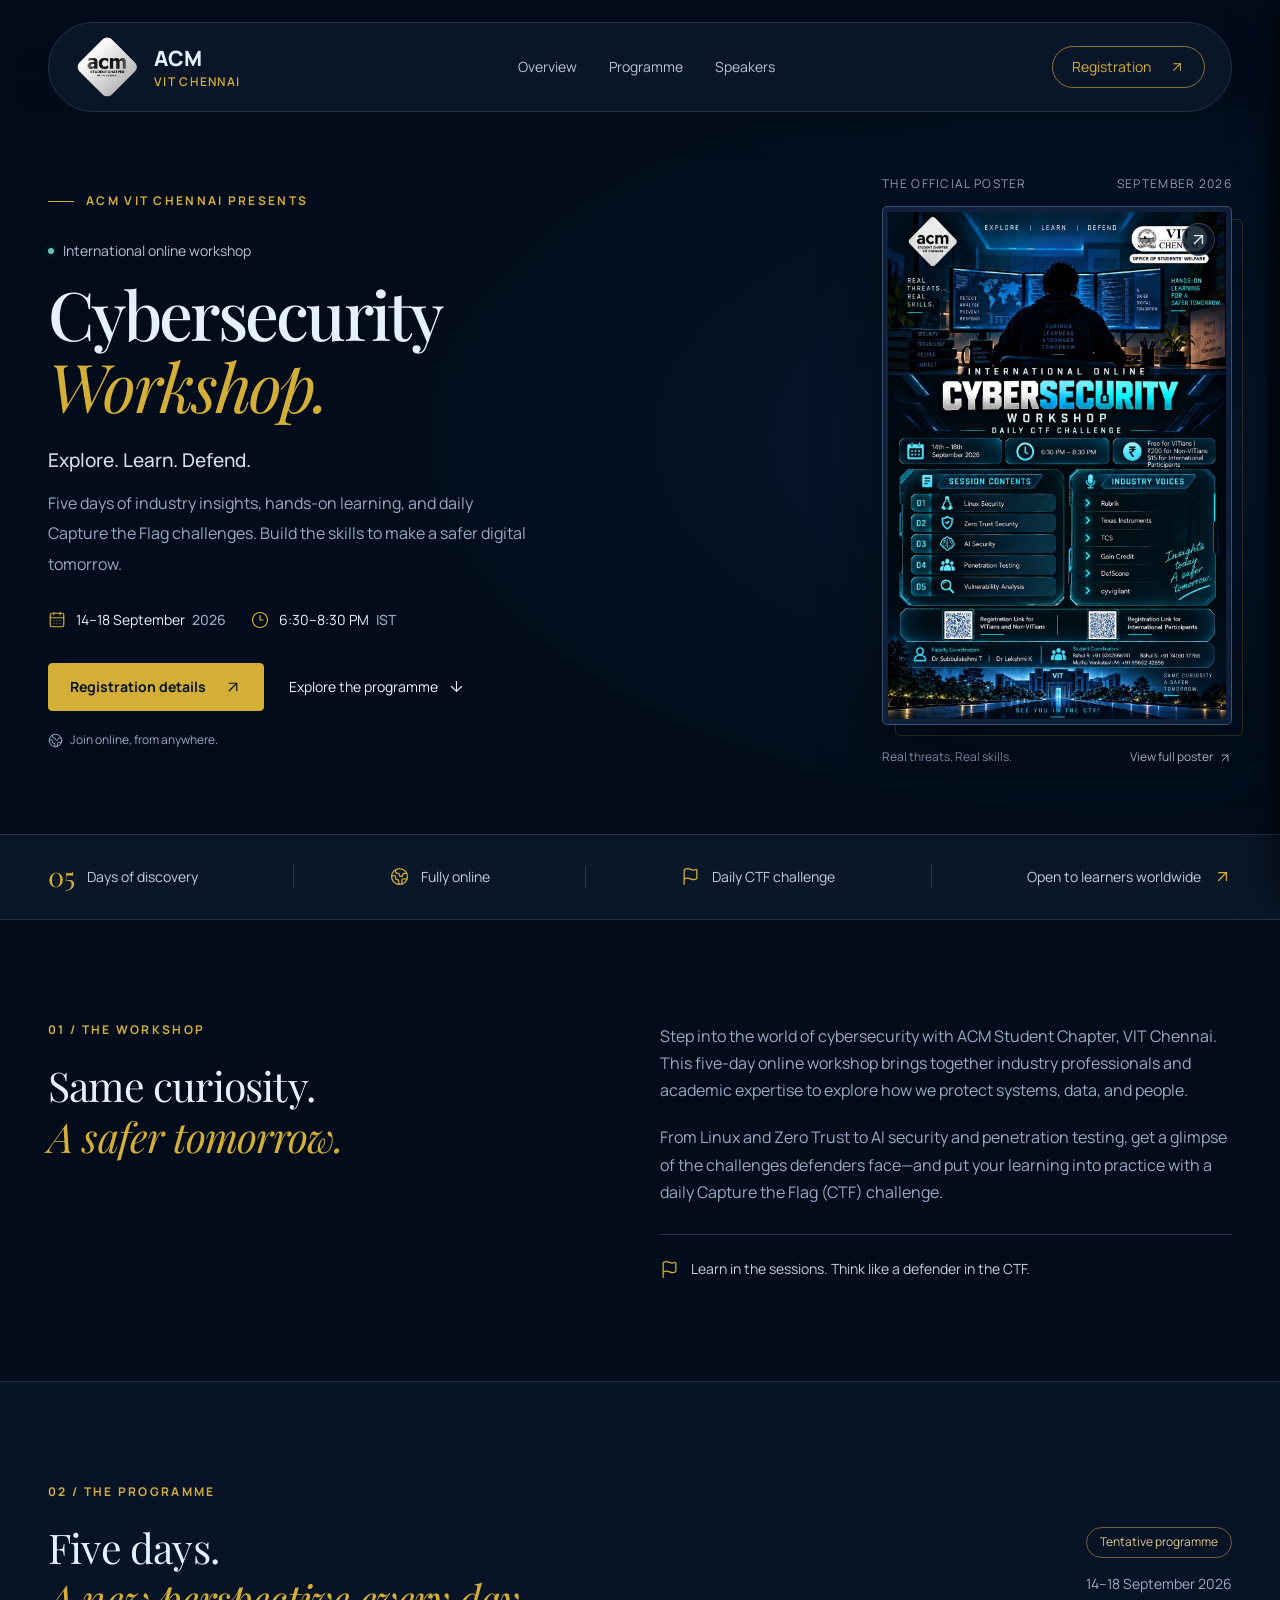
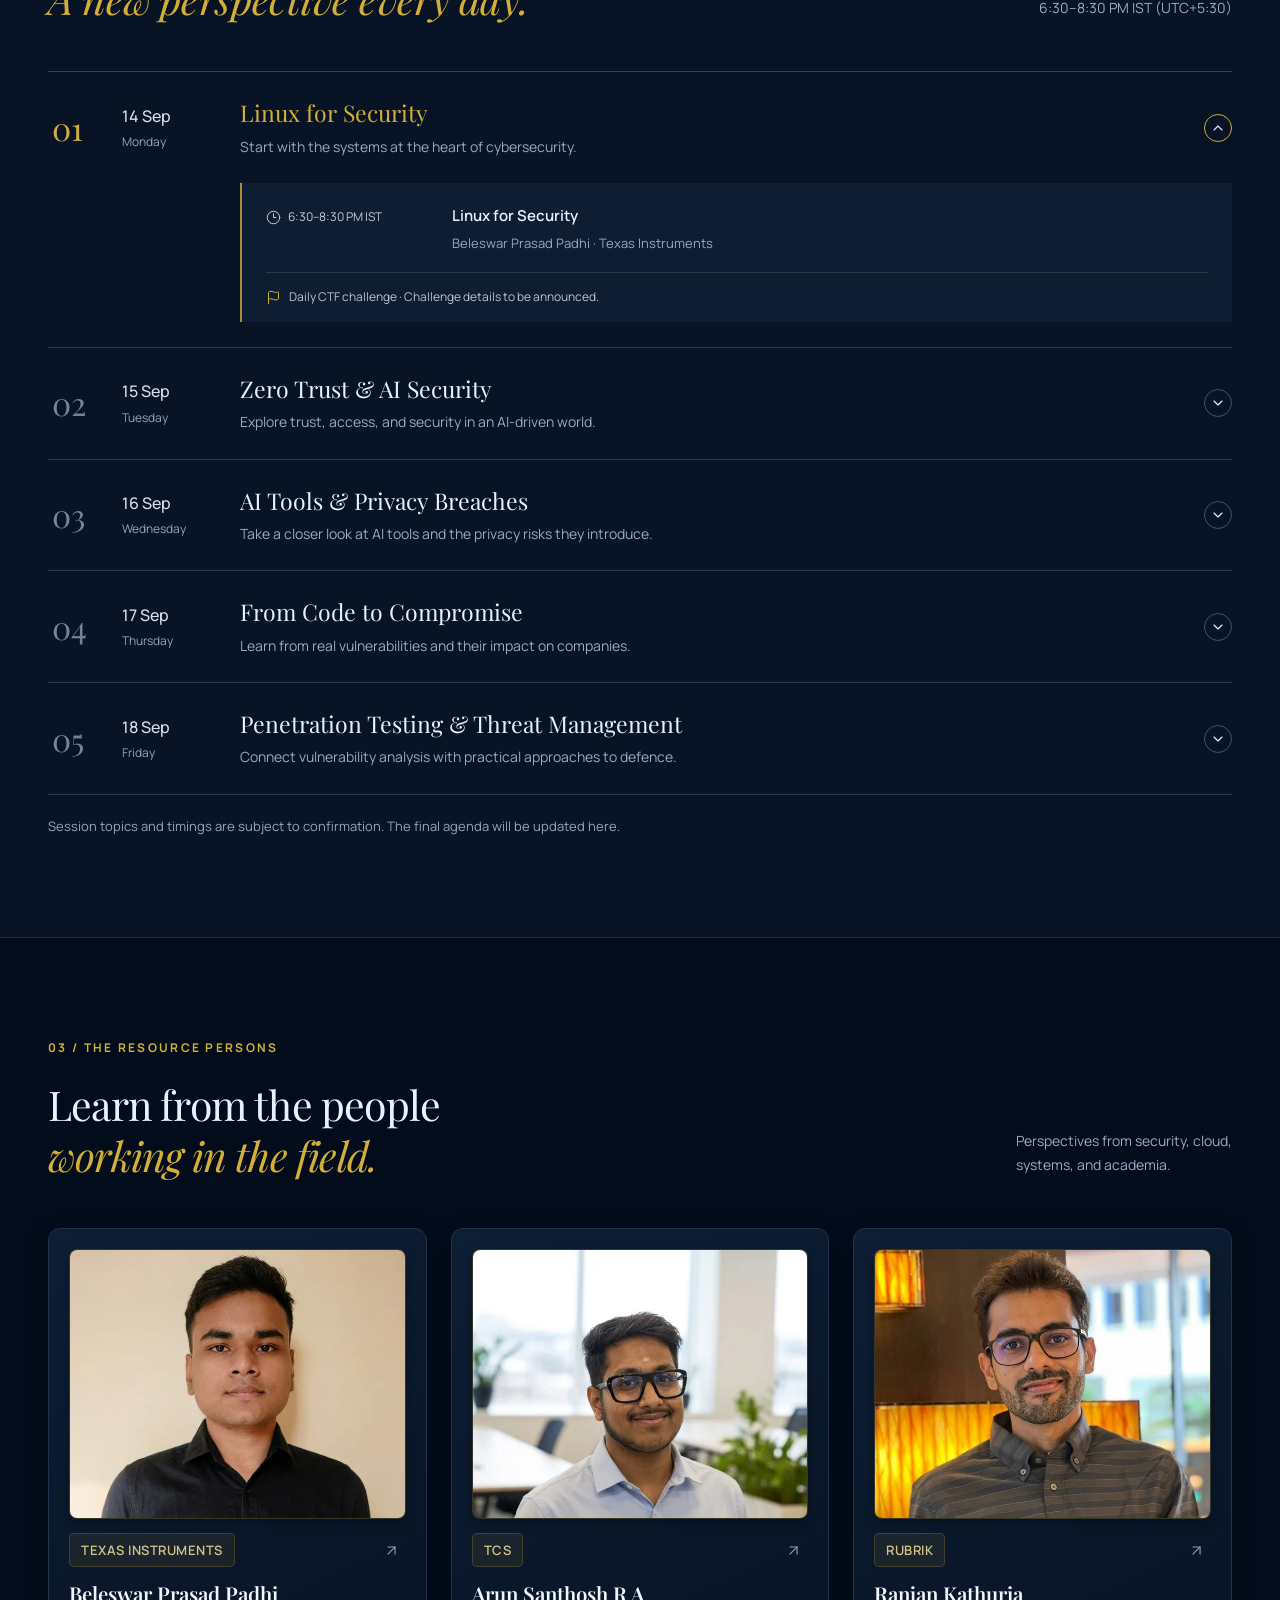
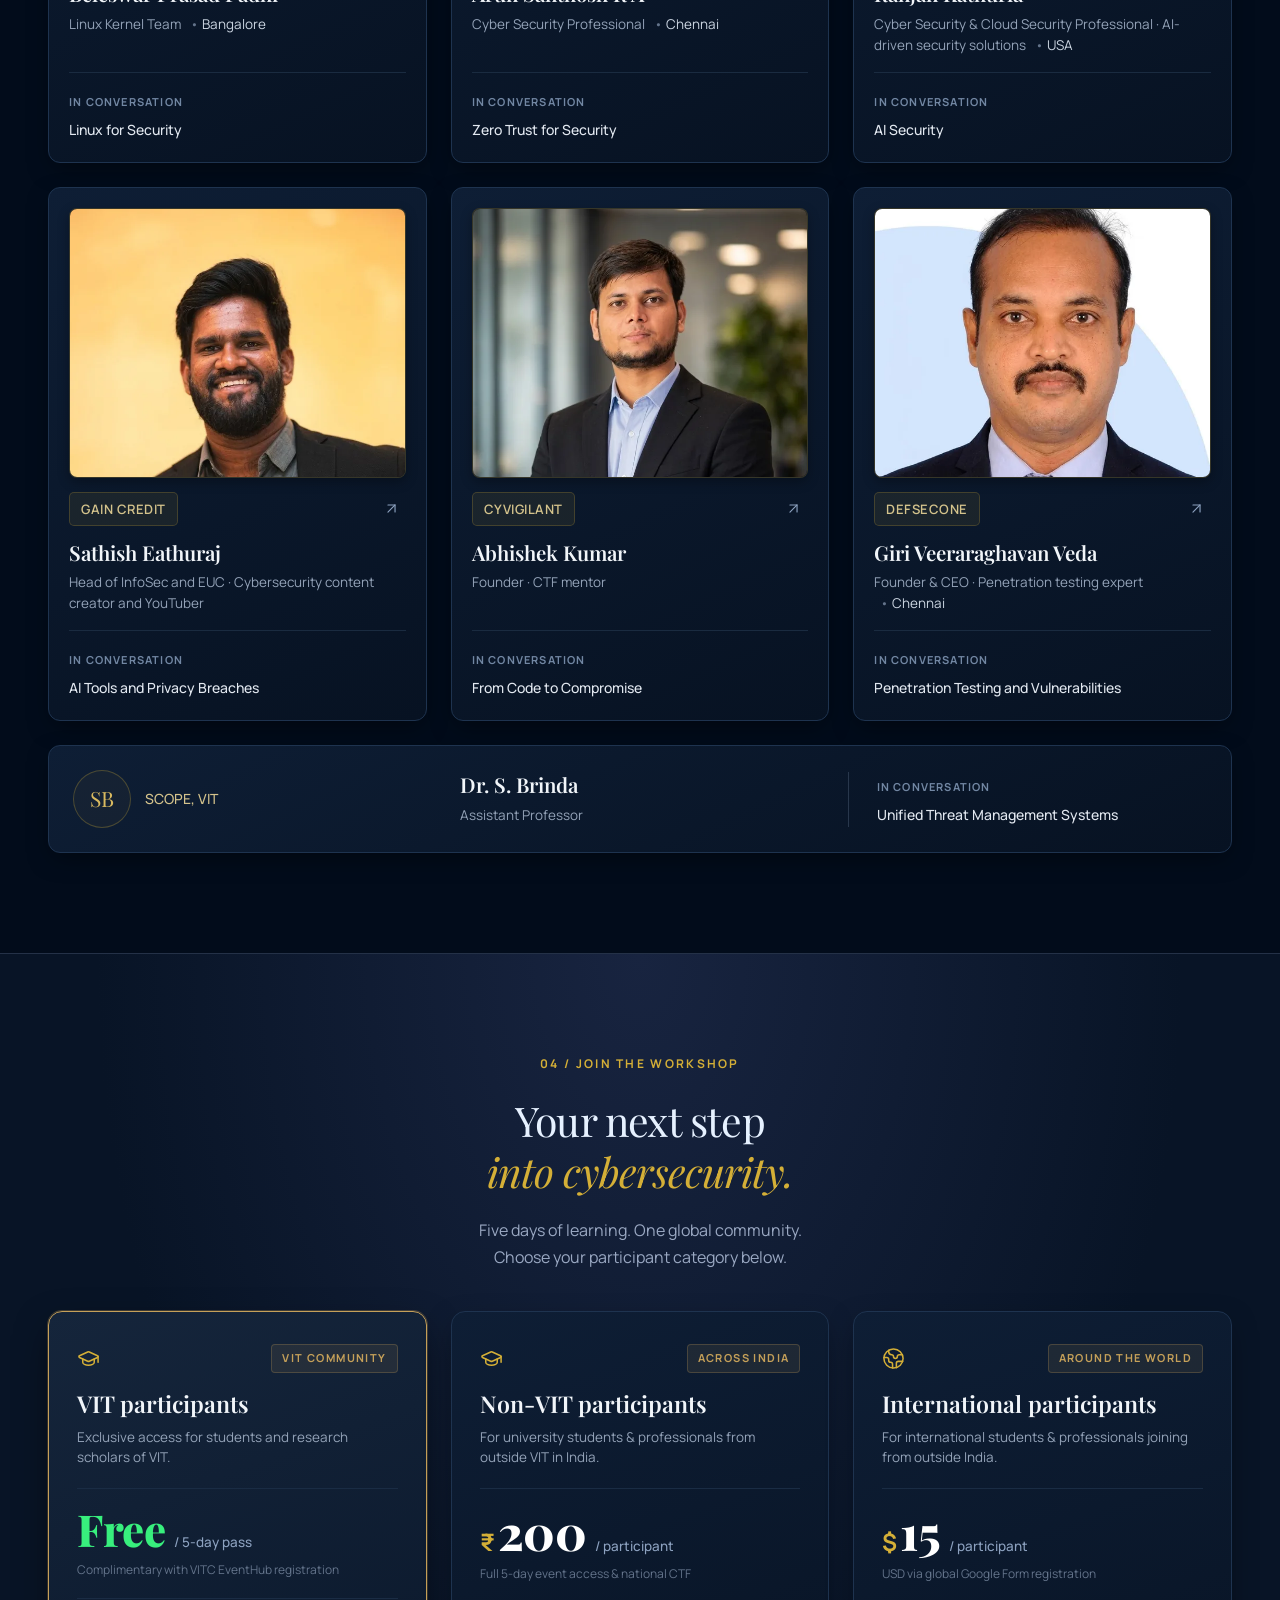
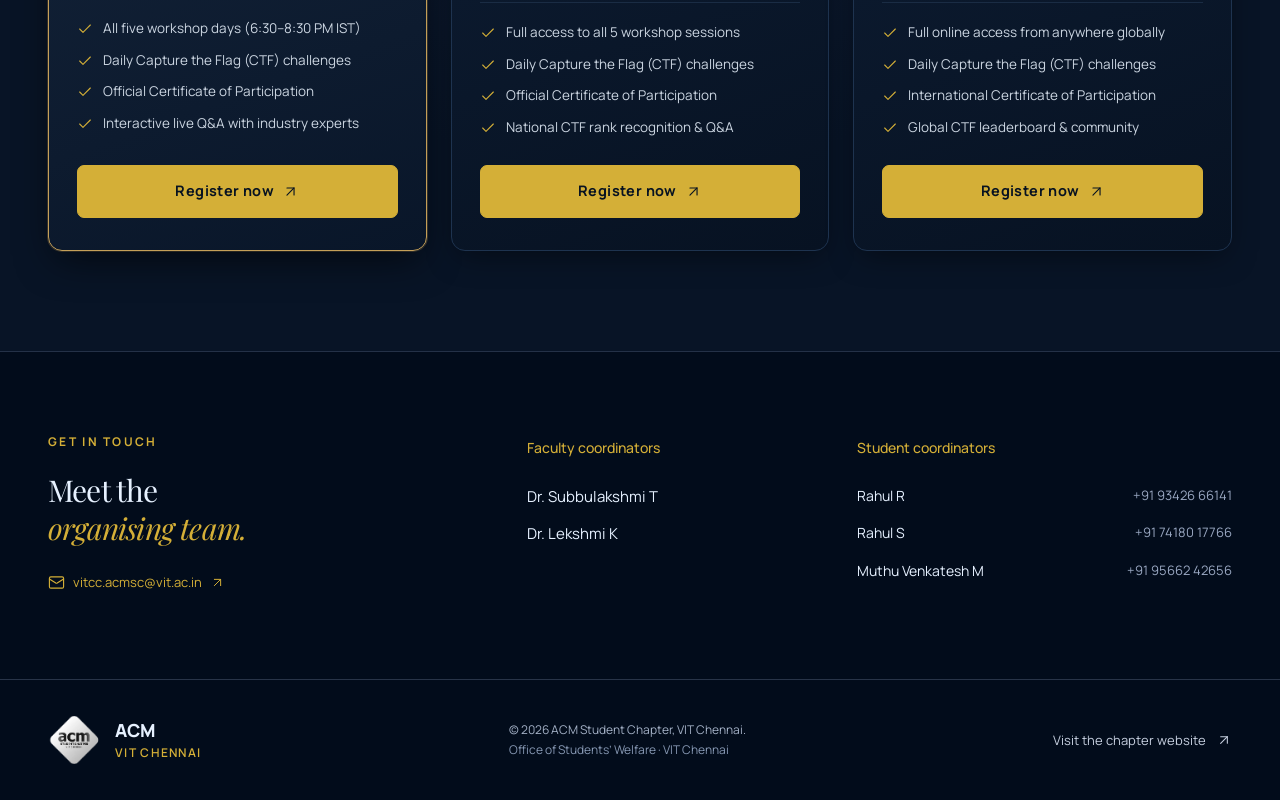
==== cybersecurity-workshop/index.html @ 3cfac3df "Merge pull request #59 from Hareekshith/old Reverted the events/ back to home directory" ====
<!doctype html>
<html lang="en" class="dark">

<head>
  <meta charset="UTF-8" />
  <meta name="viewport" content="width=device-width, initial-scale=1.0" />
  <title>Cybersecurity Workshop 2026 | ACM VIT Chennai</title>
  <meta name="description"
    content="A five-day international online cybersecurity workshop by ACM VIT Chennai. 14–18 September 2026, 6:30–8:30 PM IST. Industry speakers and daily CTF challenges." />
  <link rel="icon" href="images/acm-logo.webp" />
  <link rel="stylesheet" href="./assets/index-CUAu9GTP.css" />

  <style>
    /* =========================================================
         ACCORDION & BUTTON RESETS
         ========================================================= */
    .day-trigger {
      width: 100%;
      background: transparent;
      border: none;
      text-align: left;
      font: inherit;
      color: inherit;
    }

    .day-trigger>svg {
      transition: transform 0.25s ease, border-color 0.2s ease;
    }

    .day-trigger[aria-expanded="true"]>svg {
      transform: rotate(180deg);
      border-color: var(--gold);
    }

    /* =========================================================
         MOBILE DRAWER / SHEET
         ========================================================= */
    .mobile-sheet-overlay {
      position: fixed;
      inset: 0;
      z-index: 998;
      background: rgba(0, 0, 0, 0.72);
      backdrop-filter: blur(4px);
      opacity: 0;
      visibility: hidden;
      pointer-events: none;
      transition: opacity 0.25s ease, visibility 0.25s ease;
    }

    .mobile-sheet-overlay.is-open {
      opacity: 1;
      visibility: visible;
      pointer-events: auto;
    }

    .mobile-sheet {
      position: fixed;
      top: 0;
      right: 0;
      bottom: 0;
      z-index: 999;
      background: #081324;
      border-left: 1px solid #1f2f45;
      box-shadow: -8px 0 32px rgba(0, 0, 0, 0.6);
      padding: 65px 28px 30px;
      width: min(88vw, 370px) !important;
      transform: translateX(100%);
      transition: transform 0.28s cubic-bezier(0.16, 1, 0.3, 1);
      display: flex;
      flex-direction: column;
    }

    .mobile-sheet.is-open {
      transform: translateX(0);
    }

    .mobile-sheet-close {
      position: absolute;
      top: 20px;
      right: 20px;
      background: transparent;
      border: 1px solid #33435c;
      color: #cbd5e1;
      border-radius: 50%;
      width: 36px;
      height: 36px;
      display: grid;
      place-items: center;
      cursor: pointer;
      transition: color 0.18s, border-color 0.18s;
    }

    .mobile-sheet-close:hover {
      color: #fff;
      border-color: var(--gold);
    }

    /* =========================================================
         ENHANCED SPEAKER CARDS (SCALED 270px PORTRAITS)
         ========================================================= */
    .speaker-grid {
      grid-template-columns: repeat(3, minmax(0, 1fr)) !important;
      gap: 24px !important;
    }

    .speaker-card {
      position: relative !important;
      background: linear-gradient(155deg, #0e1e35 0%, #071222 100%) !important;
      border: 1px solid #1e334f !important;
      border-radius: 12px !important;
      padding: 20px !important;
      display: flex !important;
      flex-direction: column !important;
      transition: transform 0.22s ease, border-color 0.22s ease, box-shadow 0.22s ease !important;
      box-shadow: 0 8px 24px -6px rgba(0, 0, 0, 0.5) !important;
    }

    .speaker-card:hover {
      transform: translateY(-4px) !important;
      border-color: #c5a059 !important;
      box-shadow: 0 16px 36px -8px rgba(0, 0, 0, 0.7), 0 0 0 1px rgba(197, 160, 89, 0.3) !important;
    }

    /* Resource persons with photos */
    .speaker-card:not(.faculty-card) .speaker-top {
      display: grid !important;
      grid-template-columns: 1fr auto !important;
      grid-template-areas:
        "photo photo"
        "org link" !important;
      gap: 14px 10px !important;
      align-items: center !important;
      width: 100% !important;
    }

    .speaker-card:not(.faculty-card) .speaker-portrait {
      grid-area: photo !important;
      width: 100% !important;
      height: 270px !important;
      aspect-ratio: 1 / 1 !important;
      object-fit: cover !important;
      object-position: 50% 18% !important;
      border-radius: 8px !important;
      border: 1px solid rgba(212, 175, 55, 0.22) !important;
      background: #091424 !important;
      box-shadow: inset 0 0 20px rgba(0, 0, 0, 0.5), 0 4px 12px rgba(0, 0, 0, 0.3) !important;
      transition: transform 0.3s ease, border-color 0.3s ease !important;
    }

    .speaker-card:not(.faculty-card):hover .speaker-portrait {
      border-color: rgba(212, 175, 55, 0.55) !important;
    }

    .speaker-card:not(.faculty-card) .speaker-organisation {
      grid-area: org !important;
      color: #d4c38c !important;
      font-size: 13px !important;
      font-weight: 600 !important;
      letter-spacing: 0.5px !important;
      text-transform: uppercase !important;
      background: rgba(212, 175, 55, 0.08) !important;
      border: 1px solid rgba(212, 175, 55, 0.22) !important;
      padding: 5px 11px !important;
      border-radius: 5px !important;
      width: fit-content !important;
    }

    .speaker-card:not(.faculty-card) .speaker-link {
      grid-area: link !important;
      color: #8da2c0 !important;
      display: inline-flex !important;
      align-items: center !important;
      justify-content: center !important;
      padding: 6px !important;
      border-radius: 6px !important;
      transition: color 0.18s, background 0.18s, transform 0.18s !important;
    }

    .speaker-card:not(.faculty-card) .speaker-link:hover {
      color: #f5d77f !important;
      background: rgba(212, 175, 55, 0.14) !important;
      transform: scale(1.1) !important;
    }

    .speaker-bio {
      flex: 1 !important;
      margin-top: 14px !important;
    }

    .speaker-bio h3 {
      font-family: var(--serif) !important;
      font-size: 1.28rem !important;
      font-weight: 600 !important;
      color: #f1f5f9 !important;
      line-height: 1.3 !important;
    }

    .speaker-bio>p {
      color: #94a3b8 !important;
      margin-top: 6px !important;
      font-size: 13.5px !important;
      line-height: 1.55 !important;
    }

    .speaker-location {
      display: inline-block !important;
      margin-left: 6px !important;
      color: #cbd5e1 !important;
    }

    .speaker-location::before {
      content: "• " !important;
      color: #64748b !important;
    }

    .speaker-topic {
      border-top: 1px solid #1a2b40 !important;
      margin-top: 16px !important;
      padding-top: 14px !important;
    }

    .speaker-topic>span {
      display: inline-block !important;
      letter-spacing: 1.2px !important;
      color: #7287a3 !important;
      font-size: 11px !important;
      font-weight: 700 !important;
    }

    .speaker-topic p {
      color: #e2e8f0 !important;
      margin-top: 4px !important;
      font-size: 14px !important;
      font-weight: 500 !important;
    }

    /* Faculty Card (Dr. S. Brinda) */
    .faculty-card {
      grid-column: 1 / -1 !important;
      grid-template-columns: 1fr 1fr 1fr !important;
      align-items: center !important;
      gap: 28px !important;
      display: grid !important;
      padding: 24px !important;
    }

    .faculty-card .speaker-top {
      display: flex !important;
      align-items: center !important;
      gap: 14px !important;
      width: auto !important;
    }

    .faculty-card .speaker-monogram {
      color: #d9ba60 !important;
      width: 58px !important;
      height: 58px !important;
      font-family: var(--serif) !important;
      background: #d4af370a !important;
      border: 1px solid #d4af3747 !important;
      border-radius: 50% !important;
      flex-shrink: 0 !important;
      display: grid !important;
      place-items: center !important;
      font-size: 21px !important;
      letter-spacing: normal !important;
      box-shadow: none !important;
      aspect-ratio: auto !important;
    }

    .faculty-card .speaker-organisation {
      color: #d4c38c !important;
      font-size: 14px !important;
      font-weight: 500 !important;
      letter-spacing: normal !important;
      text-transform: none !important;
      background: transparent !important;
      border: none !important;
      padding: 0 !important;
      width: auto !important;
    }

    .faculty-card .speaker-bio {
      margin: 0 !important;
    }

    .faculty-card .speaker-topic {
      border-top: 0 !important;
      border-left: 1px solid #28374c !important;
      margin: 0 !important;
      padding: 0 0 0 28px !important;
    }

    @media (max-width: 960px) {
      .speaker-grid {
        grid-template-columns: repeat(2, minmax(0, 1fr)) !important;
      }

      .faculty-card {
        grid-column: span 2 !important;
        grid-template-columns: 1fr !important;
        gap: 16px !important;
      }

      .faculty-card .speaker-topic {
        border-left: 0 !important;
        border-top: 1px solid #1a2b40 !important;
        padding: 14px 0 0 0 !important;
      }
    }

    @media (max-width: 620px) {
      .speaker-grid {
        grid-template-columns: 1fr !important;
      }

      .faculty-card {
        grid-column: span 1 !important;
      }

      .speaker-card:not(.faculty-card) .speaker-portrait {
        height: 300px !important;
      }
    }

    /* =========================================================
       MODERN PRICING & REGISTRATION CARDS
       ========================================================= */
    .registration-grid {
      grid-template-columns: repeat(3, minmax(0, 1fr)) !important;
      gap: 24px !important;
      margin-top: 40px !important;
      align-items: stretch !important;
    }

    .registration-card {
      position: relative !important;
      overflow: hidden !important;
      background: linear-gradient(160deg, #0e1e35 0%, #071222 100%) !important;
      border: 1px solid #1e334f !important;
      border-radius: 14px !important;
      padding: 32px 28px !important;
      display: flex !important;
      flex-direction: column !important;
      transition: transform 0.25s ease, border-color 0.25s ease, box-shadow 0.25s ease !important;
      box-shadow: 0 10px 30px -8px rgba(0, 0, 0, 0.5) !important;
    }

    .registration-card:hover {
      transform: translateY(-6px) !important;
      border-color: #c5a059 !important;
      box-shadow: 0 20px 40px -10px rgba(0, 0, 0, 0.75), 0 0 0 1px rgba(197, 160, 89, 0.4) !important;
    }

    .registration-card.featured {
      background: linear-gradient(160deg, #15253b 0%, #091629 100%) !important;
      border-color: #c5a059 !important;
      box-shadow: 0 14px 38px -8px rgba(0, 0, 0, 0.65), 0 0 0 1px rgba(197, 160, 89, 0.3) !important;
    }

    /* Popular / Featured Ribbon in top-right corner */
    .pricing-ribbon {
      position: absolute;
      top: 20px;
      right: -34px;
      width: 130px;
      transform: rotate(45deg);
      background: linear-gradient(135deg, #d4af37, #a88a33);
      color: #050d18;
      font-size: 10.5px;
      font-weight: 800;
      letter-spacing: 1.2px;
      text-transform: uppercase;
      text-align: center;
      padding: 5px 0;
      box-shadow: 0 4px 10px rgba(0, 0, 0, 0.45);
      z-index: 5;
      pointer-events: none;
    }

    .registration-card-top {
      display: flex !important;
      align-items: center !important;
      justify-content: space-between !important;
      margin-bottom: 16px !important;
    }

    .registration-card-top svg {
      color: var(--gold, #c5a059) !important;
    }

    .registration-card-top span {
      font-size: 11px !important;
      font-weight: 700 !important;
      letter-spacing: 1.4px !important;
      text-transform: uppercase !important;
      color: #c5a059 !important;
      background: rgba(197, 160, 89, 0.1) !important;
      border: 1px solid rgba(197, 160, 89, 0.25) !important;
      padding: 4px 10px !important;
      border-radius: 4px !important;
    }

    .registration-card h3 {
      font-family: var(--serif, 'Playfair Display', serif) !important;
      font-size: 1.45rem !important;
      font-weight: 600 !important;
      color: #f1f5f9 !important;
      line-height: 1.3 !important;
      margin: 0 !important;
    }

    .registration-card-desc {
      color: #94a3b8 !important;
      font-size: 13.5px !important;
      line-height: 1.5 !important;
      margin-top: 8px !important;
      min-height: 40px !important;
    }

    /* Price Box */
    .pricing-price-box {
      margin: 20px 0 !important;
      padding: 18px 0 !important;
      border-top: 1px solid #1a2c44 !important;
      border-bottom: 1px solid #1a2c44 !important;
      display: flex !important;
      flex-direction: column !important;
    }

    .pricing-price-row {
      display: flex !important;
      align-items: baseline !important;
      gap: 3px !important;
    }

    .pricing-currency {
      font-size: 24px !important;
      font-weight: 700 !important;
      color: var(--gold, #c5a059) !important;
      line-height: 1 !important;
    }

    .pricing-value {
      font-size: 48px !important;
      font-weight: 800 !important;
      color: #ffffff !important;
      line-height: 1 !important;
      font-family: var(--serif, 'Playfair Display', serif) !important;
      letter-spacing: -0.5px !important;
    }

    .pricing-value.free {
      color: #38ef7d !important;
      font-size: 44px !important;
    }

    .pricing-frequency {
      font-size: 13.5px !important;
      font-weight: 500 !important;
      color: #8da2c0 !important;
      margin-left: 6px !important;
    }

    .pricing-note {
      font-size: 12px !important;
      color: #64748b !important;
      margin-top: 6px !important;
      display: block !important;
    }

    /* Feature List */
    .pricing-features {
      list-style: none !important;
      padding: 0 !important;
      margin: 0 0 28px 0 !important;
      display: flex !important;
      flex-direction: column !important;
      gap: 12px !important;
      flex: 1 !important;
    }

    .pricing-feature-item {
      display: flex !important;
      align-items: flex-start !important;
      gap: 10px !important;
      font-size: 13.5px !important;
      color: #cbd5e1 !important;
      line-height: 1.45 !important;
    }

    .pricing-feature-icon {
      color: var(--gold, #c5a059) !important;
      flex-shrink: 0 !important;
      margin-top: 2px !important;
    }

    .registration-card .registration-button {
      width: 100% !important;
      justify-content: center !important;
      padding: 13px 20px !important;
      font-size: 14.5px !important;
      font-weight: 700 !important;
      letter-spacing: 0.4px !important;
      border-radius: 7px !important;
      margin-top: auto !important;
      display: inline-flex !important;
      align-items: center !important;
      gap: 8px !important;
      transition: all 0.22s ease !important;
    }

    @media (max-width: 960px) {
      .registration-grid {
        grid-template-columns: repeat(2, minmax(0, 1fr)) !important;
      }
    }

    @media (max-width: 680px) {
      .registration-grid {
        grid-template-columns: 1fr !important;
      }

      .registration-card-desc {
        min-height: auto !important;
      }
    }
  </style>
</head>

<body>
  <a href="#main" class="skip-link">Skip to content</a>

  <!-- =========================================================
         HEADER & NAVBAR
         ========================================================= -->
  <header class="nav-wrap">
    <nav class="navbar container" aria-label="Main navigation">
      <a class="brand" href="https://vitchennai.acm.org/" aria-label="ACM VIT Chennai home">
        <span class="brand-mark" aria-hidden="true">
          <img src="images/acm-logo.webp" alt="ACM Logo" width="640" height="360" />
        </span>
        <span class="brand-name">ACM <small>VIT CHENNAI</small></span>
      </a>

      <div class="nav-links">
        <a href="#about">Overview</a>
        <a href="#schedule">Programme</a>
        <a href="#speakers">Speakers</a>
      </div>

      <a class="nav-cta" href="#register">
        Registration
        <svg xmlns="http://www.w3.org/2000/svg" width="16" height="16" viewBox="0 0 24 24" fill="none"
          stroke="currentColor" stroke-width="2" stroke-linecap="round" stroke-linejoin="round"
          class="lucide lucide-arrow-up-right">
          <path d="M7 7h10v10" />
          <path d="M7 17 17 7" />
        </svg>
      </a>

      <button class="mobile-menu" aria-label="Open navigation" id="mobile-menu-btn" aria-expanded="false"
        aria-controls="mobile-sheet">
        <svg xmlns="http://www.w3.org/2000/svg" width="24" height="24" viewBox="0 0 24 24" fill="none"
          stroke="currentColor" stroke-width="2" stroke-linecap="round" stroke-linejoin="round"
          class="lucide lucide-menu">
          <path d="M4 5h16" />
          <path d="M4 12h16" />
          <path d="M4 19h16" />
        </svg>
      </button>
    </nav>
  </header>

  <!-- Mobile Drawer Overlay & Sheet -->
  <div class="mobile-sheet-overlay" id="mobile-sheet-overlay"></div>
  <aside class="mobile-sheet" id="mobile-sheet" aria-label="Mobile navigation">
    <button class="mobile-sheet-close" id="mobile-sheet-close" aria-label="Close navigation">
      <svg xmlns="http://www.w3.org/2000/svg" width="18" height="18" viewBox="0 0 24 24" fill="none"
        stroke="currentColor" stroke-width="2" stroke-linecap="round" stroke-linejoin="round" class="lucide lucide-x">
        <path d="M18 6 6 18" />
        <path d="m6 6 12 12" />
      </svg>
    </button>
    <div style="font-family: var(--serif); font-size: 20px; font-weight: 600; color: #f1f5f9;">ACM VIT Chennai</div>
    <div style="color: var(--muted-foreground); font-size: 13px; margin-top: 4px;">Cybersecurity Workshop · 14–18
      September 2026</div>
    <nav aria-label="Mobile navigation">
      <a href="#about">
        <span>Overview</span>
        <svg xmlns="http://www.w3.org/2000/svg" width="18" height="18" viewBox="0 0 24 24" fill="none"
          stroke="currentColor" stroke-width="2" stroke-linecap="round" stroke-linejoin="round"
          class="lucide lucide-arrow-up-right">
          <path d="M7 7h10v10" />
          <path d="M7 17 17 7" />
        </svg>
      </a>
      <a href="#schedule">
        <span>Programme</span>
        <svg xmlns="http://www.w3.org/2000/svg" width="18" height="18" viewBox="0 0 24 24" fill="none"
          stroke="currentColor" stroke-width="2" stroke-linecap="round" stroke-linejoin="round"
          class="lucide lucide-arrow-up-right">
          <path d="M7 7h10v10" />
          <path d="M7 17 17 7" />
        </svg>
      </a>
      <a href="#speakers">
        <span>Speakers</span>
        <svg xmlns="http://www.w3.org/2000/svg" width="18" height="18" viewBox="0 0 24 24" fill="none"
          stroke="currentColor" stroke-width="2" stroke-linecap="round" stroke-linejoin="round"
          class="lucide lucide-arrow-up-right">
          <path d="M7 7h10v10" />
          <path d="M7 17 17 7" />
        </svg>
      </a>
      <a href="#register">
        <span>Registration</span>
        <svg xmlns="http://www.w3.org/2000/svg" width="18" height="18" viewBox="0 0 24 24" fill="none"
          stroke="currentColor" stroke-width="2" stroke-linecap="round" stroke-linejoin="round"
          class="lucide lucide-arrow-up-right">
          <path d="M7 7h10v10" />
          <path d="M7 17 17 7" />
        </svg>
      </a>
    </nav>
  </aside>

  <!-- =========================================================
         MAIN CONTENT
         ========================================================= -->
  <main id="main">
    <!-- HERO SECTION -->
    <section class="hero container" aria-labelledby="event-title">
      <div class="hero-copy">
        <div class="eyebrow">
          <span class="gold-line"></span> ACM VIT CHENNAI PRESENTS
        </div>
        <div class="event-label">
          <span class="status-dot"></span> International online workshop
        </div>
        <h1 id="event-title">
          Cybersecurity<br />
          <em>Workshop.</em>
        </h1>
        <p class="hero-tagline">Explore. Learn. Defend.</p>
        <p class="hero-description">
          Five days of industry insights, hands-on learning, and daily Capture the Flag challenges. Build the skills to
          make a safer digital tomorrow.
        </p>
        <div class="hero-facts">
          <div>
            <svg xmlns="http://www.w3.org/2000/svg" width="16" height="16" viewBox="0 0 24 24" fill="none"
              stroke="currentColor" stroke-width="2" stroke-linecap="round" stroke-linejoin="round"
              class="lucide lucide-calendar-days">
              <path d="M8 2v3" />
              <path d="M16 2v3" />
              <rect x="3" y="3" width="18" height="18" rx="2" />
              <path d="M3 9h18" />
              <path d="M8 13h.01" />
              <path d="M12 13h.01" />
              <path d="M16 13h.01" />
              <path d="M8 17h.01" />
              <path d="M12 17h.01" />
              <path d="M16 17h.01" />
            </svg>
            <span>14–18 September <strong>2026</strong></span>
          </div>
          <div>
            <svg xmlns="http://www.w3.org/2000/svg" width="15" height="15" viewBox="0 0 24 24" fill="none"
              stroke="currentColor" stroke-width="2" stroke-linecap="round" stroke-linejoin="round"
              class="lucide lucide-clock">
              <circle cx="12" cy="12" r="10" />
              <path d="M12 6v6h4" />
            </svg>
            <span>6:30–8:30 PM <strong>IST</strong></span>
          </div>
        </div>
        <div class="hero-actions">
          <a href="#register" class="button button-gold">
            Registration details
            <svg xmlns="http://www.w3.org/2000/svg" width="18" height="18" viewBox="0 0 24 24" fill="none"
              stroke="currentColor" stroke-width="2" stroke-linecap="round" stroke-linejoin="round"
              class="lucide lucide-arrow-up-right">
              <path d="M7 7h10v10" />
              <path d="M7 17 17 7" />
            </svg>
          </a>
          <a href="#schedule" class="text-link">
            Explore the programme
            <svg xmlns="http://www.w3.org/2000/svg" width="17" height="17" viewBox="0 0 24 24" fill="none"
              stroke="currentColor" stroke-width="2" stroke-linecap="round" stroke-linejoin="round"
              class="lucide lucide-arrow-down">
              <path d="M12 5v14" />
              <path d="m19 12-7 7-7-7" />
            </svg>
          </a>
        </div>
        <div class="hero-footnote">
          <svg xmlns="http://www.w3.org/2000/svg" width="15" height="15" viewBox="0 0 24 24" fill="none"
            stroke="currentColor" stroke-width="2" stroke-linecap="round" stroke-linejoin="round"
            class="lucide lucide-earth">
            <path d="M21.54 15H17a2 2 0 0 0-2 2v4.54" />
            <path d="M7 3.34V5a3 3 0 0 0 3 3a2 2 0 0 1 2 2c0 1.1.9 2 2 2a2 2 0 0 0 2-2c0-1.1.9-2 2-2h3.17" />
            <path d="M11 21.95V18a2 2 0 0 0-2-2a2 2 0 0 1-2-2v-1a2 2 0 0 0-2-2H2.05" />
            <circle cx="12" cy="12" r="10" />
          </svg>
          Join online, from anywhere.
        </div>
      </div>

      <figure class="poster-figure">
        <div class="poster-overline">
          <span>THE OFFICIAL POSTER</span>
          <span>SEPTEMBER 2026</span>
        </div>
        <a href="images/workshop-poster.jpg" target="_blank" rel="noreferrer" class="poster-link"
          aria-label="View the full event poster in a new tab">
          <img class="poster" src="images/workshop-poster.jpg"
            alt="International Online Cybersecurity Workshop poster, ACM VIT Chennai, 14–18 September 2026. Topics include Linux, Zero Trust, AI security, penetration testing, and vulnerability analysis."
            width="1024" height="1536" />
          <span class="poster-expand">
            <svg xmlns="http://www.w3.org/2000/svg" width="19" height="19" viewBox="0 0 24 24" fill="none"
              stroke="currentColor" stroke-width="2" stroke-linecap="round" stroke-linejoin="round"
              class="lucide lucide-arrow-up-right">
              <path d="M7 7h10v10" />
              <path d="M7 17 17 7" />
            </svg>
          </span>
        </a>
        <figcaption>
          Real threats. Real skills.
          <a href="images/workshop-poster.jpg" target="_blank" rel="noreferrer">
            View full poster
            <svg xmlns="http://www.w3.org/2000/svg" width="14" height="14" viewBox="0 0 24 24" fill="none"
              stroke="currentColor" stroke-width="2" stroke-linecap="round" stroke-linejoin="round"
              class="lucide lucide-arrow-up-right">
              <path d="M7 7h10v10" />
              <path d="M7 17 17 7" />
            </svg>
          </a>
        </figcaption>
      </figure>
    </section>

    <!-- EVENT STRIP -->
    <div class="event-strip">
      <div class="container">
        <span><span class="strip-number">05</span> Days of discovery</span>
        <i></i>
        <span>
          <svg xmlns="http://www.w3.org/2000/svg" width="16" height="16" viewBox="0 0 24 24" fill="none"
            stroke="currentColor" stroke-width="2" stroke-linecap="round" stroke-linejoin="round"
            class="lucide lucide-earth">
            <path d="M21.54 15H17a2 2 0 0 0-2 2v4.54" />
            <path d="M7 3.34V5a3 3 0 0 0 3 3a2 2 0 0 1 2 2c0 1.1.9 2 2 2a2 2 0 0 0 2-2c0-1.1.9-2 2-2h3.17" />
            <path d="M11 21.95V18a2 2 0 0 0-2-2a2 2 0 0 1-2-2v-1a2 2 0 0 0-2-2H2.05" />
            <circle cx="12" cy="12" r="10" />
          </svg>
          Fully online
        </span>
        <i></i>
        <span>
          <svg xmlns="http://www.w3.org/2000/svg" width="19" height="19" viewBox="0 0 24 24" fill="none"
            stroke="currentColor" stroke-width="2" stroke-linecap="round" stroke-linejoin="round"
            class="lucide lucide-flag">
            <path
              d="M4 22V4a1 1 0 0 1 .4-.8A6 6 0 0 1 8 2c3 0 5 2 7.333 2q2 0 3.067-.8A1 1 0 0 1 20 4v10a1 1 0 0 1-.4.8A6 6 0 0 1 16 16c-3 0-5-2-8-2a6 6 0 0 0-4 1.528" />
          </svg>
          Daily CTF challenge
        </span>
        <i></i>
        <span>
          Open to learners worldwide
          <svg xmlns="http://www.w3.org/2000/svg" width="17" height="17" viewBox="0 0 24 24" fill="none"
            stroke="currentColor" stroke-width="2" stroke-linecap="round" stroke-linejoin="round"
            class="lucide lucide-arrow-up-right">
            <path d="M7 7h10v10" />
            <path d="M7 17 17 7" />
          </svg>
        </span>
      </div>
    </div>

    <!-- ABOUT SECTION -->
    <section id="about" class="section container about-section" aria-labelledby="about-title">
      <div>
        <div class="eyebrow">01 / THE WORKSHOP</div>
        <h2 id="about-title">
          Same curiosity.<br />
          <em>A safer tomorrow.</em>
        </h2>
      </div>
      <div class="about-copy">
        <p>
          Step into the world of cybersecurity with ACM Student Chapter, VIT Chennai. This five-day online workshop
          brings together industry professionals and academic expertise to explore how we protect systems, data, and
          people.
        </p>
        <p>
          From Linux and Zero Trust to AI security and penetration testing, get a glimpse of the challenges defenders
          face—and put your learning into practice with a daily Capture the Flag (CTF) challenge.
        </p>
        <div class="about-note">
          <svg xmlns="http://www.w3.org/2000/svg" width="19" height="19" viewBox="0 0 24 24" fill="none"
            stroke="currentColor" stroke-width="2" stroke-linecap="round" stroke-linejoin="round"
            class="lucide lucide-flag">
            <path
              d="M4 22V4a1 1 0 0 1 .4-.8A6 6 0 0 1 8 2c3 0 5 2 7.333 2q2 0 3.067-.8A1 1 0 0 1 20 4v10a1 1 0 0 1-.4.8A6 6 0 0 1 16 16c-3 0-5-2-8-2a6 6 0 0 0-4 1.528" />
          </svg>
          <span>Learn in the sessions. Think like a defender in the CTF.</span>
        </div>
      </div>
    </section>

    <!-- PROGRAMME / SCHEDULE SECTION -->
    <section id="schedule" class="programme-section section" aria-labelledby="programme-title">
      <div class="container">
        <div class="section-heading">
          <div>
            <div class="eyebrow">02 / THE PROGRAMME</div>
            <h2 id="programme-title">
              Five days.<br />
              <em>A new perspective every day.</em>
            </h2>
          </div>
          <div class="schedule-meta">
            <span class="subtle-badge">Tentative programme</span>
            <p>
              14–18 September 2026<br />
              6:30–8:30 PM IST (UTC+5:30)
            </p>
          </div>
        </div>

        <!-- Interactive 5-Day Schedule Accordion -->
        <div class="programme-list">
          <!-- Day 01 -->
          <div class="day-item is-open" data-day="01">
            <button class="day-trigger" type="button" aria-expanded="true" aria-controls="day-01-content">
              <span class="day-number">01</span>
              <span class="day-date">14 Sep <small>Monday</small></span>
              <span class="day-heading">
                <span>Linux for Security</span>
                <small>Start with the systems at the heart of cybersecurity.</small>
              </span>
              <svg xmlns="http://www.w3.org/2000/svg" width="16" height="16" viewBox="0 0 24 24" fill="none"
                stroke="currentColor" stroke-width="2" stroke-linecap="round" stroke-linejoin="round"
                class="lucide lucide-chevron-down">
                <path d="m6 9 6 6 6-6" />
              </svg>
            </button>
            <div class="day-content" id="day-01-content" style="display: block;">
              <div class="session-list">
                <div class="session">
                  <span class="session-time">
                    <svg xmlns="http://www.w3.org/2000/svg" width="15" height="15" viewBox="0 0 24 24" fill="none"
                      stroke="currentColor" stroke-width="2" stroke-linecap="round" stroke-linejoin="round"
                      class="lucide lucide-clock">
                      <circle cx="12" cy="12" r="10" />
                      <path d="M12 6v6h4" />
                    </svg>
                    6:30–8:30 PM IST
                  </span>
                  <div>
                    <h3>Linux for Security</h3>
                    <p>Beleswar Prasad Padhi · Texas Instruments</p>
                  </div>
                </div>
                <p class="ctf-note">
                  <svg xmlns="http://www.w3.org/2000/svg" width="15" height="15" viewBox="0 0 24 24" fill="none"
                    stroke="currentColor" stroke-width="2" stroke-linecap="round" stroke-linejoin="round"
                    class="lucide lucide-flag">
                    <path
                      d="M4 22V4a1 1 0 0 1 .4-.8A6 6 0 0 1 8 2c3 0 5 2 7.333 2q2 0 3.067-.8A1 1 0 0 1 20 4v10a1 1 0 0 1-.4.8A6 6 0 0 1 16 16c-3 0-5-2-8-2a6 6 0 0 0-4 1.528" />
                  </svg>
                  Daily CTF challenge · Challenge details to be announced.
                </p>
              </div>
            </div>
          </div>

          <!-- Day 02 -->
          <div class="day-item" data-day="02">
            <button class="day-trigger" type="button" aria-expanded="false" aria-controls="day-02-content">
              <span class="day-number">02</span>
              <span class="day-date">15 Sep <small>Tuesday</small></span>
              <span class="day-heading">
                <span>Zero Trust &amp; AI Security</span>
                <small>Explore trust, access, and security in an AI-driven world.</small>
              </span>
              <svg xmlns="http://www.w3.org/2000/svg" width="16" height="16" viewBox="0 0 24 24" fill="none"
                stroke="currentColor" stroke-width="2" stroke-linecap="round" stroke-linejoin="round"
                class="lucide lucide-chevron-down">
                <path d="m6 9 6 6 6-6" />
              </svg>
            </button>
            <div class="day-content" id="day-02-content" style="display: none;">
              <div class="session-list">
                <div class="session">
                  <span class="session-time">
                    <svg xmlns="http://www.w3.org/2000/svg" width="15" height="15" viewBox="0 0 24 24" fill="none"
                      stroke="currentColor" stroke-width="2" stroke-linecap="round" stroke-linejoin="round"
                      class="lucide lucide-clock">
                      <circle cx="12" cy="12" r="10" />
                      <path d="M12 6v6h4" />
                    </svg>
                    6:30–7:25 PM IST
                  </span>
                  <div>
                    <h3>Zero Trust for Security</h3>
                    <p>Arun Santhosh R A · TCS</p>
                  </div>
                </div>
                <div class="session">
                  <span class="session-time">
                    <svg xmlns="http://www.w3.org/2000/svg" width="15" height="15" viewBox="0 0 24 24" fill="none"
                      stroke="currentColor" stroke-width="2" stroke-linecap="round" stroke-linejoin="round"
                      class="lucide lucide-clock">
                      <circle cx="12" cy="12" r="10" />
                      <path d="M12 6v6h4" />
                    </svg>
                    7:35–8:30 PM IST
                  </span>
                  <div>
                    <h3>AI Security</h3>
                    <p>Ranjan Kathuria · Rubrik</p>
                  </div>
                </div>
                <p class="ctf-note">
                  <svg xmlns="http://www.w3.org/2000/svg" width="15" height="15" viewBox="0 0 24 24" fill="none"
                    stroke="currentColor" stroke-width="2" stroke-linecap="round" stroke-linejoin="round"
                    class="lucide lucide-flag">
                    <path
                      d="M4 22V4a1 1 0 0 1 .4-.8A6 6 0 0 1 8 2c3 0 5 2 7.333 2q2 0 3.067-.8A1 1 0 0 1 20 4v10a1 1 0 0 1-.4.8A6 6 0 0 1 16 16c-3 0-5-2-8-2a6 6 0 0 0-4 1.528" />
                  </svg>
                  Daily CTF challenge · Challenge details to be announced.
                </p>
              </div>
            </div>
          </div>

          <!-- Day 03 -->
          <div class="day-item" data-day="03">
            <button class="day-trigger" type="button" aria-expanded="false" aria-controls="day-03-content">
              <span class="day-number">03</span>
              <span class="day-date">16 Sep <small>Wednesday</small></span>
              <span class="day-heading">
                <span>AI Tools &amp; Privacy Breaches</span>
                <small>Take a closer look at AI tools and the privacy risks they introduce.</small>
              </span>
              <svg xmlns="http://www.w3.org/2000/svg" width="16" height="16" viewBox="0 0 24 24" fill="none"
                stroke="currentColor" stroke-width="2" stroke-linecap="round" stroke-linejoin="round"
                class="lucide lucide-chevron-down">
                <path d="m6 9 6 6 6-6" />
              </svg>
            </button>
            <div class="day-content" id="day-03-content" style="display: none;">
              <div class="session-list">
                <div class="session">
                  <span class="session-time">
                    <svg xmlns="http://www.w3.org/2000/svg" width="15" height="15" viewBox="0 0 24 24" fill="none"
                      stroke="currentColor" stroke-width="2" stroke-linecap="round" stroke-linejoin="round"
                      class="lucide lucide-clock">
                      <circle cx="12" cy="12" r="10" />
                      <path d="M12 6v6h4" />
                    </svg>
                    6:30–8:30 PM IST
                  </span>
                  <div>
                    <h3>AI Tools and Privacy Breaches</h3>
                    <p>Sathish Eathuraj · Gain Credit</p>
                  </div>
                </div>
                <p class="ctf-note">
                  <svg xmlns="http://www.w3.org/2000/svg" width="15" height="15" viewBox="0 0 24 24" fill="none"
                    stroke="currentColor" stroke-width="2" stroke-linecap="round" stroke-linejoin="round"
                    class="lucide lucide-flag">
                    <path
                      d="M4 22V4a1 1 0 0 1 .4-.8A6 6 0 0 1 8 2c3 0 5 2 7.333 2q2 0 3.067-.8A1 1 0 0 1 20 4v10a1 1 0 0 1-.4.8A6 6 0 0 1 16 16c-3 0-5-2-8-2a6 6 0 0 0-4 1.528" />
                  </svg>
                  Daily CTF challenge · Challenge details to be announced.
                </p>
              </div>
            </div>
          </div>

          <!-- Day 04 -->
          <div class="day-item" data-day="04">
            <button class="day-trigger" type="button" aria-expanded="false" aria-controls="day-04-content">
              <span class="day-number">04</span>
              <span class="day-date">17 Sep <small>Thursday</small></span>
              <span class="day-heading">
                <span>From Code to Compromise</span>
                <small>Learn from real vulnerabilities and their impact on companies.</small>
              </span>
              <svg xmlns="http://www.w3.org/2000/svg" width="16" height="16" viewBox="0 0 24 24" fill="none"
                stroke="currentColor" stroke-width="2" stroke-linecap="round" stroke-linejoin="round"
                class="lucide lucide-chevron-down">
                <path d="m6 9 6 6 6-6" />
              </svg>
            </button>
            <div class="day-content" id="day-04-content" style="display: none;">
              <div class="session-list">
                <div class="session">
                  <span class="session-time">
                    <svg xmlns="http://www.w3.org/2000/svg" width="15" height="15" viewBox="0 0 24 24" fill="none"
                      stroke="currentColor" stroke-width="2" stroke-linecap="round" stroke-linejoin="round"
                      class="lucide lucide-clock">
                      <circle cx="12" cy="12" r="10" />
                      <path d="M12 6v6h4" />
                    </svg>
                    6:30–7:25 PM IST
                  </span>
                  <div>
                    <h3>From Code to Compromise: Real Vulnerabilities That Cost Companies Millions</h3>
                    <p>Abhishek Kumar · cyvigilant</p>
                  </div>
                </div>
                <p class="ctf-note">
                  <svg xmlns="http://www.w3.org/2000/svg" width="15" height="15" viewBox="0 0 24 24" fill="none"
                    stroke="currentColor" stroke-width="2" stroke-linecap="round" stroke-linejoin="round"
                    class="lucide lucide-flag">
                    <path
                      d="M4 22V4a1 1 0 0 1 .4-.8A6 6 0 0 1 8 2c3 0 5 2 7.333 2q2 0 3.067-.8A1 1 0 0 1 20 4v10a1 1 0 0 1-.4.8A6 6 0 0 1 16 16c-3 0-5-2-8-2a6 6 0 0 0-4 1.528" />
                  </svg>
                  Daily CTF challenge · Challenge details to be announced.
                </p>
              </div>
            </div>
          </div>

          <!-- Day 05 -->
          <div class="day-item" data-day="05">
            <button class="day-trigger" type="button" aria-expanded="false" aria-controls="day-05-content">
              <span class="day-number">05</span>
              <span class="day-date">18 Sep <small>Friday</small></span>
              <span class="day-heading">
                <span>Penetration Testing &amp; Threat Management</span>
                <small>Connect vulnerability analysis with practical approaches to defence.</small>
              </span>
              <svg xmlns="http://www.w3.org/2000/svg" width="16" height="16" viewBox="0 0 24 24" fill="none"
                stroke="currentColor" stroke-width="2" stroke-linecap="round" stroke-linejoin="round"
                class="lucide lucide-chevron-down">
                <path d="m6 9 6 6 6-6" />
              </svg>
            </button>
            <div class="day-content" id="day-05-content" style="display: none;">
              <div class="session-list">
                <div class="session">
                  <span class="session-time">
                    <svg xmlns="http://www.w3.org/2000/svg" width="15" height="15" viewBox="0 0 24 24" fill="none"
                      stroke="currentColor" stroke-width="2" stroke-linecap="round" stroke-linejoin="round"
                      class="lucide lucide-clock">
                      <circle cx="12" cy="12" r="10" />
                      <path d="M12 6v6h4" />
                    </svg>
                    6:30–7:25 PM IST
                  </span>
                  <div>
                    <h3>Unified Threat Management Systems</h3>
                    <p>Dr. S. Brinda · SCOPE, VIT</p>
                  </div>
                </div>
                <div class="session">
                  <span class="session-time">
                    <svg xmlns="http://www.w3.org/2000/svg" width="15" height="15" viewBox="0 0 24 24" fill="none"
                      stroke="currentColor" stroke-width="2" stroke-linecap="round" stroke-linejoin="round"
                      class="lucide lucide-clock">
                      <circle cx="12" cy="12" r="10" />
                      <path d="M12 6v6h4" />
                    </svg>
                    7:35–8:30 PM IST
                  </span>
                  <div>
                    <h3>Penetration Testing and Vulnerabilities</h3>
                    <p>Giri Veeraraghavan Veda · DefSecone</p>
                  </div>
                </div>
                <p class="ctf-note">
                  <svg xmlns="http://www.w3.org/2000/svg" width="15" height="15" viewBox="0 0 24 24" fill="none"
                    stroke="currentColor" stroke-width="2" stroke-linecap="round" stroke-linejoin="round"
                    class="lucide lucide-flag">
                    <path
                      d="M4 22V4a1 1 0 0 1 .4-.8A6 6 0 0 1 8 2c3 0 5 2 7.333 2q2 0 3.067-.8A1 1 0 0 1 20 4v10a1 1 0 0 1-.4.8A6 6 0 0 1 16 16c-3 0-5-2-8-2a6 6 0 0 0-4 1.528" />
                  </svg>
                  Daily CTF challenge · Challenge details to be announced.
                </p>
              </div>
            </div>
          </div>
        </div>

        <p class="programme-note">
          Session topics and timings are subject to confirmation. The final agenda will be updated here.
        </p>
      </div>
    </section>

    <!-- RESOURCE PERSONS / SPEAKERS SECTION -->
    <section id="speakers" class="section container" aria-labelledby="speakers-title">
      <div class="section-heading">
        <div>
          <div class="eyebrow">03 / THE RESOURCE PERSONS</div>
          <h2 id="speakers-title">
            Learn from the people<br />
            <em>working in the field.</em>
          </h2>
        </div>
        <p class="section-aside">
          Perspectives from security, cloud,<br />
          systems, and academia.
        </p>
      </div>

      <div class="speaker-grid">
        <!-- 1. Beleswar Prasad Padhi -->
        <article class="speaker-card">
          <div class="speaker-top">
            <img class="speaker-portrait" src="images/speakers/beleswar-prasad-padhi.webp" alt="Beleswar Prasad Padhi"
              width="640" height="640" loading="lazy" />
            <span class="speaker-organisation">Texas Instruments</span>
            <a class="speaker-link" href="https://www.linkedin.com/in/3v3ryone/" target="_blank" rel="noreferrer"
              aria-label="View Beleswar Prasad Padhi on LinkedIn (opens in a new tab)">
              <svg xmlns="http://www.w3.org/2000/svg" width="17" height="17" viewBox="0 0 24 24" fill="none"
                stroke="currentColor" stroke-width="2" stroke-linecap="round" stroke-linejoin="round"
                class="lucide lucide-arrow-up-right">
                <path d="M7 7h10v10" />
                <path d="M7 17 17 7" />
              </svg>
            </a>
          </div>
          <div class="speaker-bio">
            <h3>Beleswar Prasad Padhi</h3>
            <p>Linux Kernel Team <span class="speaker-location">Bangalore</span></p>
          </div>
          <div class="speaker-topic">
            <span>IN CONVERSATION</span>
            <p>Linux for Security</p>
          </div>
        </article>

        <!-- 2. Arun Santhosh R A -->
        <article class="speaker-card">
          <div class="speaker-top">
            <img class="speaker-portrait" src="images/speakers/arun-santhosh.webp" alt="Arun Santhosh R A" width="640"
              height="640" loading="lazy" />
            <span class="speaker-organisation">TCS</span>
            <a class="speaker-link" href="https://www.linkedin.com/in/arun-santhosh-r-a-/" target="_blank"
              rel="noreferrer" aria-label="View Arun Santhosh R A on LinkedIn (opens in a new tab)">
              <svg xmlns="http://www.w3.org/2000/svg" width="17" height="17" viewBox="0 0 24 24" fill="none"
                stroke="currentColor" stroke-width="2" stroke-linecap="round" stroke-linejoin="round"
                class="lucide lucide-arrow-up-right">
                <path d="M7 7h10v10" />
                <path d="M7 17 17 7" />
              </svg>
            </a>
          </div>
          <div class="speaker-bio">
            <h3>Arun Santhosh R A</h3>
            <p>Cyber Security Professional <span class="speaker-location">Chennai</span></p>
          </div>
          <div class="speaker-topic">
            <span>IN CONVERSATION</span>
            <p>Zero Trust for Security</p>
          </div>
        </article>

        <!-- 3. Ranjan Kathuria -->
        <article class="speaker-card">
          <div class="speaker-top">
            <img class="speaker-portrait" src="images/speakers/ranjan-kathuria.webp" alt="Ranjan Kathuria" width="640"
              height="640" loading="lazy" />
            <span class="speaker-organisation">Rubrik</span>
            <a class="speaker-link" href="https://www.linkedin.com/in/kathuriaranjan/" target="_blank" rel="noreferrer"
              aria-label="View Ranjan Kathuria on LinkedIn (opens in a new tab)">
              <svg xmlns="http://www.w3.org/2000/svg" width="17" height="17" viewBox="0 0 24 24" fill="none"
                stroke="currentColor" stroke-width="2" stroke-linecap="round" stroke-linejoin="round"
                class="lucide lucide-arrow-up-right">
                <path d="M7 7h10v10" />
                <path d="M7 17 17 7" />
              </svg>
            </a>
          </div>
          <div class="speaker-bio">
            <h3>Ranjan Kathuria</h3>
            <p>Cyber Security &amp; Cloud Security Professional · AI-driven security solutions <span
                class="speaker-location">USA</span></p>
          </div>
          <div class="speaker-topic">
            <span>IN CONVERSATION</span>
            <p>AI Security</p>
          </div>
        </article>

        <!-- 4. Sathish Eathuraj -->
        <article class="speaker-card">
          <div class="speaker-top">
            <img class="speaker-portrait" src="images/speakers/sathish-eathuraj.webp" alt="Sathish Eathuraj" width="640"
              height="640" loading="lazy" />
            <span class="speaker-organisation">Gain Credit</span>
            <a class="speaker-link" href="https://www.linkedin.com/in/satzzz/" target="_blank" rel="noreferrer"
              aria-label="View Sathish Eathuraj on LinkedIn (opens in a new tab)">
              <svg xmlns="http://www.w3.org/2000/svg" width="17" height="17" viewBox="0 0 24 24" fill="none"
                stroke="currentColor" stroke-width="2" stroke-linecap="round" stroke-linejoin="round"
                class="lucide lucide-arrow-up-right">
                <path d="M7 7h10v10" />
                <path d="M7 17 17 7" />
              </svg>
            </a>
          </div>
          <div class="speaker-bio">
            <h3>Sathish Eathuraj</h3>
            <p>Head of InfoSec and EUC · Cybersecurity content creator and YouTuber</p>
          </div>
          <div class="speaker-topic">
            <span>IN CONVERSATION</span>
            <p>AI Tools and Privacy Breaches</p>
          </div>
        </article>

        <!-- 5. Abhishek Kumar -->
        <article class="speaker-card">
          <div class="speaker-top">
            <img class="speaker-portrait" src="images/speakers/abhishek-kumar.webp" alt="Abhishek Kumar" width="640"
              height="640" loading="lazy" />
            <span class="speaker-organisation">cyvigilant</span>
            <a class="speaker-link" href="https://www.linkedin.com/in/abhishek-kumar-284849215/" target="_blank"
              rel="noreferrer" aria-label="View Abhishek Kumar on LinkedIn (opens in a new tab)">
              <svg xmlns="http://www.w3.org/2000/svg" width="17" height="17" viewBox="0 0 24 24" fill="none"
                stroke="currentColor" stroke-width="2" stroke-linecap="round" stroke-linejoin="round"
                class="lucide lucide-arrow-up-right">
                <path d="M7 7h10v10" />
                <path d="M7 17 17 7" />
              </svg>
            </a>
          </div>
          <div class="speaker-bio">
            <h3>Abhishek Kumar</h3>
            <p>Founder · CTF mentor</p>
          </div>
          <div class="speaker-topic">
            <span>IN CONVERSATION</span>
            <p>From Code to Compromise</p>
          </div>
        </article>

        <!-- 6. Giri Veeraraghavan Veda -->
        <article class="speaker-card">
          <div class="speaker-top">
            <img class="speaker-portrait" src="images/speakers/giri-veeraraghavan.webp" alt="Giri Veeraraghavan Veda"
              width="640" height="640" loading="lazy" />
            <span class="speaker-organisation">DefSecone</span>
            <a class="speaker-link" href="https://www.linkedin.com/in/girivv/" target="_blank" rel="noreferrer"
              aria-label="View Giri Veeraraghavan Veda on LinkedIn (opens in a new tab)">
              <svg xmlns="http://www.w3.org/2000/svg" width="17" height="17" viewBox="0 0 24 24" fill="none"
                stroke="currentColor" stroke-width="2" stroke-linecap="round" stroke-linejoin="round"
                class="lucide lucide-arrow-up-right">
                <path d="M7 7h10v10" />
                <path d="M7 17 17 7" />
              </svg>
            </a>
          </div>
          <div class="speaker-bio">
            <h3>Giri Veeraraghavan Veda</h3>
            <p>Founder &amp; CEO · Penetration testing expert <span class="speaker-location">Chennai</span></p>
          </div>
          <div class="speaker-topic">
            <span>IN CONVERSATION</span>
            <p>Penetration Testing and Vulnerabilities</p>
          </div>
        </article>

        <!-- 7. Dr. S. Brinda (Faculty Coordinator & Speaker) -->
        <article class="speaker-card faculty-card">
          <div class="speaker-top">
            <div class="speaker-monogram" aria-hidden="true">SB</div>
            <span class="speaker-organisation">SCOPE, VIT</span>
          </div>
          <div class="speaker-bio">
            <h3>Dr. S. Brinda</h3>
            <p>Assistant Professor</p>
          </div>
          <div class="speaker-topic">
            <span>IN CONVERSATION</span>
            <p>Unified Threat Management Systems</p>
          </div>
        </article>
      </div>
    </section>

    <!-- REGISTRATION SECTION -->
    <section id="register" class="section registration-section" aria-labelledby="registration-title">
      <div class="container">
        <div class="registration-heading">
          <div class="eyebrow">04 / JOIN THE WORKSHOP</div>
          <h2 id="registration-title">
            Your next step<br />
            <em>into cybersecurity.</em>
          </h2>
          <p>
            Five days of learning. One global community.<br />
            Choose your participant category below.
          </p>
        </div>

        <div class="registration-grid">
          <!-- 1. VIT Community -->
          <article class="registration-card featured">
            <div class="registration-card-top">
              <svg xmlns="http://www.w3.org/2000/svg" width="23" height="23" viewBox="0 0 24 24" fill="none"
                stroke="currentColor" stroke-width="2" stroke-linecap="round" stroke-linejoin="round"
                class="lucide lucide-graduation-cap">
                <path
                  d="M21.42 10.922a1 1 0 0 0-.019-1.838L12.83 5.18a2 2 0 0 0-1.66 0L2.6 9.08a1 1 0 0 0 0 1.832l8.57 3.908a2 2 0 0 0 1.66 0z" />
                <path d="M22 10v6" />
                <path d="M6 12.5V16a6 3 0 0 0 12 0v-3.5" />
              </svg>
              <span>VIT COMMUNITY</span>
            </div>
            <h3>VIT participants</h3>
            <p class="registration-card-desc">Exclusive access for students and research scholars of VIT.</p>

            <div class="pricing-price-box">
              <div class="pricing-price-row">
                <span class="pricing-value free">Free</span>
                <span class="pricing-frequency">/ 5-day pass</span>
              </div>
              <span class="pricing-note">Complimentary with VITC EventHub registration</span>
            </div>

            <ul class="pricing-features">
              <li class="pricing-feature-item">
                <svg xmlns="http://www.w3.org/2000/svg" width="16" height="16" viewBox="0 0 24 24" fill="none"
                  stroke="currentColor" stroke-width="2" stroke-linecap="round" stroke-linejoin="round"
                  class="pricing-feature-icon lucide lucide-check">
                  <path d="M20 6 9 17l-5-5" />
                </svg>
                <span>All five workshop days (6:30–8:30 PM IST)</span>
              </li>
              <li class="pricing-feature-item">
                <svg xmlns="http://www.w3.org/2000/svg" width="16" height="16" viewBox="0 0 24 24" fill="none"
                  stroke="currentColor" stroke-width="2" stroke-linecap="round" stroke-linejoin="round"
                  class="pricing-feature-icon lucide lucide-check">
                  <path d="M20 6 9 17l-5-5" />
                </svg>
                <span>Daily Capture the Flag (CTF) challenges</span>
              </li>
              <li class="pricing-feature-item">
                <svg xmlns="http://www.w3.org/2000/svg" width="16" height="16" viewBox="0 0 24 24" fill="none"
                  stroke="currentColor" stroke-width="2" stroke-linecap="round" stroke-linejoin="round"
                  class="pricing-feature-icon lucide lucide-check">
                  <path d="M20 6 9 17l-5-5" />
                </svg>
                <span>Official Certificate of Participation</span>
              </li>
              <li class="pricing-feature-item">
                <svg xmlns="http://www.w3.org/2000/svg" width="16" height="16" viewBox="0 0 24 24" fill="none"
                  stroke="currentColor" stroke-width="2" stroke-linecap="round" stroke-linejoin="round"
                  class="pricing-feature-icon lucide lucide-check">
                  <path d="M20 6 9 17l-5-5" />
                </svg>
                <span>Interactive live Q&amp;A with industry experts</span>
              </li>
            </ul>

            <a href="https://eventhubcc.vit.ac.in/EventHub/#:~:text=International%20Cyber%20Security%20workshop"
              target="_blank" rel="noreferrer" class="button button-gold registration-button">
              Register now
              <svg xmlns="http://www.w3.org/2000/svg" width="17" height="17" viewBox="0 0 24 24" fill="none"
                stroke="currentColor" stroke-width="2" stroke-linecap="round" stroke-linejoin="round"
                class="lucide lucide-arrow-up-right">
                <path d="M7 7h10v10" />
                <path d="M7 17 17 7" />
              </svg>
            </a>
          </article>

          <!-- 2. Non-VIT Across India (Featured with POPULAR Ribbon) -->
          <article class="registration-card">
            <div class="registration-card-top">
              <svg xmlns="http://www.w3.org/2000/svg" width="23" height="23" viewBox="0 0 24 24" fill="none"
                stroke="currentColor" stroke-width="2" stroke-linecap="round" stroke-linejoin="round"
                class="lucide lucide-graduation-cap">
                <path
                  d="M21.42 10.922a1 1 0 0 0-.019-1.838L12.83 5.18a2 2 0 0 0-1.66 0L2.6 9.08a1 1 0 0 0 0 1.832l8.57 3.908a2 2 0 0 0 1.66 0z" />
                <path d="M22 10v6" />
                <path d="M6 12.5V16a6 3 0 0 0 12 0v-3.5" />
              </svg>
              <span>ACROSS INDIA</span>
            </div>
            <h3>Non-VIT participants</h3>
            <p class="registration-card-desc">For university students &amp; professionals from outside VIT in India.</p>

            <div class="pricing-price-box">
              <div class="pricing-price-row">
                <span class="pricing-currency">₹</span>
                <span class="pricing-value">200</span>
                <span class="pricing-frequency">/ participant</span>
              </div>
              <span class="pricing-note">Full 5-day event access &amp; national CTF</span>
            </div>

            <ul class="pricing-features">
              <li class="pricing-feature-item">
                <svg xmlns="http://www.w3.org/2000/svg" width="16" height="16" viewBox="0 0 24 24" fill="none"
                  stroke="currentColor" stroke-width="2" stroke-linecap="round" stroke-linejoin="round"
                  class="pricing-feature-icon lucide lucide-check">
                  <path d="M20 6 9 17l-5-5" />
                </svg>
                <span>Full access to all 5 workshop sessions</span>
              </li>
              <li class="pricing-feature-item">
                <svg xmlns="http://www.w3.org/2000/svg" width="16" height="16" viewBox="0 0 24 24" fill="none"
                  stroke="currentColor" stroke-width="2" stroke-linecap="round" stroke-linejoin="round"
                  class="pricing-feature-icon lucide lucide-check">
                  <path d="M20 6 9 17l-5-5" />
                </svg>
                <span>Daily Capture the Flag (CTF) challenges</span>
              </li>
              <li class="pricing-feature-item">
                <svg xmlns="http://www.w3.org/2000/svg" width="16" height="16" viewBox="0 0 24 24" fill="none"
                  stroke="currentColor" stroke-width="2" stroke-linecap="round" stroke-linejoin="round"
                  class="pricing-feature-icon lucide lucide-check">
                  <path d="M20 6 9 17l-5-5" />
                </svg>
                <span>Official Certificate of Participation</span>
              </li>
              <li class="pricing-feature-item">
                <svg xmlns="http://www.w3.org/2000/svg" width="16" height="16" viewBox="0 0 24 24" fill="none"
                  stroke="currentColor" stroke-width="2" stroke-linecap="round" stroke-linejoin="round"
                  class="pricing-feature-icon lucide lucide-check">
                  <path d="M20 6 9 17l-5-5" />
                </svg>
                <span>National CTF rank recognition &amp; Q&amp;A</span>
              </li>
            </ul>

            <a href="https://eventhubcc.vit.ac.in/EventHub/#:~:text=International%20Cyber%20Security%20workshop"
              target="_blank" rel="noreferrer" class="button button-gold registration-button">
              Register now
              <svg xmlns="http://www.w3.org/2000/svg" width="17" height="17" viewBox="0 0 24 24" fill="none"
                stroke="currentColor" stroke-width="2" stroke-linecap="round" stroke-linejoin="round"
                class="lucide lucide-arrow-up-right">
                <path d="M7 7h10v10" />
                <path d="M7 17 17 7" />
              </svg>
            </a>
          </article>

          <!-- 3. International -->
          <article class="registration-card">
            <div class="registration-card-top">
              <svg xmlns="http://www.w3.org/2000/svg" width="23" height="23" viewBox="0 0 24 24" fill="none"
                stroke="currentColor" stroke-width="2" stroke-linecap="round" stroke-linejoin="round"
                class="lucide lucide-earth">
                <path d="M21.54 15H17a2 2 0 0 0-2 2v4.54" />
                <path d="M7 3.34V5a3 3 0 0 0 3 3a2 2 0 0 1 2 2c0 1.1.9 2 2 2a2 2 0 0 0 2-2c0-1.1.9-2 2-2h3.17" />
                <path d="M11 21.95V18a2 2 0 0 0-2-2a2 2 0 0 1-2-2v-1a2 2 0 0 0-2-2H2.05" />
                <circle cx="12" cy="12" r="10" />
              </svg>
              <span>AROUND THE WORLD</span>
            </div>
            <h3>International participants</h3>
            <p class="registration-card-desc">For international students &amp; professionals joining from outside India.
            </p>

            <div class="pricing-price-box">
              <div class="pricing-price-row">
                <span class="pricing-currency">$</span>
                <span class="pricing-value">15</span>
                <span class="pricing-frequency">/ participant</span>
              </div>
              <span class="pricing-note">USD via global Google Form registration</span>
            </div>

            <ul class="pricing-features">
              <li class="pricing-feature-item">
                <svg xmlns="http://www.w3.org/2000/svg" width="16" height="16" viewBox="0 0 24 24" fill="none"
                  stroke="currentColor" stroke-width="2" stroke-linecap="round" stroke-linejoin="round"
                  class="pricing-feature-icon lucide lucide-check">
                  <path d="M20 6 9 17l-5-5" />
                </svg>
                <span>Full online access from anywhere globally</span>
              </li>
              <li class="pricing-feature-item">
                <svg xmlns="http://www.w3.org/2000/svg" width="16" height="16" viewBox="0 0 24 24" fill="none"
                  stroke="currentColor" stroke-width="2" stroke-linecap="round" stroke-linejoin="round"
                  class="pricing-feature-icon lucide lucide-check">
                  <path d="M20 6 9 17l-5-5" />
                </svg>
                <span>Daily Capture the Flag (CTF) challenges</span>
              </li>
              <li class="pricing-feature-item">
                <svg xmlns="http://www.w3.org/2000/svg" width="16" height="16" viewBox="0 0 24 24" fill="none"
                  stroke="currentColor" stroke-width="2" stroke-linecap="round" stroke-linejoin="round"
                  class="pricing-feature-icon lucide lucide-check">
                  <path d="M20 6 9 17l-5-5" />
                </svg>
                <span>International Certificate of Participation</span>
              </li>
              <li class="pricing-feature-item">
                <svg xmlns="http://www.w3.org/2000/svg" width="16" height="16" viewBox="0 0 24 24" fill="none"
                  stroke="currentColor" stroke-width="2" stroke-linecap="round" stroke-linejoin="round"
                  class="pricing-feature-icon lucide lucide-check">
                  <path d="M20 6 9 17l-5-5" />
                </svg>
                <span>Global CTF leaderboard &amp; community</span>
              </li>
            </ul>

            <a href="https://docs.google.com/forms/d/e/1FAIpQLSfN8755ADzcqv5Q9g_KzAChJqnT4mM28CUGQ47uvHP7UQpHhw/viewform?pli=1"
              target="_blank" rel="noreferrer" class="button button-gold registration-button">
              Register now
              <svg xmlns="http://www.w3.org/2000/svg" width="17" height="17" viewBox="0 0 24 24" fill="none"
                stroke="currentColor" stroke-width="2" stroke-linecap="round" stroke-linejoin="round"
                class="lucide lucide-arrow-up-right">
                <path d="M7 7h10v10" />
                <path d="M7 17 17 7" />
              </svg>
            </a>
          </article>
        </div>
      </div>
    </section>

    <!-- COORDINATORS SECTION -->
    <section class="section container coordinators" aria-labelledby="contact-title">
      <div>
        <div class="eyebrow">GET IN TOUCH</div>
        <h2 id="contact-title">
          Meet the<br />
          <em>organising team.</em>
        </h2>
        <a class="contact-email" href="mailto:vitcc.acmsc@vit.ac.in">
          <svg xmlns="http://www.w3.org/2000/svg" width="17" height="17" viewBox="0 0 24 24" fill="none"
            stroke="currentColor" stroke-width="2" stroke-linecap="round" stroke-linejoin="round"
            class="lucide lucide-mail">
            <path d="m22 7-8.991 5.727a2 2 0 0 1-2.009 0L2 7" />
            <rect x="2" y="4" width="20" height="16" rx="2" />
          </svg>
          vitcc.acmsc@vit.ac.in
          <svg xmlns="http://www.w3.org/2000/svg" width="15" height="15" viewBox="0 0 24 24" fill="none"
            stroke="currentColor" stroke-width="2" stroke-linecap="round" stroke-linejoin="round"
            class="lucide lucide-arrow-up-right">
            <path d="M7 7h10v10" />
            <path d="M7 17 17 7" />
          </svg>
        </a>
      </div>

      <div class="coordinator-group">
        <h3>Faculty coordinators</h3>
        <p>Dr. Subbulakshmi T</p>
        <p>Dr. Lekshmi K</p>
      </div>

      <div class="coordinator-group">
        <h3>Student coordinators</h3>
        <a href="tel:+919342666141">
          <span>Rahul R</span>
          <span>+91 93426 66141</span>
        </a>
        <a href="tel:+917418017766">
          <span>Rahul S</span>
          <span>+91 74180 17766</span>
        </a>
        <a href="tel:+919566242656">
          <span>Muthu Venkatesh M</span>
          <span>+91 95662 42656</span>
        </a>
      </div>
    </section>
  </main>

  <!-- =========================================================
         FOOTER
         ========================================================= -->
  <footer class="footer">
    <div class="container">
      <a class="brand" href="https://vitchennai.acm.org/">
        <span class="brand-mark" aria-hidden="true">
          <img src="images/acm-logo.webp" alt="ACM Logo" width="640" height="360" />
        </span>
        <span class="brand-name">ACM <small>VIT CHENNAI</small></span>
      </a>
      <p>
        © 2026 ACM Student Chapter, VIT Chennai.<br />
        <span>Office of Students’ Welfare · VIT Chennai</span>
      </p>
      <a class="text-link" href="https://vitchennai.acm.org/">
        Visit the chapter website
        <svg xmlns="http://www.w3.org/2000/svg" width="16" height="16" viewBox="0 0 24 24" fill="none"
          stroke="currentColor" stroke-width="2" stroke-linecap="round" stroke-linejoin="round"
          class="lucide lucide-arrow-up-right">
          <path d="M7 7h10v10" />
          <path d="M7 17 17 7" />
        </svg>
      </a>
    </div>
  </footer>

  <!-- =========================================================
         LIGHTWEIGHT VANILLA JAVASCRIPT
         ========================================================= -->
  <script>
    // 1. Accordion Schedule Toggle
    document.querySelectorAll('.day-trigger').forEach(trigger => {
      trigger.addEventListener('click', () => {
        const isExpanded = trigger.getAttribute('aria-expanded') === 'true';
        const nextState = !isExpanded;
        trigger.setAttribute('aria-expanded', String(nextState));

        const dayItem = trigger.closest('.day-item');
        if (dayItem) {
          dayItem.classList.toggle('is-open', nextState);
        }

        const content = trigger.nextElementSibling;
        if (content) {
          content.style.display = nextState ? 'block' : 'none';
        }
      });
    });

    // 2. Mobile Navigation Drawer Toggle
    const menuBtn = document.getElementById('mobile-menu-btn');
    const mobileSheet = document.getElementById('mobile-sheet');
    const mobileOverlay = document.getElementById('mobile-sheet-overlay');
    const mobileClose = document.getElementById('mobile-sheet-close');

    function openMobileMenu() {
      if (mobileSheet) mobileSheet.classList.add('is-open');
      if (mobileOverlay) mobileOverlay.classList.add('is-open');
      if (menuBtn) menuBtn.setAttribute('aria-expanded', 'true');
      document.body.style.overflow = 'hidden';
    }

    function closeMobileMenu() {
      if (mobileSheet) mobileSheet.classList.remove('is-open');
      if (mobileOverlay) mobileOverlay.classList.remove('is-open');
      if (menuBtn) menuBtn.setAttribute('aria-expanded', 'false');
      document.body.style.overflow = '';
    }

    if (menuBtn) menuBtn.addEventListener('click', openMobileMenu);
    if (mobileClose) mobileClose.addEventListener('click', closeMobileMenu);
    if (mobileOverlay) mobileOverlay.addEventListener('click', closeMobileMenu);

    document.querySelectorAll('.mobile-sheet nav a').forEach(link => {
      link.addEventListener('click', closeMobileMenu);
    });

    // 3. Smooth scrolling for internal anchor links
    document.querySelectorAll('a[href^="#"]').forEach(anchor => {
      anchor.addEventListener('click', function (e) {
        const targetId = this.getAttribute('href');
        if (targetId === '#' || targetId === '#main') return;
        const targetElem = document.querySelector(targetId);
        if (targetElem) {
          e.preventDefault();
          targetElem.scrollIntoView({ behavior: 'smooth' });
          if (history.pushState) {
            history.pushState(null, '', targetId);
          }
        }
      });
    });
  </script>
</body>

</html>
---- cybersecurity-workshop/assets/index-CUAu9GTP.css ----
@import "https://fonts.googleapis.com/css2?family=Manrope:wght@400;500;600;700;800&family=Playfair+Display:ital,wght@0,400;0,500;0,600;0,700;1,400;1,500&display=swap";@layer properties{@supports (((-webkit-hyphens:none)) and (not (margin-trim:inline))) or ((-moz-orient:inline) and (not (color:rgb(from red r g b)))){:root,:host{--shimmer-angle:20deg}*,:before,:after,::backdrop{--tw-translate-x:0;--tw-translate-y:0;--tw-translate-z:0;--tw-rotate-x:initial;--tw-rotate-y:initial;--tw-rotate-z:initial;--tw-skew-x:initial;--tw-skew-y:initial;--tw-scroll-snap-strictness:proximity;--tw-space-x-reverse:0;--tw-border-style:solid;--tw-leading:initial;--tw-font-weight:initial;--tw-tracking:initial;--tw-ordinal:initial;--tw-slashed-zero:initial;--tw-numeric-figure:initial;--tw-numeric-spacing:initial;--tw-numeric-fraction:initial;--tw-shadow:0 0 #0000;--tw-shadow-color:initial;--tw-shadow-alpha:100%;--tw-inset-shadow:0 0 #0000;--tw-inset-shadow-color:initial;--tw-inset-shadow-alpha:100%;--tw-ring-color:initial;--tw-ring-shadow:0 0 #0000;--tw-inset-ring-color:initial;--tw-inset-ring-shadow:0 0 #0000;--tw-ring-inset:initial;--tw-ring-offset-width:0px;--tw-ring-offset-color:#fff;--tw-ring-offset-shadow:0 0 #0000;--tw-outline-style:solid;--tw-duration:initial;--tw-ease:initial;--tw-content:"";--tw-scale-x:1;--tw-scale-y:1;--tw-scale-z:1;--tw-blur:initial;--tw-brightness:initial;--tw-contrast:initial;--tw-grayscale:initial;--tw-hue-rotate:initial;--tw-invert:initial;--tw-opacity:initial;--tw-saturate:initial;--tw-sepia:initial;--tw-drop-shadow:initial;--tw-drop-shadow-color:initial;--tw-drop-shadow-alpha:100%;--tw-drop-shadow-size:initial;--tw-backdrop-blur:initial;--tw-backdrop-brightness:initial;--tw-backdrop-contrast:initial;--tw-backdrop-grayscale:initial;--tw-backdrop-hue-rotate:initial;--tw-backdrop-invert:initial;--tw-backdrop-opacity:initial;--tw-backdrop-saturate:initial;--tw-backdrop-sepia:initial;--tw-animation-delay:0s;--tw-animation-direction:normal;--tw-animation-duration:initial;--tw-animation-fill-mode:none;--tw-animation-iteration-count:1;--tw-enter-blur:0;--tw-enter-opacity:1;--tw-enter-rotate:0;--tw-enter-scale:1;--tw-enter-translate-x:0;--tw-enter-translate-y:0;--tw-exit-blur:0;--tw-exit-opacity:1;--tw-exit-rotate:0;--tw-exit-scale:1;--tw-exit-translate-x:0;--tw-exit-translate-y:0;--scroll-fade-t:0px;--scroll-fade-b:0px;--scroll-fade-s:0px;--scroll-fade-e:0px;--scroll-fade-mask:initial;--shimmer-image:initial;--shimmer-text-fill:initial}}}@layer theme{:root,:host{--font-mono:ui-monospace, SFMono-Regular, Menlo, Monaco, Consolas, "Liberation Mono", "Courier New", monospace;--color-black:#000;--color-white:#fff;--spacing:.25rem;--container-xs:20rem;--container-sm:24rem;--text-xs:.75rem;--text-xs--line-height:calc(1 / .75);--text-sm:.875rem;--text-sm--line-height:calc(1.25 / .875);--text-base:1rem;--text-base--line-height:calc(1.5 / 1);--font-weight-normal:400;--font-weight-medium:500;--tracking-tight:-.025em;--tracking-widest:.1em;--leading-tight:1.25;--leading-snug:1.375;--leading-normal:1.5;--leading-relaxed:1.625;--radius-md:.4rem;--radius-xl:.75rem;--radius-2xl:1rem;--radius-4xl:2rem;--ease-in-out:cubic-bezier(.4, 0, .2, 1);--animate-spin:spin 1s linear infinite;--animate-pulse:pulse 2s cubic-bezier(.4, 0, .6, 1) infinite;--blur-xs:4px;--aspect-video:16 / 9;--default-transition-duration:.15s;--default-transition-timing-function:cubic-bezier(.4, 0, .2, 1);--default-font-family:"Manrope", sans-serif;--default-mono-font-family:var(--font-mono);--color-popover:var(--popover);--color-border:var(--border)}}@layer base{*,:after,:before,::backdrop{box-sizing:border-box;border:0 solid;margin:0;padding:0}::file-selector-button{box-sizing:border-box;border:0 solid;margin:0;padding:0}html,:host{-webkit-text-size-adjust:100%;tab-size:4;line-height:1.5;font-family:var(--default-font-family,ui-sans-serif, system-ui, sans-serif, "Apple Color Emoji", "Segoe UI Emoji", "Segoe UI Symbol", "Noto Color Emoji");font-feature-settings:var(--default-font-feature-settings,normal);font-variation-settings:var(--default-font-variation-settings,normal);-webkit-tap-highlight-color:transparent}hr{height:0;color:inherit;border-top-width:1px}abbr:where([title]){-webkit-text-decoration:underline dotted;text-decoration:underline dotted}h1,h2,h3,h4,h5,h6{font-size:inherit;font-weight:inherit}a{color:inherit;-webkit-text-decoration:inherit;-webkit-text-decoration:inherit;-webkit-text-decoration:inherit;-webkit-text-decoration:inherit;text-decoration:inherit}b,strong{font-weight:bolder}code,kbd,samp,pre{font-family:var(--default-mono-font-family,ui-monospace, SFMono-Regular, Menlo, Monaco, Consolas, "Liberation Mono", "Courier New", monospace);font-feature-settings:var(--default-mono-font-feature-settings,normal);font-variation-settings:var(--default-mono-font-variation-settings,normal);font-size:1em}small{font-size:80%}sub,sup{vertical-align:baseline;font-size:75%;line-height:0;position:relative}sub{bottom:-.25em}sup{top:-.5em}table{text-indent:0;border-color:inherit;border-collapse:collapse}:-moz-focusring{outline:auto}progress{vertical-align:baseline}summary{display:list-item}ol,ul,menu{list-style:none}img,svg,video,canvas,audio,iframe,embed,object{vertical-align:middle;display:block}img,video{max-width:100%;height:auto}button,input,select,optgroup,textarea{font:inherit;font-feature-settings:inherit;font-variation-settings:inherit;letter-spacing:inherit;color:inherit;opacity:1;background-color:#0000;border-radius:0}::file-selector-button{font:inherit;font-feature-settings:inherit;font-variation-settings:inherit;letter-spacing:inherit;color:inherit;opacity:1;background-color:#0000;border-radius:0}:where(select:is([multiple],[size])) optgroup{font-weight:bolder}:where(select:is([multiple],[size])) optgroup option{padding-inline-start:20px}::file-selector-button{margin-inline-end:4px}::placeholder{opacity:1}@supports (not ((-webkit-appearance:-apple-pay-button))) or (contain-intrinsic-size:1px){::placeholder{color:currentColor}@supports (color:color-mix(in lab, red, red)){::placeholder{color:color-mix(in oklab, currentcolor 50%, transparent)}}}textarea{resize:vertical}::-webkit-search-decoration{-webkit-appearance:none}::-webkit-date-and-time-value{min-height:1lh;text-align:inherit}::-webkit-datetime-edit{display:inline-flex}::-webkit-datetime-edit-fields-wrapper{padding:0}::-webkit-datetime-edit{padding-block:0}::-webkit-datetime-edit-year-field{padding-block:0}::-webkit-datetime-edit-month-field{padding-block:0}::-webkit-datetime-edit-day-field{padding-block:0}::-webkit-datetime-edit-hour-field{padding-block:0}::-webkit-datetime-edit-minute-field{padding-block:0}::-webkit-datetime-edit-second-field{padding-block:0}::-webkit-datetime-edit-millisecond-field{padding-block:0}::-webkit-datetime-edit-meridiem-field{padding-block:0}::-webkit-calendar-picker-indicator{line-height:1}:-moz-ui-invalid{box-shadow:none}button,input:where([type=button],[type=reset],[type=submit]){appearance:button}::file-selector-button{appearance:button}::-webkit-inner-spin-button{height:auto}::-webkit-outer-spin-button{height:auto}[hidden]:where(:not([hidden=until-found])){display:none!important}}@layer components;@layer utilities{.\@container\/card-header{container:card-header/inline-size}.\@container\/field-group{container:field-group/inline-size}.pointer-events-auto{pointer-events:auto}.pointer-events-none{pointer-events:none}.invisible{visibility:hidden}.sr-only{clip-path:inset(50%);white-space:nowrap;border-width:0;width:1px;height:1px;margin:-1px;padding:0;position:absolute;overflow:hidden}.absolute{position:absolute}.fixed{position:fixed}.relative{position:relative}.inset-0{inset:calc(var(--spacing) * 0)}.inset-x-0{inset-inline:calc(var(--spacing) * 0)}.inset-x-4{inset-inline:calc(var(--spacing) * 4)}.inset-y-0{inset-block:calc(var(--spacing) * 0)}.inset-s-1\/2{inset-inline-start:50%}.start{inset-inline-start:var(--spacing)}.end{inset-inline-end:var(--spacing)}.-top-12{top:calc(var(--spacing) * -12)}.top-0{top:calc(var(--spacing) * 0)}.top-1\.5{top:calc(var(--spacing) * 1.5)}.top-1\/2{top:50%}.top-1\/3{top:33.3333%}.top-2{top:calc(var(--spacing) * 2)}.top-3{top:calc(var(--spacing) * 3)}.top-3\.5{top:calc(var(--spacing) * 3.5)}.top-\[60\%\]{top:60%}.top-full{top:100%}.top-px{top:1px}.-right-12{right:calc(var(--spacing) * -12)}.right-0{right:calc(var(--spacing) * 0)}.right-1{right:calc(var(--spacing) * 1)}.right-2{right:calc(var(--spacing) * 2)}.right-2\.5{right:calc(var(--spacing) * 2.5)}.right-3{right:calc(var(--spacing) * 3)}.-bottom-12{bottom:calc(var(--spacing) * -12)}.bottom-0{bottom:calc(var(--spacing) * 0)}.bottom-4{bottom:calc(var(--spacing) * 4)}.-left-12{left:calc(var(--spacing) * -12)}.left-1\.5{left:calc(var(--spacing) * 1.5)}.left-1\/2{left:50%}.left-3{left:calc(var(--spacing) * 3)}.isolate{isolation:isolate}.z-0{z-index:0}.z-1{z-index:1}.z-10{z-index:10}.z-20{z-index:20}.z-50{z-index:50}.z-\[calc\(1000-var\(--toast-index\)\)\]{z-index:calc(1000 - var(--toast-index))}.order-first{order:-9999}.order-last{order:9999}.col-start-2{grid-column-start:2}.row-span-2{grid-row:span 2/span 2}.row-start-1{grid-row-start:1}.container{width:100%}@media (width>=40rem){.container{max-width:40rem}}@media (width>=48rem){.container{max-width:48rem}}@media (width>=64rem){.container{max-width:64rem}}@media (width>=80rem){.container{max-width:80rem}}@media (width>=96rem){.container{max-width:96rem}}.m-\(--drawer-inset\,0px\){margin:var(--drawer-inset,0px)}.-mx-1{margin-inline:calc(var(--spacing) * -1)}.-mx-4{margin-inline:calc(var(--spacing) * -4)}.mx-2{margin-inline:calc(var(--spacing) * 2)}.mx-3\.5{margin-inline:calc(var(--spacing) * 3.5)}.mx-auto{margin-inline:auto}.-my-2{margin-block:calc(var(--spacing) * -2)}.my-0\.5{margin-block:calc(var(--spacing) * .5)}.my-1{margin-block:calc(var(--spacing) * 1)}.my-2{margin-block:calc(var(--spacing) * 2)}.my-auto{margin-block:auto}.-mt-4{margin-top:calc(var(--spacing) * -4)}.mt-0\.5{margin-top:calc(var(--spacing) * .5)}.mt-2{margin-top:calc(var(--spacing) * 2)}.mt-4{margin-top:calc(var(--spacing) * 4)}.mt-auto{margin-top:auto}.-mb-4{margin-bottom:calc(var(--spacing) * -4)}.mb-1\.5{margin-bottom:calc(var(--spacing) * 1.5)}.mb-2{margin-bottom:calc(var(--spacing) * 2)}.-ml-1{margin-left:calc(var(--spacing) * -1)}.-ml-4{margin-left:calc(var(--spacing) * -4)}.ml-1{margin-left:calc(var(--spacing) * 1)}.ml-4{margin-left:calc(var(--spacing) * 4)}.ml-auto{margin-left:auto}.line-clamp-1{-webkit-line-clamp:1;-webkit-box-orient:vertical;display:-webkit-box;overflow:hidden}.line-clamp-2{-webkit-line-clamp:2;-webkit-box-orient:vertical;display:-webkit-box;overflow:hidden}.no-scrollbar{-ms-overflow-style:none;scrollbar-width:none}.no-scrollbar::-webkit-scrollbar{display:none}.block{display:block}.flex{display:flex}.grid{display:grid}.hidden{display:none}.inline-flex{display:inline-flex}.table{display:table}.table-caption{display:table-caption}.table-cell{display:table-cell}.table-row{display:table-row}.field-sizing-content{field-sizing:content}.aspect-\(--ratio\){aspect-ratio:var(--ratio)}.aspect-square{aspect-ratio:1}.aspect-video{aspect-ratio:var(--aspect-video)}.size-\(--cell-size\){width:var(--cell-size);height:var(--cell-size)}.size-2{width:calc(var(--spacing) * 2);height:calc(var(--spacing) * 2)}.size-2\.5{width:calc(var(--spacing) * 2.5);height:calc(var(--spacing) * 2.5)}.size-3{width:calc(var(--spacing) * 3);height:calc(var(--spacing) * 3)}.size-4{width:calc(var(--spacing) * 4);height:calc(var(--spacing) * 4)}.size-5{width:calc(var(--spacing) * 5);height:calc(var(--spacing) * 5)}.size-6{width:calc(var(--spacing) * 6);height:calc(var(--spacing) * 6)}.size-7{width:calc(var(--spacing) * 7);height:calc(var(--spacing) * 7)}.size-8{width:calc(var(--spacing) * 8);height:calc(var(--spacing) * 8)}.size-9{width:calc(var(--spacing) * 9);height:calc(var(--spacing) * 9)}.size-10{width:calc(var(--spacing) * 10);height:calc(var(--spacing) * 10)}.size-auto{width:auto;height:auto}.size-full{width:100%;height:100%}.h-\(--accordion-panel-height\){height:var(--accordion-panel-height)}.h-\(--cell-size\){height:var(--cell-size)}.h-\(--drawer-content-height\){height:var(--drawer-content-height)}.h-\(--height\){height:var(--height)}.h-\(--popup-height\){height:var(--popup-height)}.h-\(--positioner-height\){height:var(--positioner-height)}.h-1{height:calc(var(--spacing) * 1)}.h-1\.5{height:calc(var(--spacing) * 1.5)}.h-2{height:calc(var(--spacing) * 2)}.h-2\.5{height:calc(var(--spacing) * 2.5)}.h-4{height:calc(var(--spacing) * 4)}.h-5{height:calc(var(--spacing) * 5)}.h-6{height:calc(var(--spacing) * 6)}.h-7{height:calc(var(--spacing) * 7)}.h-8{height:calc(var(--spacing) * 8)}.h-8\!{height:calc(var(--spacing) * 8)!important}.h-9{height:calc(var(--spacing) * 9)}.h-10{height:calc(var(--spacing) * 10)}.h-12{height:calc(var(--spacing) * 12)}.h-\[calc\(--spacing\(5\.25\)\)\]{height:calc(calc(var(--spacing) * 5.25))}.h-\[calc\(100\%-1px\)\]{height:calc(100% - 1px)}.h-auto{height:auto}.h-full{height:100%}.h-max{height:max-content}.h-px{height:1px}.h-svh{height:100svh}.max-h-\(--available-height\){max-height:var(--available-height)}.max-h-\(--drawer-content-max-height\,none\){max-height:var(--drawer-content-max-height,none)}.max-h-72{max-height:calc(var(--spacing) * 72)}.max-h-\[min\(calc\(--spacing\(72\)---spacing\(9\)\)\,calc\(var\(--available-height\)---spacing\(9\)\)\)\]{max-height:min(calc(calc(var(--spacing) * 72) - calc(var(--spacing) * 9)), calc(var(--available-height) - calc(var(--spacing) * 9)))}.min-h-0{min-height:calc(var(--spacing) * 0)}.min-h-4{min-height:calc(var(--spacing) * 4)}.min-h-8{min-height:calc(var(--spacing) * 8)}.min-h-16{min-height:calc(var(--spacing) * 16)}.min-h-dvh{min-height:100dvh}.min-h-full{min-height:100%}.min-h-svh{min-height:100svh}.w-\(--anchor-width\){width:var(--anchor-width)}.w-\(--cell-size\){width:var(--cell-size)}.w-\(--drawer-content-width\,auto\){width:var(--drawer-content-width,auto)}.w-\(--popup-width\){width:var(--popup-width)}.w-\(--positioner-width\){width:var(--positioner-width)}.w-\(--sidebar-width\){width:var(--sidebar-width)}.w-0{width:calc(var(--spacing) * 0)}.w-1{width:calc(var(--spacing) * 1)}.w-2{width:calc(var(--spacing) * 2)}.w-2\.5{width:calc(var(--spacing) * 2.5)}.w-4{width:calc(var(--spacing) * 4)}.w-5{width:calc(var(--spacing) * 5)}.w-10{width:calc(var(--spacing) * 10)}.w-24{width:calc(var(--spacing) * 24)}.w-64{width:calc(var(--spacing) * 64)}.w-72{width:calc(var(--spacing) * 72)}.w-auto{width:auto}.w-fit{width:fit-content}.w-full{width:100%}.w-max{width:max-content}.w-px{width:1px}.max-w-\(--available-width\){max-width:var(--available-width)}.max-w-\(--skeleton-width\){max-width:var(--skeleton-width)}.max-w-\[80\%\]{max-width:80%}.max-w-\[calc\(100\%-2rem\)\]{max-width:calc(100% - 2rem)}.max-w-full{max-width:100%}.max-w-max{max-width:max-content}.max-w-sm{max-width:var(--container-sm)}.max-w-xs{max-width:var(--container-xs)}.min-w-\(--cell-size\){min-width:var(--cell-size)}.min-w-0{min-width:calc(var(--spacing) * 0)}.min-w-5{min-width:calc(var(--spacing) * 5)}.min-w-7{min-width:calc(var(--spacing) * 7)}.min-w-8{min-width:calc(var(--spacing) * 8)}.min-w-9{min-width:calc(var(--spacing) * 9)}.min-w-16{min-width:calc(var(--spacing) * 16)}.min-w-32{min-width:calc(var(--spacing) * 32)}.min-w-36{min-width:calc(var(--spacing) * 36)}.min-w-40{min-width:calc(var(--spacing) * 40)}.min-w-\[96px\]{min-width:96px}.min-w-\[calc\(var\(--anchor-width\)\+--spacing\(7\)\)\]{min-width:calc(var(--anchor-width) + calc(var(--spacing) * 7))}.flex-1{flex:1}.shrink-0{flex-shrink:0}.grow{flex-grow:1}.grow-0{flex-grow:0}.basis-full{flex-basis:100%}.caption-bottom{caption-side:bottom}.border-collapse{border-collapse:collapse}.origin-\(--transform-origin\){transform-origin:var(--transform-origin)}.origin-bottom{transform-origin:bottom}.-translate-x-1\/2{--tw-translate-x:calc(calc(1 / 2 * 100%) * -1);translate:var(--tw-translate-x) var(--tw-translate-y)}.-translate-x-px{--tw-translate-x:-1px;translate:var(--tw-translate-x) var(--tw-translate-y)}.translate-x-px{--tw-translate-x:1px;translate:var(--tw-translate-x) var(--tw-translate-y)}.-translate-y-1\/2{--tw-translate-y:calc(calc(1 / 2 * 100%) * -1);translate:var(--tw-translate-x) var(--tw-translate-y)}.-translate-y-3\/4{--tw-translate-y:calc(calc(3 / 4 * 100%) * -1);translate:var(--tw-translate-x) var(--tw-translate-y)}.translate-y-0{--tw-translate-y:calc(var(--spacing) * 0);translate:var(--tw-translate-x) var(--tw-translate-y)}.translate-y-3\/4{--tw-translate-y:calc(3 / 4 * 100%);translate:var(--tw-translate-x) var(--tw-translate-y)}.translate-y-\[calc\(-50\%-2px\)\]{--tw-translate-y:calc(-50% - 2px);translate:var(--tw-translate-x) var(--tw-translate-y)}.rotate-45{rotate:45deg}.rotate-90{rotate:90deg}.\[transform\:translateX\(var\(--toast-swipe-movement-x\)\)_translateY\(calc\(var\(--toast-swipe-movement-y\)-\(var\(--toast-index\)\*var\(--peek\)\)-\(var\(--shrink\)\*var\(--height\)\)\)\)_scale\(var\(--scale\)\)\]{transform:translateX(var(--toast-swipe-movement-x)) translateY(calc(var(--toast-swipe-movement-y) - (var(--toast-index) * var(--peek)) - (var(--shrink) * var(--height)))) scale(var(--scale))}.transform-\[translate3d\(var\(--translate-x\,0px\)\,var\(--translate-y\,0px\)\,0\)_scale\(var\(--stack-scale\)\)\]{transform:translate3d(var(--translate-x,0px),var(--translate-y,0px),0) scale(var(--stack-scale))}.scroll-fade-x{--_scroll-fade-size-s:var(--scroll-fade-s-size,var(--scroll-fade-size,min(12%, calc(var(--spacing) * 10))));--_scroll-fade-size-e:var(--scroll-fade-e-size,var(--scroll-fade-size,min(12%, calc(var(--spacing) * 10))));--scroll-fade-inline:linear-gradient(to right, transparent 0, #000 var(--scroll-fade-s,0px), #000 calc(100% - var(--scroll-fade-e,0px)), transparent 100%)}.scroll-fade-x:where([dir=rtl],[dir=rtl] *){--scroll-fade-inline:linear-gradient(to left, transparent 0, #000 var(--scroll-fade-s,0px), #000 calc(100% - var(--scroll-fade-e,0px)), transparent 100%)}.scroll-fade-x{-webkit-mask-image:var(--scroll-fade-mask,var(--scroll-fade-inline));-webkit-mask-image:var(--scroll-fade-mask,var(--scroll-fade-inline));-webkit-mask-image:var(--scroll-fade-mask,var(--scroll-fade-inline));-webkit-mask-image:var(--scroll-fade-mask,var(--scroll-fade-inline));mask-image:var(--scroll-fade-mask,var(--scroll-fade-inline));-webkit-mask-composite:source-in;-webkit-mask-composite:source-in;-webkit-mask-composite:source-in;-webkit-mask-repeat:no-repeat;mask-repeat:no-repeat;-webkit-mask-composite:source-in;mask-composite:intersect}@supports (animation-timeline:scroll()){.scroll-fade-x{animation:1ms ease-in-out scroll-fade-reveal-s,1ms ease-in-out scroll-fade-reveal-e;animation-timeline:scroll(self inline),scroll(self inline);animation-range:0 var(--scroll-fade-reveal,calc(var(--spacing) * 24)), calc(100% - var(--scroll-fade-reveal,calc(var(--spacing) * 24))) 100%;animation-fill-mode:both}}@supports not (animation-timeline:scroll()){.scroll-fade-x{--scroll-fade-s:var(--_scroll-fade-size-s);--scroll-fade-e:var(--_scroll-fade-size-e)}}.scroll-fade-b{--_scroll-fade-size-b:var(--scroll-fade-b-size,var(--scroll-fade-size,min(12%, calc(var(--spacing) * 10))));--scroll-fade-mask:linear-gradient(to bottom, #000 0, #000 calc(100% - var(--scroll-fade-b,0px)), transparent 100%);-webkit-mask-image:var(--scroll-fade-mask);-webkit-mask-image:var(--scroll-fade-mask);-webkit-mask-image:var(--scroll-fade-mask);-webkit-mask-image:var(--scroll-fade-mask);mask-image:var(--scroll-fade-mask);-webkit-mask-composite:source-in;-webkit-mask-composite:source-in;-webkit-mask-composite:source-in;-webkit-mask-repeat:no-repeat;mask-repeat:no-repeat;-webkit-mask-composite:source-in;mask-composite:intersect}@supports (animation-timeline:scroll()){.scroll-fade-b{animation:1ms ease-in-out scroll-fade-reveal-b;animation-timeline:scroll(self y);animation-range:calc(100% - var(--scroll-fade-reveal,calc(var(--spacing) * 24))) 100%;animation-fill-mode:both}}@supports not (animation-timeline:scroll()){.scroll-fade-b{--scroll-fade-b:var(--_scroll-fade-size-b)}}.animate-caret-blink{animation:1.25s ease-out infinite caret-blink}.animate-pulse{animation:var(--animate-pulse)}.animate-spin{animation:var(--animate-spin)}.cursor-default{cursor:default}.cursor-grab{cursor:grab}.cursor-text{cursor:text}.touch-manipulation{touch-action:manipulation}.touch-none{touch-action:none}.resize-none{resize:none}.snap-x{scroll-snap-type:x var(--tw-scroll-snap-strictness)}.snap-mandatory{--tw-scroll-snap-strictness:mandatory}.scroll-my-1{scroll-margin-block:calc(var(--spacing) * 1)}.scroll-px-1{scroll-padding-inline:calc(var(--spacing) * 1)}.scroll-py-1{scroll-padding-block:calc(var(--spacing) * 1)}.list-disc{list-style-type:disc}.list-none{list-style-type:none}.appearance-none{appearance:none}.auto-rows-min{grid-auto-rows:min-content}.grid-rows-\[auto_1fr\]{grid-template-rows:auto 1fr}.flex-col{flex-direction:column}.flex-col-reverse{flex-direction:column-reverse}.flex-row{flex-direction:row}.flex-wrap{flex-wrap:wrap}.place-content-center{place-content:center}.place-items-center{place-items:center}.items-center{align-items:center}.items-end{align-items:flex-end}.items-start{align-items:flex-start}.items-stretch{align-items:stretch}.justify-between{justify-content:space-between}.justify-center{justify-content:center}.justify-start{justify-content:flex-start}.gap-\(--card-spacing\){gap:var(--card-spacing)}.gap-0{gap:calc(var(--spacing) * 0)}.gap-0\.5{gap:calc(var(--spacing) * .5)}.gap-1{gap:calc(var(--spacing) * 1)}.gap-1\.5{gap:calc(var(--spacing) * 1.5)}.gap-2{gap:calc(var(--spacing) * 2)}.gap-2\.5{gap:calc(var(--spacing) * 2.5)}.gap-3{gap:calc(var(--spacing) * 3)}.gap-4{gap:calc(var(--spacing) * 4)}.gap-5{gap:calc(var(--spacing) * 5)}.gap-6{gap:calc(var(--spacing) * 6)}.gap-\[--spacing\(var\(--gap\)\)\]{gap:calc(var(--spacing) * var(--gap))}:where(.-space-x-2>:not(:last-child)){--tw-space-x-reverse:0;margin-inline-start:calc(calc(var(--spacing) * -2) * var(--tw-space-x-reverse));margin-inline-end:calc(calc(var(--spacing) * -2) * calc(1 - var(--tw-space-x-reverse)))}.self-end{align-self:flex-end}.self-start{align-self:flex-start}.self-stretch{align-self:stretch}.justify-self-end{justify-self:flex-end}.truncate{text-overflow:ellipsis;white-space:nowrap;overflow:hidden}.overflow-auto{overflow:auto}.overflow-hidden{overflow:hidden}.overflow-x-auto{overflow-x:auto}.overflow-x-hidden{overflow-x:hidden}.overflow-y-auto{overflow-y:auto}.overscroll-contain{overscroll-behavior:contain}.overscroll-x-contain{overscroll-behavior-x:contain}.rounded-\(--cell-radius\){border-radius:var(--cell-radius)}.rounded-2xl{border-radius:var(--radius-2xl)}.rounded-4xl{border-radius:var(--radius-4xl)}.rounded-\[2px\]{border-radius:2px}.rounded-\[4px\]{border-radius:4px}.rounded-\[calc\(var\(--radius\)-3px\)\]{border-radius:calc(var(--radius) - 3px)}.rounded-\[inherit\]{border-radius:inherit}.rounded-\[min\(var\(--radius-md\)\,10px\)\]{border-radius:min(var(--radius-md), 10px)}.rounded-\[min\(var\(--radius-md\)\,12px\)\]{border-radius:min(var(--radius-md), 12px)}.rounded-full{border-radius:2147483647px}.rounded-lg{border-radius:.6rem}.rounded-lg\!{border-radius:.6rem!important}.rounded-md{border-radius:.4rem}.rounded-none{border-radius:0}.rounded-sm{border-radius:.25rem}.rounded-xl{border-radius:var(--radius-xl)}.rounded-xl\!{border-radius:var(--radius-xl)!important}.rounded-t-xl{border-top-left-radius:var(--radius-xl);border-top-right-radius:var(--radius-xl)}.rounded-l-\(--cell-radius\){border-top-left-radius:var(--cell-radius);border-bottom-left-radius:var(--cell-radius)}.rounded-tl-sm{border-top-left-radius:.25rem}.rounded-r-\(--cell-radius\){border-top-right-radius:var(--cell-radius);border-bottom-right-radius:var(--cell-radius)}.rounded-b-xl{border-bottom-right-radius:var(--radius-xl);border-bottom-left-radius:var(--radius-xl)}.border{border-style:var(--tw-border-style);border-width:1px}.border-0{border-style:var(--tw-border-style);border-width:0}.border-\[1\.5px\]{border-style:var(--tw-border-style);border-width:1.5px}.border-y{border-block-style:var(--tw-border-style);border-block-width:1px}.border-t{border-top-style:var(--tw-border-style);border-top-width:1px}.border-r{border-right-style:var(--tw-border-style);border-right-width:1px}.border-b{border-bottom-style:var(--tw-border-style);border-bottom-width:1px}.border-l{border-left-style:var(--tw-border-style);border-left-width:1px}.border-dashed{--tw-border-style:dashed;border-style:dashed}.border-none{--tw-border-style:none;border-style:none}.border-\(--color-border\){border-color:var(--color-border)}.border-border,.border-border\/50{border-color:var(--border)}@supports (color:color-mix(in lab, red, red)){.border-border\/50{border-color:color-mix(in oklab, var(--border) 50%, transparent)}}.border-input,.border-input\/30{border-color:var(--border)}@supports (color:color-mix(in lab, red, red)){.border-input\/30{border-color:color-mix(in oklab, var(--border) 30%, transparent)}}.border-ring{border-color:var(--primary)}.border-transparent{border-color:#0000}.bg-\(--color-bg\){background-color:var(--color-bg)}.bg-\[Canvas\]{background-color:canvas}.bg-background{background-color:var(--background)}.bg-black\/10{background-color:#0000001a}@supports (color:color-mix(in lab, red, red)){.bg-black\/10{background-color:color-mix(in oklab, var(--color-black) 10%, transparent)}}.bg-border{background-color:var(--border)}.bg-card{background-color:var(--card)}.bg-destructive\/10{background-color:oklab(72.7709% .109323 .0404304/.1)}.bg-foreground{background-color:var(--foreground)}.bg-input,.bg-input\/30{background-color:var(--border)}@supports (color:color-mix(in lab, red, red)){.bg-input\/30{background-color:color-mix(in oklab, var(--border) 30%, transparent)}}.bg-muted,.bg-muted\/50{background-color:var(--muted)}@supports (color:color-mix(in lab, red, red)){.bg-muted\/50{background-color:color-mix(in oklab, var(--muted) 50%, transparent)}}.bg-popover{background-color:var(--popover)}.bg-primary{background-color:var(--primary)}.bg-primary-foreground{background-color:var(--primary-foreground)}.bg-secondary{background-color:var(--secondary)}.bg-transparent{background-color:#0000}.bg-white{background-color:var(--color-white)}.bg-clip-padding{background-clip:padding-box}.fill-foreground{fill:var(--foreground)}.object-cover{object-fit:cover}.p-\(--card-spacing\){padding:var(--card-spacing)}.p-0{padding:calc(var(--spacing) * 0)}.p-1{padding:calc(var(--spacing) * 1)}.p-2{padding:calc(var(--spacing) * 2)}.p-2\.5{padding:calc(var(--spacing) * 2.5)}.p-4{padding:calc(var(--spacing) * 4)}.p-6{padding:calc(var(--spacing) * 6)}.p-\[3px\]{padding:3px}.p-px{padding:1px}.px-\(--card-spacing\){padding-inline:var(--card-spacing)}.px-\(--cell-size\){padding-inline:var(--cell-size)}.px-1{padding-inline:calc(var(--spacing) * 1)}.px-1\.5{padding-inline:calc(var(--spacing) * 1.5)}.px-2{padding-inline:calc(var(--spacing) * 2)}.px-2\.5{padding-inline:calc(var(--spacing) * 2.5)}.px-3{padding-inline:calc(var(--spacing) * 3)}.py-\(--card-spacing\){padding-block:var(--card-spacing)}.py-0\.5{padding-block:calc(var(--spacing) * .5)}.py-1{padding-block:calc(var(--spacing) * 1)}.py-1\.5{padding-block:calc(var(--spacing) * 1.5)}.py-2{padding-block:calc(var(--spacing) * 2)}.py-2\.5{padding-block:calc(var(--spacing) * 2.5)}.py-6{padding-block:calc(var(--spacing) * 6)}.py-\[2px\]{padding-block:2px}.pt-0{padding-top:calc(var(--spacing) * 0)}.pt-2{padding-top:calc(var(--spacing) * 2)}.pt-3{padding-top:calc(var(--spacing) * 3)}.pt-4{padding-top:calc(var(--spacing) * 4)}.pr-1\.5{padding-right:calc(var(--spacing) * 1.5)}.pr-1\.5\!{padding-right:calc(var(--spacing) * 1.5)!important}.pr-2{padding-right:calc(var(--spacing) * 2)}.pr-8{padding-right:calc(var(--spacing) * 8)}.pb-0{padding-bottom:calc(var(--spacing) * 0)}.pb-2{padding-bottom:calc(var(--spacing) * 2)}.pb-2\.5{padding-bottom:calc(var(--spacing) * 2.5)}.pb-3{padding-bottom:calc(var(--spacing) * 3)}.pl-1\.5{padding-left:calc(var(--spacing) * 1.5)}.pl-1\.5\!{padding-left:calc(var(--spacing) * 1.5)!important}.pl-2{padding-left:calc(var(--spacing) * 2)}.pl-2\.5{padding-left:calc(var(--spacing) * 2.5)}.pl-4{padding-left:calc(var(--spacing) * 4)}.pl-7{padding-left:calc(var(--spacing) * 7)}.text-center{text-align:center}.text-left{text-align:left}.align-middle{vertical-align:middle}.font-heading{font-family:Playfair Display,Georgia,serif}.font-mono{font-family:var(--font-mono)}.font-sans{font-family:Manrope,sans-serif}.text-base{font-size:var(--text-base);line-height:var(--tw-leading,var(--text-base--line-height))}.text-sm{font-size:var(--text-sm);line-height:var(--tw-leading,var(--text-sm--line-height))}.text-sm\/relaxed{font-size:var(--text-sm);line-height:var(--leading-relaxed)}.text-xs{font-size:var(--text-xs);line-height:var(--tw-leading,var(--text-xs--line-height))}.text-\[0\.8rem\]{font-size:.8rem}.leading-none{--tw-leading:1;line-height:1}.leading-normal{--tw-leading:var(--leading-normal);line-height:var(--leading-normal)}.leading-relaxed{--tw-leading:var(--leading-relaxed);line-height:var(--leading-relaxed)}.leading-snug{--tw-leading:var(--leading-snug);line-height:var(--leading-snug)}.leading-tight{--tw-leading:var(--leading-tight);line-height:var(--leading-tight)}.font-medium{--tw-font-weight:var(--font-weight-medium);font-weight:var(--font-weight-medium)}.font-normal{--tw-font-weight:var(--font-weight-normal);font-weight:var(--font-weight-normal)}.tracking-tight{--tw-tracking:var(--tracking-tight);letter-spacing:var(--tracking-tight)}.tracking-widest{--tw-tracking:var(--tracking-widest);letter-spacing:var(--tracking-widest)}.text-balance{text-wrap:balance}.wrap-break-word{overflow-wrap:break-word}.whitespace-nowrap{white-space:nowrap}.text-\[CanvasText\]{color:canvastext}.text-background{color:var(--background)}.text-card-foreground{color:var(--foreground)}.text-current{color:currentColor}.text-destructive{color:#e78888}.text-foreground,.text-foreground\/60{color:var(--foreground)}@supports (color:color-mix(in lab, red, red)){.text-foreground\/60{color:color-mix(in oklab, var(--foreground) 60%, transparent)}}.text-muted-foreground{color:var(--muted-foreground)}.text-popover-foreground{color:var(--foreground)}.text-primary{color:var(--primary)}.text-primary-foreground{color:var(--primary-foreground)}.text-secondary-foreground{color:var(--foreground)}.tabular-nums{--tw-numeric-spacing:tabular-nums;font-variant-numeric:var(--tw-ordinal,) var(--tw-slashed-zero,) var(--tw-numeric-figure,) var(--tw-numeric-spacing,) var(--tw-numeric-fraction,)}.underline-offset-4{text-underline-offset:4px}.opacity-0{opacity:0}.opacity-50{opacity:.5}.opacity-60{opacity:.6}.opacity-\[max\(var\(--drawer-overlay-min-opacity\,0\)\,calc\(1-var\(--drawer-swipe-progress\)\)\)\]{opacity:max(var(--drawer-overlay-min-opacity,0), calc(1 - var(--drawer-swipe-progress)))}.bg-blend-color{background-blend-mode:color}.shadow{--tw-shadow:0 1px 3px 0 var(--tw-shadow-color,#0000001a), 0 1px 2px -1px var(--tw-shadow-color,#0000001a);box-shadow:var(--tw-inset-shadow), var(--tw-inset-ring-shadow), var(--tw-ring-offset-shadow), var(--tw-ring-shadow), var(--tw-shadow)}.shadow-\[0_0_0_1px_var\(--sidebar-border\)\]{--tw-shadow:0 0 0 1px var(--tw-shadow-color,var(--sidebar-border));box-shadow:var(--tw-inset-shadow), var(--tw-inset-ring-shadow), var(--tw-ring-offset-shadow), var(--tw-ring-shadow), var(--tw-shadow)}.shadow-lg{--tw-shadow:0 10px 15px -3px var(--tw-shadow-color,#0000001a), 0 4px 6px -4px var(--tw-shadow-color,#0000001a);box-shadow:var(--tw-inset-shadow), var(--tw-inset-ring-shadow), var(--tw-ring-offset-shadow), var(--tw-ring-shadow), var(--tw-shadow)}.shadow-md{--tw-shadow:0 4px 6px -1px var(--tw-shadow-color,#0000001a), 0 2px 4px -2px var(--tw-shadow-color,#0000001a);box-shadow:var(--tw-inset-shadow), var(--tw-inset-ring-shadow), var(--tw-ring-offset-shadow), var(--tw-ring-shadow), var(--tw-shadow)}.shadow-none{--tw-shadow:0 0 #0000;box-shadow:var(--tw-inset-shadow), var(--tw-inset-ring-shadow), var(--tw-ring-offset-shadow), var(--tw-ring-shadow), var(--tw-shadow)}.shadow-none\!{--tw-shadow:0 0 #0000!important;box-shadow:var(--tw-inset-shadow), var(--tw-inset-ring-shadow), var(--tw-ring-offset-shadow), var(--tw-ring-shadow), var(--tw-shadow)!important}.shadow-xl{--tw-shadow:0 20px 25px -5px var(--tw-shadow-color,#0000001a), 0 8px 10px -6px var(--tw-shadow-color,#0000001a);box-shadow:var(--tw-inset-shadow), var(--tw-inset-ring-shadow), var(--tw-ring-offset-shadow), var(--tw-ring-shadow), var(--tw-shadow)}.ring-0{--tw-ring-shadow:var(--tw-ring-inset,) 0 0 0 calc(0px + var(--tw-ring-offset-width)) var(--tw-ring-color,currentcolor);box-shadow:var(--tw-inset-shadow), var(--tw-inset-ring-shadow), var(--tw-ring-offset-shadow), var(--tw-ring-shadow), var(--tw-shadow)}.ring-1{--tw-ring-shadow:var(--tw-ring-inset,) 0 0 0 calc(1px + var(--tw-ring-offset-width)) var(--tw-ring-color,currentcolor);box-shadow:var(--tw-inset-shadow), var(--tw-inset-ring-shadow), var(--tw-ring-offset-shadow), var(--tw-ring-shadow), var(--tw-shadow)}.ring-2{--tw-ring-shadow:var(--tw-ring-inset,) 0 0 0 calc(2px + var(--tw-ring-offset-width)) var(--tw-ring-color,currentcolor);box-shadow:var(--tw-inset-shadow), var(--tw-inset-ring-shadow), var(--tw-ring-offset-shadow), var(--tw-ring-shadow), var(--tw-shadow)}.ring-3{--tw-ring-shadow:var(--tw-ring-inset,) 0 0 0 calc(3px + var(--tw-ring-offset-width)) var(--tw-ring-color,currentcolor);box-shadow:var(--tw-inset-shadow), var(--tw-inset-ring-shadow), var(--tw-ring-offset-shadow), var(--tw-ring-shadow), var(--tw-shadow)}.ring-background{--tw-ring-color:var(--background)}.ring-card{--tw-ring-color:var(--card)}.ring-foreground\/10{--tw-ring-color:var(--foreground)}@supports (color:color-mix(in lab, red, red)){.ring-foreground\/10{--tw-ring-color:color-mix(in oklab, var(--foreground) 10%, transparent)}}.ring-ring\/50{--tw-ring-color:var(--primary)}@supports (color:color-mix(in lab, red, red)){.ring-ring\/50{--tw-ring-color:color-mix(in oklab, var(--primary) 50%, transparent)}}.ring-offset-background{--tw-ring-offset-color:var(--background)}.outline-hidden{--tw-outline-style:none;outline-style:none}@media (forced-colors:active){.outline-hidden{outline-offset:2px;outline:2px solid #0000}}.outline{outline-style:var(--tw-outline-style);outline-width:1px}.transition{transition-property:color,background-color,border-color,outline-color,text-decoration-color,fill,stroke,--tw-gradient-from,--tw-gradient-via,--tw-gradient-to,opacity,box-shadow,transform,translate,scale,rotate,filter,-webkit-backdrop-filter,backdrop-filter,display,content-visibility,overlay,pointer-events;transition-timing-function:var(--tw-ease,var(--default-transition-timing-function));transition-duration:var(--tw-duration,var(--default-transition-duration))}.transition-\[color\,box-shadow\]{transition-property:color,box-shadow;transition-timing-function:var(--tw-ease,var(--default-transition-timing-function));transition-duration:var(--tw-duration,var(--default-transition-duration))}.transition-\[left\,right\,width\]{transition-property:left,right,width;transition-timing-function:var(--tw-ease,var(--default-transition-timing-function));transition-duration:var(--tw-duration,var(--default-transition-duration))}.transition-\[margin\,opacity\]{transition-property:margin,opacity;transition-timing-function:var(--tw-ease,var(--default-transition-timing-function));transition-duration:var(--tw-duration,var(--default-transition-duration))}.transition-\[opacity\,transform\,translate\]{transition-property:opacity,transform,translate;transition-timing-function:var(--tw-ease,var(--default-transition-timing-function));transition-duration:var(--tw-duration,var(--default-transition-duration))}.transition-\[opacity\,transform\,width\,height\,scale\,translate\]{transition-property:opacity,transform,width,height,scale,translate;transition-timing-function:var(--tw-ease,var(--default-transition-timing-function));transition-duration:var(--tw-duration,var(--default-transition-duration))}.transition-\[top\,left\,right\,bottom\]{transition-property:top,left,right,bottom;transition-timing-function:var(--tw-ease,var(--default-transition-timing-function));transition-duration:var(--tw-duration,var(--default-transition-duration))}.transition-\[transform\,height\,opacity\,filter\]{transition-property:transform,height,opacity,filter;transition-timing-function:var(--tw-ease,var(--default-transition-timing-function));transition-duration:var(--tw-duration,var(--default-transition-duration))}.transition-\[translate\,scale\,opacity\]{transition-property:translate,scale,opacity;transition-timing-function:var(--tw-ease,var(--default-transition-timing-function));transition-duration:var(--tw-duration,var(--default-transition-duration))}.transition-\[width\,height\,padding\]{transition-property:width,height,padding;transition-timing-function:var(--tw-ease,var(--default-transition-timing-function));transition-duration:var(--tw-duration,var(--default-transition-duration))}.transition-\[width\]{transition-property:width;transition-timing-function:var(--tw-ease,var(--default-transition-timing-function));transition-duration:var(--tw-duration,var(--default-transition-duration))}.transition-all{transition-property:all;transition-timing-function:var(--tw-ease,var(--default-transition-timing-function));transition-duration:var(--tw-duration,var(--default-transition-duration))}.transition-colors{transition-property:color,background-color,border-color,outline-color,text-decoration-color,fill,stroke,--tw-gradient-from,--tw-gradient-via,--tw-gradient-to;transition-timing-function:var(--tw-ease,var(--default-transition-timing-function));transition-duration:var(--tw-duration,var(--default-transition-duration))}.transition-opacity{transition-property:opacity;transition-timing-function:var(--tw-ease,var(--default-transition-timing-function));transition-duration:var(--tw-duration,var(--default-transition-duration))}.transition-transform{transition-property:transform,translate,scale,rotate;transition-timing-function:var(--tw-ease,var(--default-transition-timing-function));transition-duration:var(--tw-duration,var(--default-transition-duration))}.transition-none{transition-property:none}.duration-100{--tw-duration:.1s;transition-duration:.1s}.duration-150{--tw-duration:.15s;transition-duration:.15s}.duration-200{--tw-duration:.2s;transition-duration:.2s}.duration-250{--tw-duration:.25s;transition-duration:.25s}.duration-300{--tw-duration:.3s;transition-duration:.3s}.duration-450{--tw-duration:.45s;transition-duration:.45s}.duration-1000{--tw-duration:1s;transition-duration:1s}.duration-\[0\.35s\]{--tw-duration:.35s;transition-duration:.35s}.ease-\[cubic-bezier\(0\.22\,1\,0\.36\,1\)\]{--tw-ease:cubic-bezier(.22,1,.36,1);transition-timing-function:cubic-bezier(.22,1,.36,1)}.ease-\[cubic-bezier\(0\.32\,0\.72\,0\,1\)\]{--tw-ease:cubic-bezier(.32,.72,0,1);transition-timing-function:cubic-bezier(.32,.72,0,1)}.ease-\[cubic-bezier\(0\.45\,1\.005\,0\,1\.005\)\]{--tw-ease:cubic-bezier(.45,1.005,0,1.005);transition-timing-function:cubic-bezier(.45,1.005,0,1.005)}.ease-in-out{--tw-ease:var(--ease-in-out);transition-timing-function:var(--ease-in-out)}.ease-linear{--tw-ease:linear;transition-timing-function:linear}.will-change-transform{will-change:transform}.contain-content{contain:content}.outline-none{--tw-outline-style:none;outline-style:none}.select-none{-webkit-user-select:none;user-select:none}.select-text{-webkit-user-select:text;user-select:text}.\[--bleed\:3rem\]{--bleed:3rem}.\[--card-spacing\:--spacing\(4\)\]{--card-spacing:calc(var(--spacing) * 4)}.\[--cell-radius\:var\(--radius-md\)\]{--cell-radius:var(--radius-md)}.\[--cell-size\:--spacing\(7\)\]{--cell-size:calc(var(--spacing) * 7)}.\[--drawer-content-height\:var\(--drawer-height\,auto\)\]{--drawer-content-height:var(--drawer-height,auto)}.\[--gap\:0\.75rem\]{--gap:.75rem}.\[--height\:var\(--toast-frontmost-height\,var\(--toast-height\)\)\]{--height:var(--toast-frontmost-height,var(--toast-height))}.\[--offset-y\:calc\(var\(--toast-offset-y\)\*-1\+calc\(var\(--toast-index\)\*var\(--gap\)\*-1\)\+var\(--toast-swipe-movement-y\)\)\]{--offset-y:calc(var(--toast-offset-y) * -1 + calc(var(--toast-index) * var(--gap) * -1) + var(--toast-swipe-movement-y))}.\[--peek\:0\.75rem\]{--peek:.75rem}.\[--peek\:1rem\]{--peek:1rem}.\[--scale\:calc\(max\(0\,1-\(var\(--toast-index\)\*0\.1\)\)\)\]{--scale:calc(max(0, 1 - (var(--toast-index) * .1)))}.\[--shrink\:calc\(1-var\(--scale\)\)\]{--shrink:calc(1 - var(--scale))}.\[--stack-height\:var\(--drawer-frontmost-height\,var\(--drawer-height\,0px\)\)\]{--stack-height:var(--drawer-frontmost-height,var(--drawer-height,0px))}.\[--stack-peek-offset\:max\(0px\,calc\(\(var\(--nested-drawers\)-var\(--stack-progress\)\)\*var\(--peek\)\)\)\]{--stack-peek-offset:max(0px, calc((var(--nested-drawers) - var(--stack-progress)) * var(--peek)))}.\[--stack-progress\:clamp\(0\,var\(--drawer-swipe-progress\)\,1\)\]{--stack-progress:clamp(0, var(--drawer-swipe-progress), 1)}.\[--stack-scale-base\:max\(0\,calc\(1-\(var\(--nested-drawers\)\*var\(--stack-step\)\)\)\)\]{--stack-scale-base:max(0, calc(1 - (var(--nested-drawers) * var(--stack-step))))}.\[--stack-scale\:clamp\(0\,calc\(var\(--stack-scale-base\)\+\(var\(--stack-step\)\*var\(--stack-progress\)\)\)\,1\)\]{--stack-scale:clamp(0, calc(var(--stack-scale-base) + (var(--stack-step) * var(--stack-progress))), 1)}.\[--stack-shrink\:calc\(1-var\(--stack-scale\)\)\]{--stack-shrink:calc(1 - var(--stack-scale))}.\[--stack-step\:0\.05\]{--stack-step:.05}.\[contain-intrinsic-size\:auto_10rem\]{contain-intrinsic-size:auto 10rem}.\[content-visibility\:auto\]{content-visibility:auto}.\[interpolate-size\:allow-keywords\]{interpolate-size:allow-keywords}.\[transition\:transform_500ms_cubic-bezier\(0\.22\,1\,0\.36\,1\)\,opacity_500ms\,height_150ms\]{transition:transform .5s cubic-bezier(.22,1,.36,1),opacity .5s,height .15s}:is(.\*\:w-full>*){width:100%}.not-last\:border-b:not(:last-child){border-bottom-style:var(--tw-border-style);border-bottom-width:1px}.group-focus-within\/menu-item\:opacity-100:is(:where(.group\/menu-item):focus-within *){opacity:1}@media (hover:hover){.group-hover\/menu-item\:opacity-100:is(:where(.group\/menu-item):hover *){opacity:1}}.group-focus\/context-menu-item\:text-accent-foreground:is(:where(.group\/context-menu-item):focus *),.group-focus\/dropdown-menu-item\:text-accent-foreground:is(:where(.group\/dropdown-menu-item):focus *),.group-focus\/menubar-item\:text-accent-foreground:is(:where(.group\/menubar-item):focus *){color:var(--foreground)}.group-has-disabled\/field\:opacity-50:is(:where(.group\/field):has(:disabled) *){opacity:.5}.group-has-data-\[sidebar\=menu-action\]\/menu-item\:pr-8:is(:where(.group\/menu-item):has([data-sidebar=menu-action]) *){padding-right:calc(var(--spacing) * 8)}.group-has-data-\[size\=lg\]\/avatar-group\:size-10:is(:where(.group\/avatar-group):has([data-size=lg]) *){width:calc(var(--spacing) * 10);height:calc(var(--spacing) * 10)}.group-has-data-\[size\=sm\]\/avatar-group\:size-6:is(:where(.group\/avatar-group):has([data-size=sm]) *){width:calc(var(--spacing) * 6);height:calc(var(--spacing) * 6)}.group-has-data-\[slot\=combobox-clear\]\/input-group\:hidden:is(:where(.group\/input-group):has([data-slot=combobox-clear]) *),.group-has-data-\[slot\=command-shortcut\]\/command-item\:hidden:is(:where(.group\/command-item):has([data-slot=command-shortcut]) *){display:none}.group-has-data-\[slot\=item-description\]\/item\:translate-y-0\.5:is(:where(.group\/item):has([data-slot=item-description]) *){--tw-translate-y:calc(var(--spacing) * .5);translate:var(--tw-translate-x) var(--tw-translate-y)}.group-has-data-\[slot\=item-description\]\/item\:self-start:is(:where(.group\/item):has([data-slot=item-description]) *){align-self:flex-start}.group-has-data-\[slot\=message-footer\]\/message\:-translate-y-8:is(:where(.group\/message):has([data-slot=message-footer]) *){--tw-translate-y:calc(var(--spacing) * -8);translate:var(--tw-translate-x) var(--tw-translate-y)}.group-has-data-\[variant\=ghost\]\/message\:px-0:is(:where(.group\/message):has([data-variant=ghost]) *){padding-inline:calc(var(--spacing) * 0)}.group-has-data-horizontal\/field\:text-balance:is(:where(.group\/field):has(:where([data-orientation=horizontal])) *){text-wrap:balance}.group-has-\[\:focus-visible\]\/field-label\:border-transparent:is(:where(.group\/field-label):has(:focus-visible) *){border-color:#0000}.group-has-\[\:focus-visible\]\/field-label\:ring-0:is(:where(.group\/field-label):has(:focus-visible) *){--tw-ring-shadow:var(--tw-ring-inset,) 0 0 0 calc(0px + var(--tw-ring-offset-width)) var(--tw-ring-color,currentcolor);box-shadow:var(--tw-inset-shadow), var(--tw-inset-ring-shadow), var(--tw-ring-offset-shadow), var(--tw-ring-shadow), var(--tw-shadow)}.group-has-\[\:focus-visible\]\/field-label\:not-data-checked\:border-input:is(:where(.group\/field-label):has(:focus-visible) *):not(:where([data-state=checked]),:where([data-checked]:not([data-checked=false]))){border-color:var(--border)}.group-has-\[\>input\]\/input-group\:pt-2:is(:where(.group\/input-group):has(>input) *){padding-top:calc(var(--spacing) * 2)}.group-has-\[\>input\]\/input-group\:pb-2:is(:where(.group\/input-group):has(>input) *){padding-bottom:calc(var(--spacing) * 2)}.group-has-\[\>svg\]\/alert\:col-start-2:is(:where(.group\/alert):has(>svg) *){grid-column-start:2}.group-aria-expanded\/accordion-trigger\:hidden:is(:where(.group\/accordion-trigger)[aria-expanded=true] *){display:none}.group-aria-expanded\/accordion-trigger\:inline:is(:where(.group\/accordion-trigger)[aria-expanded=true] *){display:inline}.group-data-empty\/combobox-content\:flex:is(:where(.group\/combobox-content)[data-empty] *){display:flex}.group-data-nested-drawer-open\/drawer-popup\:opacity-0:is(:where(.group\/drawer-popup)[data-nested-drawer-open] *){opacity:0}.group-data-nested-drawer-swiping\/drawer-popup\:opacity-100:is(:where(.group\/drawer-popup)[data-nested-drawer-swiping] *){opacity:1}.group-data-popup-open\/navigation-menu-trigger\:rotate-180:is(:where(.group\/navigation-menu-trigger)[data-popup-open] *){rotate:180deg}.group-data-swiping\/drawer-popup\:select-none:is(:where(.group\/drawer-popup)[data-swiping] *){-webkit-user-select:none;user-select:none}.group-data-\[align\=end\]\/bubble\:self-end:is(:where(.group\/bubble)[data-align=end] *){align-self:flex-end}.group-data-\[align\=end\]\/message\:justify-end:is(:where(.group\/message)[data-align=end] *){justify-content:flex-end}.group-data-\[align\=end\]\/message\:self-end:is(:where(.group\/message)[data-align=end] *){align-self:flex-end}.group-data-\[checked\=true\]\/command-item\:opacity-100:is(:where(.group\/command-item)[data-checked=true] *){opacity:1}.group-data-\[collapsible\=icon\]\:-mt-8:is(:where(.group)[data-collapsible=icon] *){margin-top:calc(var(--spacing) * -8)}.group-data-\[collapsible\=icon\]\:hidden:is(:where(.group)[data-collapsible=icon] *){display:none}.group-data-\[collapsible\=icon\]\:size-8\!:is(:where(.group)[data-collapsible=icon] *){width:calc(var(--spacing) * 8)!important;height:calc(var(--spacing) * 8)!important}.group-data-\[collapsible\=icon\]\:w-\(--sidebar-width-icon\):is(:where(.group)[data-collapsible=icon] *){width:var(--sidebar-width-icon)}.group-data-\[collapsible\=icon\]\:w-\[calc\(var\(--sidebar-width-icon\)\+\(--spacing\(4\)\)\)\]:is(:where(.group)[data-collapsible=icon] *){width:calc(var(--sidebar-width-icon) + (calc(var(--spacing) * 4)))}.group-data-\[collapsible\=icon\]\:w-\[calc\(var\(--sidebar-width-icon\)\+\(--spacing\(4\)\)\+2px\)\]:is(:where(.group)[data-collapsible=icon] *){width:calc(var(--sidebar-width-icon) + (calc(var(--spacing) * 4)) + 2px)}.group-data-\[collapsible\=icon\]\:overflow-hidden:is(:where(.group)[data-collapsible=icon] *){overflow:hidden}.group-data-\[collapsible\=icon\]\:p-0\!:is(:where(.group)[data-collapsible=icon] *){padding:calc(var(--spacing) * 0)!important}.group-data-\[collapsible\=icon\]\:p-2\!:is(:where(.group)[data-collapsible=icon] *){padding:calc(var(--spacing) * 2)!important}.group-data-\[collapsible\=icon\]\:opacity-0:is(:where(.group)[data-collapsible=icon] *){opacity:0}.group-data-\[collapsible\=offcanvas\]\:w-0:is(:where(.group)[data-collapsible=offcanvas] *){width:calc(var(--spacing) * 0)}.group-data-\[collapsible\=offcanvas\]\:translate-x-0:is(:where(.group)[data-collapsible=offcanvas] *){--tw-translate-x:calc(var(--spacing) * 0);translate:var(--tw-translate-x) var(--tw-translate-y)}.group-data-\[disabled\=true\]\:pointer-events-none:is(:where(.group)[data-disabled=true] *){pointer-events:none}.group-data-\[disabled\=true\]\:opacity-50:is(:where(.group)[data-disabled=true] *),.group-data-\[disabled\=true\]\/field\:opacity-50:is(:where(.group\/field)[data-disabled=true] *),.group-data-\[disabled\=true\]\/input-group\:opacity-50:is(:where(.group\/input-group)[data-disabled=true] *){opacity:.5}.group-data-\[focused\=true\]\/day\:relative:is(:where(.group\/day)[data-focused=true] *){position:relative}.group-data-\[focused\=true\]\/day\:z-10:is(:where(.group\/day)[data-focused=true] *){z-index:10}.group-data-\[focused\=true\]\/day\:border-ring:is(:where(.group\/day)[data-focused=true] *){border-color:var(--primary)}.group-data-\[focused\=true\]\/day\:ring-\[3px\]:is(:where(.group\/day)[data-focused=true] *){--tw-ring-shadow:var(--tw-ring-inset,) 0 0 0 calc(3px + var(--tw-ring-offset-width)) var(--tw-ring-color,currentcolor);box-shadow:var(--tw-inset-shadow), var(--tw-inset-ring-shadow), var(--tw-ring-offset-shadow), var(--tw-ring-shadow), var(--tw-shadow)}.group-data-\[focused\=true\]\/day\:ring-ring\/50:is(:where(.group\/day)[data-focused=true] *){--tw-ring-color:var(--primary)}@supports (color:color-mix(in lab, red, red)){.group-data-\[focused\=true\]\/day\:ring-ring\/50:is(:where(.group\/day)[data-focused=true] *){--tw-ring-color:color-mix(in oklab, var(--primary) 50%, transparent)}}.group-data-\[orientation\=vertical\]\/attachment\:absolute:is(:where(.group\/attachment)[data-orientation=vertical] *){position:absolute}.group-data-\[orientation\=vertical\]\/attachment\:top-3:is(:where(.group\/attachment)[data-orientation=vertical] *){top:calc(var(--spacing) * 3)}.group-data-\[orientation\=vertical\]\/attachment\:right-3:is(:where(.group\/attachment)[data-orientation=vertical] *){right:calc(var(--spacing) * 3)}.group-data-\[orientation\=vertical\]\/attachment\:w-full:is(:where(.group\/attachment)[data-orientation=vertical] *){width:100%}.group-data-\[orientation\=vertical\]\/attachment\:gap-1:is(:where(.group\/attachment)[data-orientation=vertical] *){gap:calc(var(--spacing) * 1)}.group-data-\[orientation\=vertical\]\/attachment\:px-1:is(:where(.group\/attachment)[data-orientation=vertical] *){padding-inline:calc(var(--spacing) * 1)}.group-data-\[side\=left\]\:-right-4:is(:where(.group)[data-side=left] *){right:calc(var(--spacing) * -4)}.group-data-\[side\=left\]\:border-r:is(:where(.group)[data-side=left] *){border-right-style:var(--tw-border-style);border-right-width:1px}.group-data-\[side\=right\]\:left-0:is(:where(.group)[data-side=right] *){left:calc(var(--spacing) * 0)}.group-data-\[side\=right\]\:rotate-180:is(:where(.group)[data-side=right] *){rotate:180deg}.group-data-\[side\=right\]\:border-l:is(:where(.group)[data-side=right] *){border-left-style:var(--tw-border-style);border-left-width:1px}.group-data-\[size\=default\]\/avatar\:size-2\.5:is(:where(.group\/avatar)[data-size=default] *){width:calc(var(--spacing) * 2.5);height:calc(var(--spacing) * 2.5)}.group-data-\[size\=default\]\/switch\:size-4:is(:where(.group\/switch)[data-size=default] *){width:calc(var(--spacing) * 4);height:calc(var(--spacing) * 4)}.group-data-\[size\=lg\]\/avatar\:size-3:is(:where(.group\/avatar)[data-size=lg] *){width:calc(var(--spacing) * 3);height:calc(var(--spacing) * 3)}.group-data-\[size\=sm\]\/alert-dialog-content\:grid:is(:where(.group\/alert-dialog-content)[data-size=sm] *){display:grid}.group-data-\[size\=sm\]\/alert-dialog-content\:grid-cols-2:is(:where(.group\/alert-dialog-content)[data-size=sm] *){grid-template-columns:repeat(2,minmax(0,1fr))}.group-data-\[size\=sm\]\/attachment\:w-8:is(:where(.group\/attachment)[data-size=sm] *){width:calc(var(--spacing) * 8)}.group-data-\[size\=sm\]\/avatar\:size-2:is(:where(.group\/avatar)[data-size=sm] *){width:calc(var(--spacing) * 2);height:calc(var(--spacing) * 2)}.group-data-\[size\=sm\]\/avatar\:text-xs:is(:where(.group\/avatar)[data-size=sm] *){font-size:var(--text-xs);line-height:var(--tw-leading,var(--text-xs--line-height))}.group-data-\[size\=sm\]\/card\:text-sm:is(:where(.group\/card)[data-size=sm] *){font-size:var(--text-sm);line-height:var(--tw-leading,var(--text-sm--line-height))}.group-data-\[size\=sm\]\/item\:size-8:is(:where(.group\/item)[data-size=sm] *){width:calc(var(--spacing) * 8);height:calc(var(--spacing) * 8)}.group-data-\[size\=sm\]\/switch\:size-3:is(:where(.group\/switch)[data-size=sm] *){width:calc(var(--spacing) * 3);height:calc(var(--spacing) * 3)}.group-data-\[size\=xs\]\/attachment\:w-7:is(:where(.group\/attachment)[data-size=xs] *){width:calc(var(--spacing) * 7)}.group-data-\[size\=xs\]\/attachment\:rounded-md:is(:where(.group\/attachment)[data-size=xs] *){border-radius:.4rem}.group-data-\[size\=xs\]\/item\:size-6:is(:where(.group\/item)[data-size=xs] *){width:calc(var(--spacing) * 6);height:calc(var(--spacing) * 6)}.group-data-\[size\=xs\]\/item\:gap-0:is(:where(.group\/item)[data-size=xs] *){gap:calc(var(--spacing) * 0)}.group-data-\[size\=xs\]\/item\:text-xs:is(:where(.group\/item)[data-size=xs] *){font-size:var(--text-xs);line-height:var(--tw-leading,var(--text-xs--line-height))}.group-data-\[spacing\=0\]\/toggle-group\:rounded-none:is(:where(.group\/toggle-group)[data-spacing="0"] *){border-radius:0}.group-data-\[spacing\=0\]\/toggle-group\:px-2:is(:where(.group\/toggle-group)[data-spacing="0"] *){padding-inline:calc(var(--spacing) * 2)}.group-data-\[state\=done\]\/attachment\:opacity-100:is(:where(.group\/attachment)[data-state=done] *){opacity:1}.group-data-\[state\=error\]\/attachment\:bg-destructive\/10:is(:where(.group\/attachment)[data-state=error] *){background-color:oklab(72.7709% .109323 .0404304/.1)}.group-data-\[state\=error\]\/attachment\:text-destructive:is(:where(.group\/attachment)[data-state=error] *){color:#e78888}.group-data-\[state\=error\]\/attachment\:text-destructive\/80:is(:where(.group\/attachment)[data-state=error] *){color:oklab(72.7709% .109323 .0404304/.8)}.group-data-\[state\=idle\]\/attachment\:opacity-100:is(:where(.group\/attachment)[data-state=idle] *){opacity:1}.group-data-\[state\=processing\]\/attachment\:shimmer:is(:where(.group\/attachment)[data-state=processing] *){--_spread:var(--shimmer-spread,calc(3ch + 40px));--_base:currentColor;--_highlight:var(--shimmer-color,oklch(from currentColor l c h / calc(alpha* .2)));background-image:var(--shimmer-image,linear-gradient(calc(90deg + var(--shimmer-angle)), var(--_base) calc(50% - var(--_spread)), var(--_highlight) calc(50% - var(--_spread) * .5), var(--_highlight) 50%, var(--_highlight) calc(50% + var(--_spread) * .5), var(--_base) calc(50% + var(--_spread))))}@supports (color:color-mix(in lab, red, red)){.group-data-\[state\=processing\]\/attachment\:shimmer:is(:where(.group\/attachment)[data-state=processing] *){background-image:var(--shimmer-image,linear-gradient(calc(90deg + var(--shimmer-angle)), var(--_base) calc(50% - var(--_spread)), color-mix(in oklch, var(--_highlight), var(--_base) 50%) calc(50% - var(--_spread) * .5), var(--_highlight) 50%, color-mix(in oklch, var(--_highlight), var(--_base) 50%) calc(50% + var(--_spread) * .5), var(--_base) calc(50% + var(--_spread))))}}.group-data-\[state\=processing\]\/attachment\:shimmer:is(:where(.group\/attachment)[data-state=processing] *){background-repeat:no-repeat;background-size:calc(200% + var(--_spread) * 2) 100%;-webkit-text-fill-color:var(--shimmer-text-fill,transparent);animation:tw-shimmer var(--shimmer-duration,2s) linear infinite;background-position:0 0;-webkit-background-clip:text;background-clip:text}.group-data-\[state\=processing\]\/attachment\:shimmer:is(:where(.group\/attachment)[data-state=processing] *):is(.dark *){--_highlight:var(--shimmer-color,oklch(from currentColor max(.8, calc(l + .4)) c h / calc(alpha + .4)))}.group-data-\[state\=processing\]\/attachment\:shimmer:is(:where(.group\/attachment)[data-state=processing] *):where([dir=rtl],[dir=rtl] *){animation-direction:reverse}.group-data-\[state\=uploading\]\/attachment\:shimmer:is(:where(.group\/attachment)[data-state=uploading] *){--_spread:var(--shimmer-spread,calc(3ch + 40px));--_base:currentColor;--_highlight:var(--shimmer-color,oklch(from currentColor l c h / calc(alpha* .2)));background-image:var(--shimmer-image,linear-gradient(calc(90deg + var(--shimmer-angle)), var(--_base) calc(50% - var(--_spread)), var(--_highlight) calc(50% - var(--_spread) * .5), var(--_highlight) 50%, var(--_highlight) calc(50% + var(--_spread) * .5), var(--_base) calc(50% + var(--_spread))))}@supports (color:color-mix(in lab, red, red)){.group-data-\[state\=uploading\]\/attachment\:shimmer:is(:where(.group\/attachment)[data-state=uploading] *){background-image:var(--shimmer-image,linear-gradient(calc(90deg + var(--shimmer-angle)), var(--_base) calc(50% - var(--_spread)), color-mix(in oklch, var(--_highlight), var(--_base) 50%) calc(50% - var(--_spread) * .5), var(--_highlight) 50%, color-mix(in oklch, var(--_highlight), var(--_base) 50%) calc(50% + var(--_spread) * .5), var(--_base) calc(50% + var(--_spread))))}}.group-data-\[state\=uploading\]\/attachment\:shimmer:is(:where(.group\/attachment)[data-state=uploading] *){background-repeat:no-repeat;background-size:calc(200% + var(--_spread) * 2) 100%;-webkit-text-fill-color:var(--shimmer-text-fill,transparent);animation:tw-shimmer var(--shimmer-duration,2s) linear infinite;background-position:0 0;-webkit-background-clip:text;background-clip:text}.group-data-\[state\=uploading\]\/attachment\:shimmer:is(:where(.group\/attachment)[data-state=uploading] *):is(.dark *){--_highlight:var(--shimmer-color,oklch(from currentColor max(.8, calc(l + .4)) c h / calc(alpha + .4)))}.group-data-\[state\=uploading\]\/attachment\:shimmer:is(:where(.group\/attachment)[data-state=uploading] *):where([dir=rtl],[dir=rtl] *){animation-direction:reverse}.group-data-\[swipe-axis\=x\]\/drawer-popup\:h-full:is(:where(.group\/drawer-popup)[data-swipe-axis=x] *){height:100%}.group-data-\[swipe-axis\=x\]\/drawer-popup\:w-3:is(:where(.group\/drawer-popup)[data-swipe-axis=x] *){width:calc(var(--spacing) * 3)}.group-data-\[swipe-axis\=x\]\/drawer-popup\:items-center:is(:where(.group\/drawer-popup)[data-swipe-axis=x] *){align-items:center}.group-data-\[swipe-axis\=y\]\/drawer-popup\:h-3:is(:where(.group\/drawer-popup)[data-swipe-axis=y] *){height:calc(var(--spacing) * 3)}.group-data-\[swipe-axis\=y\]\/drawer-popup\:w-full:is(:where(.group\/drawer-popup)[data-swipe-axis=y] *){width:100%}.group-data-\[swipe-axis\=y\]\/drawer-popup\:justify-center:is(:where(.group\/drawer-popup)[data-swipe-axis=y] *){justify-content:center}.group-data-\[swipe-axis\=y\]\/drawer-popup\:text-center:is(:where(.group\/drawer-popup)[data-swipe-axis=y] *){text-align:center}.group-data-\[swipe-direction\=down\]\/drawer-popup\:items-end:is(:where(.group\/drawer-popup)[data-swipe-direction=down] *){align-items:flex-end}.group-data-\[swipe-direction\=left\]\/drawer-popup\:order-last:is(:where(.group\/drawer-popup)[data-swipe-direction=left] *){order:9999}.group-data-\[swipe-direction\=left\]\/drawer-popup\:justify-start:is(:where(.group\/drawer-popup)[data-swipe-direction=left] *){justify-content:flex-start}.group-data-\[swipe-direction\=right\]\/drawer-popup\:justify-end:is(:where(.group\/drawer-popup)[data-swipe-direction=right] *){justify-content:flex-end}.group-data-\[swipe-direction\=up\]\/drawer-popup\:order-last:is(:where(.group\/drawer-popup)[data-swipe-direction=up] *){order:9999}.group-data-\[swipe-direction\=up\]\/drawer-popup\:items-start:is(:where(.group\/drawer-popup)[data-swipe-direction=up] *){align-items:flex-start}.group-data-\[variant\=floating\]\:rounded-lg:is(:where(.group)[data-variant=floating] *){border-radius:.6rem}.group-data-\[variant\=floating\]\:shadow-sm:is(:where(.group)[data-variant=floating] *){--tw-shadow:0 1px 3px 0 var(--tw-shadow-color,#0000001a), 0 1px 2px -1px var(--tw-shadow-color,#0000001a);box-shadow:var(--tw-inset-shadow), var(--tw-inset-ring-shadow), var(--tw-ring-offset-shadow), var(--tw-ring-shadow), var(--tw-shadow)}.group-data-\[variant\=floating\]\:ring-1:is(:where(.group)[data-variant=floating] *){--tw-ring-shadow:var(--tw-ring-inset,) 0 0 0 calc(1px + var(--tw-ring-offset-width)) var(--tw-ring-color,currentcolor);box-shadow:var(--tw-inset-shadow), var(--tw-inset-ring-shadow), var(--tw-ring-offset-shadow), var(--tw-ring-shadow), var(--tw-shadow)}.group-data-\[variant\=line\]\/tabs-list\:bg-transparent:is(:where(.group\/tabs-list)[data-variant=line] *){background-color:#0000}.group-data-\[variant\=outline\]\/field-group\:-mb-2:is(:where(.group\/field-group)[data-variant=outline] *){margin-bottom:calc(var(--spacing) * -2)}.group-data-\[variant\=separator\]\/marker\:flex-none:is(:where(.group\/marker)[data-variant=separator] *){flex:none}.group-data-\[variant\=separator\]\/marker\:text-center:is(:where(.group\/marker)[data-variant=separator] *){text-align:center}.group-data-\[viewport\=false\]\/navigation-menu\:rounded-lg:is(:where(.group\/navigation-menu)[data-viewport=false] *){border-radius:.6rem}.group-data-\[viewport\=false\]\/navigation-menu\:bg-popover:is(:where(.group\/navigation-menu)[data-viewport=false] *){background-color:var(--popover)}.group-data-\[viewport\=false\]\/navigation-menu\:text-popover-foreground:is(:where(.group\/navigation-menu)[data-viewport=false] *){color:var(--foreground)}.group-data-\[viewport\=false\]\/navigation-menu\:shadow:is(:where(.group\/navigation-menu)[data-viewport=false] *){--tw-shadow:0 1px 3px 0 var(--tw-shadow-color,#0000001a), 0 1px 2px -1px var(--tw-shadow-color,#0000001a);box-shadow:var(--tw-inset-shadow), var(--tw-inset-ring-shadow), var(--tw-ring-offset-shadow), var(--tw-ring-shadow), var(--tw-shadow)}.group-data-\[viewport\=false\]\/navigation-menu\:ring-1:is(:where(.group\/navigation-menu)[data-viewport=false] *){--tw-ring-shadow:var(--tw-ring-inset,) 0 0 0 calc(1px + var(--tw-ring-offset-width)) var(--tw-ring-color,currentcolor);box-shadow:var(--tw-inset-shadow), var(--tw-inset-ring-shadow), var(--tw-ring-offset-shadow), var(--tw-ring-shadow), var(--tw-shadow)}.group-data-\[viewport\=false\]\/navigation-menu\:ring-foreground\/10:is(:where(.group\/navigation-menu)[data-viewport=false] *){--tw-ring-color:var(--foreground)}@supports (color:color-mix(in lab, red, red)){.group-data-\[viewport\=false\]\/navigation-menu\:ring-foreground\/10:is(:where(.group\/navigation-menu)[data-viewport=false] *){--tw-ring-color:color-mix(in oklab, var(--foreground) 10%, transparent)}}.group-data-\[viewport\=false\]\/navigation-menu\:duration-300:is(:where(.group\/navigation-menu)[data-viewport=false] *){--tw-duration:.3s;transition-duration:.3s}.group-data-open\/navigation-menu-trigger\:rotate-180:is(:is(:where(.group\/navigation-menu-trigger):where([data-state=open]),:where(.group\/navigation-menu-trigger):where([data-open]:not([data-open=false]))) *){rotate:180deg}.group-data-selected\/command-item\:text-foreground:is(:where(.group\/command-item):where([data-selected=true]) *){color:var(--foreground)}.group-data-horizontal\/tabs\:h-8:is(:where(.group\/tabs):where([data-orientation=horizontal]) *){height:calc(var(--spacing) * 8)}.group-data-vertical\/tabs\:h-fit:is(:where(.group\/tabs):where([data-orientation=vertical]) *){height:fit-content}.group-data-vertical\/tabs\:w-full:is(:where(.group\/tabs):where([data-orientation=vertical]) *){width:100%}.group-data-vertical\/tabs\:flex-col:is(:where(.group\/tabs):where([data-orientation=vertical]) *){flex-direction:column}.group-data-vertical\/tabs\:justify-start:is(:where(.group\/tabs):where([data-orientation=vertical]) *){justify-content:flex-start}.peer-disabled\:cursor-not-allowed:is(:where(.peer):disabled~*){cursor:not-allowed}.peer-disabled\:opacity-50:is(:where(.peer):disabled~*){opacity:.5}.peer-data-\[size\=default\]\/menu-button\:top-1\.5:is(:where(.peer\/menu-button)[data-size=default]~*){top:calc(var(--spacing) * 1.5)}.peer-data-\[size\=lg\]\/menu-button\:top-2\.5:is(:where(.peer\/menu-button)[data-size=lg]~*){top:calc(var(--spacing) * 2.5)}.peer-data-\[size\=sm\]\/menu-button\:top-1:is(:where(.peer\/menu-button)[data-size=sm]~*){top:calc(var(--spacing) * 1)}.selection\:bg-primary ::selection{background-color:var(--primary)}.selection\:bg-primary::selection{background-color:var(--primary)}.selection\:text-primary-foreground ::selection{color:var(--primary-foreground)}.selection\:text-primary-foreground::selection{color:var(--primary-foreground)}.file\:inline-flex::file-selector-button{display:inline-flex}.file\:h-6::file-selector-button{height:calc(var(--spacing) * 6)}.file\:border-0::file-selector-button{border-style:var(--tw-border-style);border-width:0}.file\:bg-transparent::file-selector-button{background-color:#0000}.file\:text-sm::file-selector-button{font-size:var(--text-sm);line-height:var(--tw-leading,var(--text-sm--line-height))}.file\:font-medium::file-selector-button{--tw-font-weight:var(--font-weight-medium);font-weight:var(--font-weight-medium)}.file\:text-foreground::file-selector-button{color:var(--foreground)}.placeholder\:text-muted-foreground::placeholder{color:var(--muted-foreground)}.before\:mr-1:before{content:var(--tw-content);margin-right:calc(var(--spacing) * 1)}.before\:h-px:before{content:var(--tw-content);height:1px}.before\:min-w-0:before{content:var(--tw-content);min-width:calc(var(--spacing) * 0)}.before\:flex-1:before{content:var(--tw-content);flex:1}.before\:bg-border:before{content:var(--tw-content);background-color:var(--border)}.after\:pointer-events-none:after{content:var(--tw-content);pointer-events:none}.after\:absolute:after{content:var(--tw-content);position:absolute}.after\:-inset-2:after{content:var(--tw-content);inset:calc(var(--spacing) * -2)}.after\:inset-0:after{content:var(--tw-content);inset:calc(var(--spacing) * 0)}.after\:-inset-x-3:after{content:var(--tw-content);inset-inline:calc(var(--spacing) * -3)}.after\:-inset-y-2:after{content:var(--tw-content);inset-block:calc(var(--spacing) * -2)}.after\:inset-y-0:after{content:var(--tw-content);inset-block:calc(var(--spacing) * 0)}.after\:start-1\/2:after{content:var(--tw-content);inset-inline-start:50%}.after\:top-full:after{content:var(--tw-content);top:100%}.after\:right-0:after{content:var(--tw-content);right:calc(var(--spacing) * 0)}.after\:left-0:after{content:var(--tw-content);left:calc(var(--spacing) * 0)}.after\:left-1\/2:after{content:var(--tw-content);left:50%}.after\:ml-1:after{content:var(--tw-content);margin-left:calc(var(--spacing) * 1)}.after\:block:after{content:var(--tw-content);display:block}.after\:h-\[calc\(var\(--gap\)\+1px\)\]:after{content:var(--tw-content);height:calc(var(--gap) + 1px)}.after\:h-px:after{content:var(--tw-content);height:1px}.after\:w-1:after{content:var(--tw-content);width:calc(var(--spacing) * 1)}.after\:w-4:after{content:var(--tw-content);width:calc(var(--spacing) * 4)}.after\:w-\[2px\]:after{content:var(--tw-content);width:2px}.after\:w-full:after{content:var(--tw-content);width:100%}.after\:min-w-0:after{content:var(--tw-content);min-width:calc(var(--spacing) * 0)}.after\:flex-1:after{content:var(--tw-content);flex:1}.after\:shrink-0:after{content:var(--tw-content);flex-shrink:0}.after\:-translate-x-1\/2:after{content:var(--tw-content);--tw-translate-x:calc(calc(1 / 2 * 100%) * -1);translate:var(--tw-translate-x) var(--tw-translate-y)}.after\:rounded-full:after{content:var(--tw-content);border-radius:2147483647px}.after\:border:after{content:var(--tw-content);border-style:var(--tw-border-style);border-width:1px}.after\:border-border:after{content:var(--tw-content);border-color:var(--border)}.after\:bg-\(--drawer-bleed-background\,var\(--color-popover\)\):after{content:var(--tw-content);background-color:var(--drawer-bleed-background,var(--color-popover))}.after\:bg-border:after{content:var(--tw-content);background-color:var(--border)}.after\:bg-foreground:after{content:var(--tw-content);background-color:var(--foreground)}.after\:bg-muted:after{content:var(--tw-content);background-color:var(--muted)}.after\:opacity-0:after{content:var(--tw-content);opacity:0}.after\:mix-blend-darken:after{content:var(--tw-content);mix-blend-mode:darken}.after\:transition-opacity:after{content:var(--tw-content);transition-property:opacity;transition-timing-function:var(--tw-ease,var(--default-transition-timing-function));transition-duration:var(--tw-duration,var(--default-transition-duration))}.after\:content-\[\'\'\]:after{--tw-content:"";content:var(--tw-content)}.group-data-\[collapsible\=offcanvas\]\:after\:left-full:is(:where(.group)[data-collapsible=offcanvas] *):after{content:var(--tw-content);left:100%}.group-data-\[swipe-axis\=x\]\/drawer-popup\:after\:h-24:is(:where(.group\/drawer-popup)[data-swipe-axis=x] *):after{content:var(--tw-content);height:calc(var(--spacing) * 24)}.group-data-\[swipe-axis\=x\]\/drawer-popup\:after\:w-1:is(:where(.group\/drawer-popup)[data-swipe-axis=x] *):after{content:var(--tw-content);width:calc(var(--spacing) * 1)}.group-data-\[swipe-axis\=y\]\/drawer-popup\:after\:h-1:is(:where(.group\/drawer-popup)[data-swipe-axis=y] *):after{content:var(--tw-content);height:calc(var(--spacing) * 1)}.group-data-\[swipe-axis\=y\]\/drawer-popup\:after\:w-24:is(:where(.group\/drawer-popup)[data-swipe-axis=y] *):after{content:var(--tw-content);width:calc(var(--spacing) * 24)}.group-data-horizontal\/tabs\:after\:inset-x-0:is(:where(.group\/tabs):where([data-orientation=horizontal]) *):after{content:var(--tw-content);inset-inline:calc(var(--spacing) * 0)}.group-data-horizontal\/tabs\:after\:bottom-\[-5px\]:is(:where(.group\/tabs):where([data-orientation=horizontal]) *):after{content:var(--tw-content);bottom:-5px}.group-data-horizontal\/tabs\:after\:h-0\.5:is(:where(.group\/tabs):where([data-orientation=horizontal]) *):after{content:var(--tw-content);height:calc(var(--spacing) * .5)}.group-data-vertical\/tabs\:after\:inset-y-0:is(:where(.group\/tabs):where([data-orientation=vertical]) *):after{content:var(--tw-content);inset-block:calc(var(--spacing) * 0)}.group-data-vertical\/tabs\:after\:-right-1:is(:where(.group\/tabs):where([data-orientation=vertical]) *):after{content:var(--tw-content);right:calc(var(--spacing) * -1)}.group-data-vertical\/tabs\:after\:w-0\.5:is(:where(.group\/tabs):where([data-orientation=vertical]) *):after{content:var(--tw-content);width:calc(var(--spacing) * .5)}.first\:rounded-l-lg:first-child{border-top-left-radius:.6rem;border-bottom-left-radius:.6rem}.first\:border-l:first-child{border-left-style:var(--tw-border-style);border-left-width:1px}.last\:mt-0:last-child{margin-top:calc(var(--spacing) * 0)}.last\:rounded-r-lg:last-child{border-top-right-radius:.6rem;border-bottom-right-radius:.6rem}.focus-within\:border-ring:focus-within{border-color:var(--primary)}.focus-within\:ring-1:focus-within{--tw-ring-shadow:var(--tw-ring-inset,) 0 0 0 calc(1px + var(--tw-ring-offset-width)) var(--tw-ring-color,currentcolor);box-shadow:var(--tw-inset-shadow), var(--tw-inset-ring-shadow), var(--tw-ring-offset-shadow), var(--tw-ring-shadow), var(--tw-shadow)}.focus-within\:ring-3:focus-within{--tw-ring-shadow:var(--tw-ring-inset,) 0 0 0 calc(3px + var(--tw-ring-offset-width)) var(--tw-ring-color,currentcolor);box-shadow:var(--tw-inset-shadow), var(--tw-inset-ring-shadow), var(--tw-ring-offset-shadow), var(--tw-ring-shadow), var(--tw-shadow)}.focus-within\:ring-ring\/50:focus-within{--tw-ring-color:var(--primary)}@supports (color:color-mix(in lab, red, red)){.focus-within\:ring-ring\/50:focus-within{--tw-ring-color:color-mix(in oklab, var(--primary) 50%, transparent)}}@media (hover:hover){.hover\:bg-\[color-mix\(in_oklch\,var\(--secondary\)\,var\(--foreground\)_5\%\)\]:hover{background-color:var(--secondary)}@supports (color:color-mix(in lab, red, red)){.hover\:bg-\[color-mix\(in_oklch\,var\(--secondary\)\,var\(--foreground\)_5\%\)\]:hover{background-color:color-mix(in oklch,var(--secondary),var(--foreground) 5%)}}.hover\:bg-destructive\/20:hover{background-color:oklab(72.7709% .109323 .0404304/.2)}.hover\:bg-muted:hover,.hover\:bg-muted\/50:hover{background-color:var(--muted)}@supports (color:color-mix(in lab, red, red)){.hover\:bg-muted\/50:hover{background-color:color-mix(in oklab, var(--muted) 50%, transparent)}}.hover\:bg-primary\/80:hover{background-color:var(--primary)}@supports (color:color-mix(in lab, red, red)){.hover\:bg-primary\/80:hover{background-color:color-mix(in oklab, var(--primary) 80%, transparent)}}.hover\:text-foreground:hover{color:var(--foreground)}.hover\:text-muted-foreground:hover{color:var(--muted-foreground)}.hover\:underline:hover{text-decoration-line:underline}.hover\:opacity-100:hover{opacity:1}.hover\:shadow-\[0_0_0_1px_var\(--sidebar-accent\)\]:hover{--tw-shadow:0 0 0 1px var(--tw-shadow-color,var(--sidebar-accent));box-shadow:var(--tw-inset-shadow), var(--tw-inset-ring-shadow), var(--tw-ring-offset-shadow), var(--tw-ring-shadow), var(--tw-shadow)}.hover\:ring-3:hover{--tw-ring-shadow:var(--tw-ring-inset,) 0 0 0 calc(3px + var(--tw-ring-offset-width)) var(--tw-ring-color,currentcolor);box-shadow:var(--tw-inset-shadow), var(--tw-inset-ring-shadow), var(--tw-ring-offset-shadow), var(--tw-ring-shadow), var(--tw-shadow)}}.focus\:z-10:focus{z-index:10}.focus\:bg-accent:focus{background-color:var(--accent)}.focus\:bg-muted:focus{background-color:var(--muted)}.focus\:text-accent-foreground:focus,:is(.focus\:\*\*\:text-accent-foreground:focus *),:is(.not-data-\[variant\=destructive\]\:focus\:\*\*\:text-accent-foreground:not([data-variant=destructive]):focus *){color:var(--foreground)}.focus-visible\:z-10:focus-visible{z-index:10}.focus-visible\:border-destructive\/40:focus-visible{border-color:oklab(72.7709% .109323 .0404304/.4)}.focus-visible\:border-ring:focus-visible{border-color:var(--primary)}.focus-visible\:ring-0:focus-visible{--tw-ring-shadow:var(--tw-ring-inset,) 0 0 0 calc(0px + var(--tw-ring-offset-width)) var(--tw-ring-color,currentcolor);box-shadow:var(--tw-inset-shadow), var(--tw-inset-ring-shadow), var(--tw-ring-offset-shadow), var(--tw-ring-shadow), var(--tw-shadow)}.focus-visible\:ring-1:focus-visible{--tw-ring-shadow:var(--tw-ring-inset,) 0 0 0 calc(1px + var(--tw-ring-offset-width)) var(--tw-ring-color,currentcolor);box-shadow:var(--tw-inset-shadow), var(--tw-inset-ring-shadow), var(--tw-ring-offset-shadow), var(--tw-ring-shadow), var(--tw-shadow)}.focus-visible\:ring-2:focus-visible{--tw-ring-shadow:var(--tw-ring-inset,) 0 0 0 calc(2px + var(--tw-ring-offset-width)) var(--tw-ring-color,currentcolor);box-shadow:var(--tw-inset-shadow), var(--tw-inset-ring-shadow), var(--tw-ring-offset-shadow), var(--tw-ring-shadow), var(--tw-shadow)}.focus-visible\:ring-3:focus-visible,.focus-visible\:ring-\[3px\]:focus-visible{--tw-ring-shadow:var(--tw-ring-inset,) 0 0 0 calc(3px + var(--tw-ring-offset-width)) var(--tw-ring-color,currentcolor);box-shadow:var(--tw-inset-shadow), var(--tw-inset-ring-shadow), var(--tw-ring-offset-shadow), var(--tw-ring-shadow), var(--tw-shadow)}.focus-visible\:ring-destructive\/20:focus-visible{--tw-ring-color:oklab(72.7709% .109323 .0404304/.2)}.focus-visible\:ring-ring:focus-visible,.focus-visible\:ring-ring\/50:focus-visible{--tw-ring-color:var(--primary)}@supports (color:color-mix(in lab, red, red)){.focus-visible\:ring-ring\/50:focus-visible{--tw-ring-color:color-mix(in oklab, var(--primary) 50%, transparent)}}.focus-visible\:outline-hidden:focus-visible{--tw-outline-style:none;outline-style:none}@media (forced-colors:active){.focus-visible\:outline-hidden:focus-visible{outline-offset:2px;outline:2px solid #0000}}.focus-visible\:outline-1:focus-visible{outline-style:var(--tw-outline-style);outline-width:1px}.focus-visible\:outline-ring:focus-visible{outline-color:var(--primary)}:is(.\*\:focus-visible\:relative>*):focus-visible{position:relative}:is(.\*\:focus-visible\:z-10>*):focus-visible{z-index:10}.focus-visible\:after\:border-ring:focus-visible:after{content:var(--tw-content);border-color:var(--primary)}.active\:cursor-grabbing:active{cursor:grabbing}.active\:ring-3:active{--tw-ring-shadow:var(--tw-ring-inset,) 0 0 0 calc(3px + var(--tw-ring-offset-width)) var(--tw-ring-color,currentcolor);box-shadow:var(--tw-inset-shadow), var(--tw-inset-ring-shadow), var(--tw-ring-offset-shadow), var(--tw-ring-shadow), var(--tw-shadow)}.active\:not-aria-\[haspopup\]\:translate-y-px:active:not([aria-haspopup]){--tw-translate-y:1px;translate:var(--tw-translate-x) var(--tw-translate-y)}.disabled\:pointer-events-none:disabled{pointer-events:none}.disabled\:cursor-not-allowed:disabled{cursor:not-allowed}.disabled\:bg-input\/50:disabled{background-color:var(--border)}@supports (color:color-mix(in lab, red, red)){.disabled\:bg-input\/50:disabled{background-color:color-mix(in oklab, var(--border) 50%, transparent)}}.disabled\:bg-transparent:disabled{background-color:#0000}.disabled\:opacity-50:disabled{opacity:.5}:where([data-side=left]) .in-data-\[side\=left\]\:cursor-w-resize{cursor:w-resize}:where([data-side=right]) .in-data-\[side\=right\]\:cursor-e-resize{cursor:e-resize}:where([data-slot=button-group]) .in-data-\[slot\=button-group\]\:rounded-lg{border-radius:.6rem}:where([data-slot=card-content]) .in-data-\[slot\=card-content\]\:bg-transparent{background-color:#0000}:where([data-slot=combobox-content]) .in-data-\[slot\=combobox-content\]\:focus-within\:border-inherit:focus-within{border-color:inherit}:where([data-slot=combobox-content]) .in-data-\[slot\=combobox-content\]\:focus-within\:ring-0:focus-within{--tw-ring-shadow:var(--tw-ring-inset,) 0 0 0 calc(0px + var(--tw-ring-offset-width)) var(--tw-ring-color,currentcolor);box-shadow:var(--tw-inset-shadow), var(--tw-inset-ring-shadow), var(--tw-ring-offset-shadow), var(--tw-ring-shadow), var(--tw-shadow)}:where([data-slot=dialog-content]) .in-data-\[slot\=dialog-content\]\:rounded-lg\!{border-radius:.6rem!important}:where([data-slot=dropdown-menu-content]) .in-data-\[slot\=dropdown-menu-content\]\:p-0{padding:calc(var(--spacing) * 0)}:where([data-slot=navigation-menu-content]) .in-data-\[slot\=navigation-menu-content\]\:rounded-md{border-radius:.4rem}:where([data-slot=popover-content]) .in-data-\[slot\=popover-content\]\:bg-transparent{background-color:#0000}:where([data-slot=tooltip-content]) .in-data-\[slot\=tooltip-content\]\:bg-background\/20{background-color:var(--background)}@supports (color:color-mix(in lab, red, red)){:where([data-slot=tooltip-content]) .in-data-\[slot\=tooltip-content\]\:bg-background\/20{background-color:color-mix(in oklab, var(--background) 20%, transparent)}}:where([data-slot=tooltip-content]) .in-data-\[slot\=tooltip-content\]\:text-background{color:var(--background)}.has-disabled\:pointer-events-none:has(:disabled){pointer-events:none}.has-disabled\:cursor-not-allowed:has(:disabled){cursor:not-allowed}.has-disabled\:bg-input\/50:has(:disabled){background-color:var(--border)}@supports (color:color-mix(in lab, red, red)){.has-disabled\:bg-input\/50:has(:disabled){background-color:color-mix(in oklab, var(--border) 50%, transparent)}}.has-disabled\:opacity-50:has(:disabled){opacity:.5}.has-aria-expanded\:bg-muted\/50:has([aria-expanded=true]){background-color:var(--muted)}@supports (color:color-mix(in lab, red, red)){.has-aria-expanded\:bg-muted\/50:has([aria-expanded=true]){background-color:color-mix(in oklab, var(--muted) 50%, transparent)}}.has-aria-invalid\:border-destructive:has([aria-invalid=true]){border-color:#e78888}.has-aria-invalid\:ring-3:has([aria-invalid=true]){--tw-ring-shadow:var(--tw-ring-inset,) 0 0 0 calc(3px + var(--tw-ring-offset-width)) var(--tw-ring-color,currentcolor);box-shadow:var(--tw-inset-shadow), var(--tw-inset-ring-shadow), var(--tw-ring-offset-shadow), var(--tw-ring-shadow), var(--tw-shadow)}.has-aria-invalid\:ring-destructive\/20:has([aria-invalid=true]){--tw-ring-color:oklab(72.7709% .109323 .0404304/.2)}.has-data-\[icon\=inline-end\]\:pr-1:has([data-icon=inline-end]){padding-right:calc(var(--spacing) * 1)}.has-data-\[icon\=inline-end\]\:pr-1\.5:has([data-icon=inline-end]){padding-right:calc(var(--spacing) * 1.5)}.has-data-\[icon\=inline-end\]\:pr-2:has([data-icon=inline-end]){padding-right:calc(var(--spacing) * 2)}.group-data-\[spacing\=0\]\/toggle-group\:has-data-\[icon\=inline-end\]\:pr-1\.5:is(:where(.group\/toggle-group)[data-spacing="0"] *):has([data-icon=inline-end]){padding-right:calc(var(--spacing) * 1.5)}.has-data-\[icon\=inline-start\]\:pl-1:has([data-icon=inline-start]){padding-left:calc(var(--spacing) * 1)}.has-data-\[icon\=inline-start\]\:pl-1\.5:has([data-icon=inline-start]){padding-left:calc(var(--spacing) * 1.5)}.has-data-\[icon\=inline-start\]\:pl-2:has([data-icon=inline-start]){padding-left:calc(var(--spacing) * 2)}.group-data-\[spacing\=0\]\/toggle-group\:has-data-\[icon\=inline-start\]\:pl-1\.5:is(:where(.group\/toggle-group)[data-spacing="0"] *):has([data-icon=inline-start]){padding-left:calc(var(--spacing) * 1.5)}.has-data-\[size\=sm\]\:gap-2\.5:has([data-size=sm]){gap:calc(var(--spacing) * 2.5)}.has-data-\[size\=xs\]\:gap-2:has([data-size=xs]){gap:calc(var(--spacing) * 2)}.has-data-\[slot\=alert-action\]\:relative:has([data-slot=alert-action]){position:relative}.has-data-\[slot\=alert-action\]\:pr-18:has([data-slot=alert-action]){padding-right:calc(var(--spacing) * 18)}.has-data-\[slot\=alert-dialog-media\]\:grid-rows-\[auto_auto_1fr\]:has([data-slot=alert-dialog-media]){grid-template-rows:auto auto 1fr}.has-data-\[slot\=alert-dialog-media\]\:gap-x-4:has([data-slot=alert-dialog-media]){column-gap:calc(var(--spacing) * 4)}.has-data-\[slot\=attachment-content\]\:w-30:has([data-slot=attachment-content]){width:calc(var(--spacing) * 30)}.has-data-\[slot\=attachment-content\]\:px-1\.5:has([data-slot=attachment-content]){padding-inline:calc(var(--spacing) * 1.5)}.has-data-\[slot\=attachment-content\]\:px-2:has([data-slot=attachment-content]){padding-inline:calc(var(--spacing) * 2)}.has-data-\[slot\=attachment-content\]\:px-2\.5:has([data-slot=attachment-content]){padding-inline:calc(var(--spacing) * 2.5)}.has-data-\[slot\=attachment-content\]\:py-1:has([data-slot=attachment-content]){padding-block:calc(var(--spacing) * 1)}.has-data-\[slot\=attachment-content\]\:py-1\.5:has([data-slot=attachment-content]){padding-block:calc(var(--spacing) * 1.5)}.has-data-\[slot\=attachment-content\]\:py-2:has([data-slot=attachment-content]){padding-block:calc(var(--spacing) * 2)}.has-data-\[slot\=attachment-media\]\:p-1:has([data-slot=attachment-media]){padding:calc(var(--spacing) * 1)}.has-data-\[slot\=attachment-media\]\:p-1\.5:has([data-slot=attachment-media]){padding:calc(var(--spacing) * 1.5)}.has-data-\[slot\=attachment-media\]\:p-2:has([data-slot=attachment-media]){padding:calc(var(--spacing) * 2)}.has-data-\[slot\=card-action\]\:grid-cols-\[1fr_auto\]:has([data-slot=card-action]){grid-template-columns:1fr auto}.has-data-\[slot\=card-description\]\:grid-rows-\[auto_auto\]:has([data-slot=card-description]){grid-template-rows:auto auto}.has-data-\[slot\=card-footer\]\:pb-0:has([data-slot=card-footer]){padding-bottom:calc(var(--spacing) * 0)}.has-data-\[slot\=combobox-chip\]\:px-1:has([data-slot=combobox-chip]){padding-inline:calc(var(--spacing) * 1)}.has-data-\[slot\=combobox-chip-remove\]\:pr-0:has([data-slot=combobox-chip-remove]){padding-right:calc(var(--spacing) * 0)}.has-data-\[slot\=kbd\]\:pr-1\.5:has([data-slot=kbd]){padding-right:calc(var(--spacing) * 1.5)}.has-data-checked\:border-primary\/30:has(:where([data-state=checked]),:where([data-checked]:not([data-checked=false]))){border-color:var(--primary)}@supports (color:color-mix(in lab, red, red)){.has-data-checked\:border-primary\/30:has(:where([data-state=checked]),:where([data-checked]:not([data-checked=false]))){border-color:color-mix(in oklab, var(--primary) 30%, transparent)}}.has-data-checked\:bg-primary\/5:has(:where([data-state=checked]),:where([data-checked]:not([data-checked=false]))){background-color:var(--primary)}@supports (color:color-mix(in lab, red, red)){.has-data-checked\:bg-primary\/5:has(:where([data-state=checked]),:where([data-checked]:not([data-checked=false]))){background-color:color-mix(in oklab, var(--primary) 5%, transparent)}}.has-\[\[data-slot\=input-group-control\]\:focus-visible\]\:border-ring:has([data-slot=input-group-control]:focus-visible){border-color:var(--primary)}.has-\[\[data-slot\=input-group-control\]\:focus-visible\]\:ring-3:has([data-slot=input-group-control]:focus-visible){--tw-ring-shadow:var(--tw-ring-inset,) 0 0 0 calc(3px + var(--tw-ring-offset-width)) var(--tw-ring-color,currentcolor);box-shadow:var(--tw-inset-shadow), var(--tw-inset-ring-shadow), var(--tw-ring-offset-shadow), var(--tw-ring-shadow), var(--tw-shadow)}.has-\[\[data-slot\=input-group-control\]\:focus-visible\]\:ring-ring\/50:has([data-slot=input-group-control]:focus-visible){--tw-ring-color:var(--primary)}@supports (color:color-mix(in lab, red, red)){.has-\[\[data-slot\=input-group-control\]\:focus-visible\]\:ring-ring\/50:has([data-slot=input-group-control]:focus-visible){--tw-ring-color:color-mix(in oklab, var(--primary) 50%, transparent)}}.has-\[\[data-slot\]\[aria-invalid\=true\]\]\:border-destructive:has([data-slot][aria-invalid=true]){border-color:#e78888}.has-\[\[data-slot\]\[aria-invalid\=true\]\]\:ring-3:has([data-slot][aria-invalid=true]){--tw-ring-shadow:var(--tw-ring-inset,) 0 0 0 calc(3px + var(--tw-ring-offset-width)) var(--tw-ring-color,currentcolor);box-shadow:var(--tw-inset-shadow), var(--tw-inset-ring-shadow), var(--tw-ring-offset-shadow), var(--tw-ring-shadow), var(--tw-shadow)}.has-\[\[data-slot\]\[aria-invalid\=true\]\]\:ring-destructive\/20:has([data-slot][aria-invalid=true]){--tw-ring-color:oklab(72.7709% .109323 .0404304/.2)}.has-\[button\]\:p-0:has(:is(button)){padding:calc(var(--spacing) * 0)}.has-\[select\:disabled\]\:opacity-50:has(:is(select:disabled)){opacity:.5}.has-\[\>\[data-align\=block-end\]\]\:h-auto:has(>[data-align=block-end]){height:auto}.has-\[\>\[data-align\=block-end\]\]\:flex-col:has(>[data-align=block-end]){flex-direction:column}.has-\[\>\[data-align\=block-start\]\]\:h-auto:has(>[data-align=block-start]){height:auto}.has-\[\>\[data-align\=block-start\]\]\:flex-col:has(>[data-align=block-start]){flex-direction:column}.has-\[\>\[data-slot\=button-group\]\]\:gap-2:has(>[data-slot=button-group]){gap:calc(var(--spacing) * 2)}.has-\[\>\[data-slot\=checkbox-group\]\]\:gap-3:has(>[data-slot=checkbox-group]){gap:calc(var(--spacing) * 3)}.has-\[\>\[data-slot\=field-content\]\]\:items-start:has(>[data-slot=field-content]){align-items:flex-start}.has-\[\>\[data-slot\=field\]\]\:w-full:has(>[data-slot=field]){width:100%}.has-\[\>\[data-slot\=field\]\]\:flex-col:has(>[data-slot=field]){flex-direction:column}.has-\[\>\[data-slot\=field\]\]\:rounded-lg:has(>[data-slot=field]){border-radius:.6rem}.has-\[\>\[data-slot\=field\]\]\:border:has(>[data-slot=field]){border-style:var(--tw-border-style);border-width:1px}@media (hover:hover){.has-\[\>\[data-slot\=field\]\]\:not-has-\[\:disabled\,\[data-disabled\]\]\:hover\:bg-muted\/50:has(>[data-slot=field]):not(:has(:is(:disabled,[data-disabled]))):hover{background-color:var(--muted)}@supports (color:color-mix(in lab, red, red)){.has-\[\>\[data-slot\=field\]\]\:not-has-\[\:disabled\,\[data-disabled\]\]\:hover\:bg-muted\/50:has(>[data-slot=field]):not(:has(:is(:disabled,[data-disabled]))):hover{background-color:color-mix(in oklab, var(--muted) 50%, transparent)}}}.has-\[\>\[data-slot\=field\]\]\:has-\[\:focus-visible\]\:border-ring:has(>[data-slot=field]):has(:focus-visible){border-color:var(--primary)}.has-\[\>\[data-slot\=field\]\]\:has-\[\:focus-visible\]\:ring-3:has(>[data-slot=field]):has(:focus-visible){--tw-ring-shadow:var(--tw-ring-inset,) 0 0 0 calc(3px + var(--tw-ring-offset-width)) var(--tw-ring-color,currentcolor);box-shadow:var(--tw-inset-shadow), var(--tw-inset-ring-shadow), var(--tw-ring-offset-shadow), var(--tw-ring-shadow), var(--tw-shadow)}.has-\[\>\[data-slot\=field\]\]\:has-\[\:focus-visible\]\:ring-ring\/50:has(>[data-slot=field]):has(:focus-visible){--tw-ring-color:var(--primary)}@supports (color:color-mix(in lab, red, red)){.has-\[\>\[data-slot\=field\]\]\:has-\[\:focus-visible\]\:ring-ring\/50:has(>[data-slot=field]):has(:focus-visible){--tw-ring-color:color-mix(in oklab, var(--primary) 50%, transparent)}}.has-\[\>\[data-slot\=radio-group\]\]\:gap-3:has(>[data-slot=radio-group]){gap:calc(var(--spacing) * 3)}@media (hover:hover){.has-\[\>a\,\>button\]\:hover\:bg-muted\/50:has(>a,>button):hover{background-color:var(--muted)}@supports (color:color-mix(in lab, red, red)){.has-\[\>a\,\>button\]\:hover\:bg-muted\/50:has(>a,>button):hover{background-color:color-mix(in oklab, var(--muted) 50%, transparent)}}}.has-\[\>button\]\:mr-\[-0\.3rem\]:has(>button){margin-right:-.3rem}.has-\[\>button\]\:ml-\[-0\.3rem\]:has(>button){margin-left:-.3rem}.has-\[\>img\:first-child\]\:pt-0:has(>img:first-child){padding-top:calc(var(--spacing) * 0)}.has-\[\>kbd\]\:mr-\[-0\.15rem\]:has(>kbd){margin-right:-.15rem}.has-\[\>kbd\]\:ml-\[-0\.15rem\]:has(>kbd){margin-left:-.15rem}.has-\[\>svg\]\:grid-cols-\[auto_1fr\]:has(>svg){grid-template-columns:auto 1fr}.has-\[\>svg\]\:gap-x-2:has(>svg){column-gap:calc(var(--spacing) * 2)}.has-\[\>svg\]\:p-0:has(>svg){padding:calc(var(--spacing) * 0)}.has-\[\>textarea\]\:h-auto:has(>textarea){height:auto}.aria-disabled\:pointer-events-none[aria-disabled=true]{pointer-events:none}.aria-disabled\:opacity-50[aria-disabled=true]{opacity:.5}.aria-expanded\:bg-muted[aria-expanded=true]{background-color:var(--muted)}.aria-expanded\:bg-secondary[aria-expanded=true]{background-color:var(--secondary)}.aria-expanded\:text-foreground[aria-expanded=true],.aria-expanded\:text-secondary-foreground[aria-expanded=true]{color:var(--foreground)}.aria-expanded\:opacity-100[aria-expanded=true]{opacity:1}.aria-invalid\:border-destructive[aria-invalid=true]{border-color:#e78888}.aria-invalid\:ring-0[aria-invalid=true]{--tw-ring-shadow:var(--tw-ring-inset,) 0 0 0 calc(0px + var(--tw-ring-offset-width)) var(--tw-ring-color,currentcolor);box-shadow:var(--tw-inset-shadow), var(--tw-inset-ring-shadow), var(--tw-ring-offset-shadow), var(--tw-ring-shadow), var(--tw-shadow)}.aria-invalid\:ring-3[aria-invalid=true]{--tw-ring-shadow:var(--tw-ring-inset,) 0 0 0 calc(3px + var(--tw-ring-offset-width)) var(--tw-ring-color,currentcolor);box-shadow:var(--tw-inset-shadow), var(--tw-inset-ring-shadow), var(--tw-ring-offset-shadow), var(--tw-ring-shadow), var(--tw-shadow)}.aria-invalid\:ring-destructive\/20[aria-invalid=true]{--tw-ring-color:oklab(72.7709% .109323 .0404304/.2)}.aria-invalid\:aria-checked\:border-primary[aria-invalid=true][aria-checked=true]{border-color:var(--primary)}.aria-pressed\:bg-muted[aria-pressed=true]{background-color:var(--muted)}.aria-selected\:text-muted-foreground[aria-selected=true]{color:var(--muted-foreground)}.aria-\[orientation\=horizontal\]\:h-px[aria-orientation=horizontal]{height:1px}.aria-\[orientation\=horizontal\]\:w-full[aria-orientation=horizontal]{width:100%}.aria-\[orientation\=horizontal\]\:after\:left-0[aria-orientation=horizontal]:after{content:var(--tw-content);left:calc(var(--spacing) * 0)}.aria-\[orientation\=horizontal\]\:after\:h-1[aria-orientation=horizontal]:after{content:var(--tw-content);height:calc(var(--spacing) * 1)}.aria-\[orientation\=horizontal\]\:after\:w-full[aria-orientation=horizontal]:after{content:var(--tw-content);width:100%}.aria-\[orientation\=horizontal\]\:after\:translate-x-0[aria-orientation=horizontal]:after{content:var(--tw-content);--tw-translate-x:calc(var(--spacing) * 0);translate:var(--tw-translate-x) var(--tw-translate-y)}.aria-\[orientation\=horizontal\]\:after\:-translate-y-1\/2[aria-orientation=horizontal]:after{content:var(--tw-content);--tw-translate-y:calc(calc(1 / 2 * 100%) * -1);translate:var(--tw-translate-x) var(--tw-translate-y)}.aria-\[orientation\=vertical\]\:flex-col[aria-orientation=vertical]{flex-direction:column}.data-behind\:opacity-0[data-behind]{opacity:0}.data-empty\:p-0[data-empty]{padding:calc(var(--spacing) * 0)}.data-ending-style\:pointer-events-none[data-ending-style]{pointer-events:none}.data-ending-style\:h-0[data-ending-style]{height:calc(var(--spacing) * 0)}.data-ending-style\:scale-90[data-ending-style]{--tw-scale-x:90%;--tw-scale-y:90%;--tw-scale-z:90%;scale:var(--tw-scale-x) var(--tw-scale-y)}.data-ending-style\:transform-\(--closed-transform\)[data-ending-style]{transform:var(--closed-transform)}.data-ending-style\:opacity-0[data-ending-style]{opacity:0}.data-ending-style\:opacity-\[0\.9999\][data-ending-style]{opacity:.9999}.data-ending-style\:duration-150[data-ending-style]{--tw-duration:.15s;transition-duration:.15s}.data-ending-style\:duration-\[calc\(var\(--drawer-swipe-strength\)\*400ms\)\][data-ending-style]{--tw-duration:calc(var(--drawer-swipe-strength) * .4s);transition-duration:calc(var(--drawer-swipe-strength) * .4s)}.data-expanded\:h-\(--toast-height\)[data-expanded]{height:var(--toast-height)}.data-expanded\:\[transform\:translateX\(var\(--toast-swipe-movement-x\)\)_translateY\(var\(--offset-y\)\)\][data-expanded]{transform:translateX(var(--toast-swipe-movement-x)) translateY(var(--offset-y))}.data-expanded\:opacity-100[data-expanded]{opacity:1}.data-highlighted\:bg-accent[data-highlighted]{background-color:var(--accent)}.data-highlighted\:text-accent-foreground[data-highlighted],:is(.not-data-\[variant\=destructive\]\:data-highlighted\:\*\*\:text-accent-foreground:not([data-variant=destructive])[data-highlighted] *){color:var(--foreground)}.data-inset\:pl-7[data-inset]{padding-left:calc(var(--spacing) * 7)}.data-instant\:transition-none[data-instant]{transition-property:none}.data-limited\:opacity-0[data-limited]{opacity:0}.data-nested-drawer-open\:overflow-hidden[data-nested-drawer-open]{overflow:hidden}.data-nested-drawer-open\:brightness-95[data-nested-drawer-open]{--tw-brightness:brightness(95%);filter:var(--tw-blur,) var(--tw-brightness,) var(--tw-contrast,) var(--tw-grayscale,) var(--tw-hue-rotate,) var(--tw-invert,) var(--tw-saturate,) var(--tw-sepia,) var(--tw-drop-shadow,)}.data-nested-drawer-swiping\:duration-0[data-nested-drawer-swiping]{--tw-duration:0s;transition-duration:0s}.data-ending-style\:data-nested-drawer-swiping\:duration-\[calc\(var\(--drawer-swipe-strength\)\*400ms\)\][data-ending-style][data-nested-drawer-swiping]{--tw-duration:calc(var(--drawer-swipe-strength) * .4s);transition-duration:calc(var(--drawer-swipe-strength) * .4s)}.data-placeholder\:text-muted-foreground[data-placeholder]{color:var(--muted-foreground)}.data-popup-open\:bg-accent[data-popup-open]{background-color:var(--accent)}.data-popup-open\:bg-muted\/50[data-popup-open]{background-color:var(--muted)}@supports (color:color-mix(in lab, red, red)){.data-popup-open\:bg-muted\/50[data-popup-open]{background-color:color-mix(in oklab, var(--muted) 50%, transparent)}}.data-popup-open\:text-accent-foreground[data-popup-open]{color:var(--foreground)}@media (hover:hover){.data-popup-open\:hover\:bg-muted[data-popup-open]:hover{background-color:var(--muted)}}.data-pressed\:bg-transparent[data-pressed]{background-color:#0000}:is(.\*\:data-slot\:rounded-r-none>*)[data-slot]{border-top-right-radius:0;border-bottom-right-radius:0}:is(.\*\:data-slot\:rounded-b-none>*)[data-slot]{border-bottom-right-radius:0;border-bottom-left-radius:0}:is(.group-data-\[align\=end\]\/message\:\*\:data-slot\:self-end:is(:where(.group\/message)[data-align=end] *)>*)[data-slot]{align-self:flex-end}.data-snap-points\:\[--drawer-overlay-min-opacity\:0\.5\][data-snap-points]{--drawer-overlay-min-opacity:.5}.data-starting-style\:h-0[data-starting-style]{height:calc(var(--spacing) * 0)}.data-starting-style\:scale-90[data-starting-style]{--tw-scale-x:90%;--tw-scale-y:90%;--tw-scale-z:90%;scale:var(--tw-scale-x) var(--tw-scale-y)}.data-starting-style\:\[transform\:translateY\(150\%\)\][data-starting-style]{transform:translateY(150%)}.data-starting-style\:transform-\(--closed-transform\)[data-starting-style]{transform:var(--closed-transform)}.data-starting-style\:opacity-0[data-starting-style]{opacity:0}.data-swiping\:duration-0[data-swiping]{--tw-duration:0s;transition-duration:0s}.data-ending-style\:data-swiping\:duration-\[calc\(var\(--drawer-swipe-strength\)\*400ms\)\][data-ending-style][data-swiping]{--tw-duration:calc(var(--drawer-swipe-strength) * .4s);transition-duration:calc(var(--drawer-swipe-strength) * .4s)}.data-\[active\=false\]\:pointer-events-none[data-active=false]{pointer-events:none}.data-\[active\=false\]\:scale-95[data-active=false]{--tw-scale-x:95%;--tw-scale-y:95%;--tw-scale-z:95%;scale:var(--tw-scale-x) var(--tw-scale-y)}.data-\[active\=false\]\:opacity-0[data-active=false]{opacity:0}.data-\[active\=false\]\:duration-400[data-active=false]{--tw-duration:.4s;transition-duration:.4s}.data-\[active\=false\]\:ease-\[cubic-bezier\(0\.7\,0\,0\.84\,0\)\][data-active=false]{--tw-ease:cubic-bezier(.7,0,.84,0);transition-timing-function:cubic-bezier(.7,0,.84,0)}.data-\[active\=true\]\:z-10[data-active=true]{z-index:10}.data-\[active\=true\]\:translate-y-0[data-active=true]{--tw-translate-y:calc(var(--spacing) * 0);translate:var(--tw-translate-x) var(--tw-translate-y)}.data-\[active\=true\]\:scale-100[data-active=true]{--tw-scale-x:100%;--tw-scale-y:100%;--tw-scale-z:100%;scale:var(--tw-scale-x) var(--tw-scale-y)}.data-\[active\=true\]\:border-ring[data-active=true]{border-color:var(--primary)}.data-\[active\=true\]\:opacity-100[data-active=true]{opacity:1}.data-\[active\=true\]\:ring-3[data-active=true]{--tw-ring-shadow:var(--tw-ring-inset,) 0 0 0 calc(3px + var(--tw-ring-offset-width)) var(--tw-ring-color,currentcolor);box-shadow:var(--tw-inset-shadow), var(--tw-inset-ring-shadow), var(--tw-ring-offset-shadow), var(--tw-ring-shadow), var(--tw-shadow)}.data-\[active\=true\]\:ring-ring\/50[data-active=true]{--tw-ring-color:var(--primary)}@supports (color:color-mix(in lab, red, red)){.data-\[active\=true\]\:ring-ring\/50[data-active=true]{--tw-ring-color:color-mix(in oklab, var(--primary) 50%, transparent)}}.data-\[active\=true\]\:ease-\[cubic-bezier\(0\.23\,1\,0\.32\,1\)\][data-active=true]{--tw-ease:cubic-bezier(.23,1,.32,1);transition-timing-function:cubic-bezier(.23,1,.32,1)}.data-\[active\=true\]\:aria-invalid\:border-destructive[data-active=true][aria-invalid=true]{border-color:#e78888}.data-\[active\=true\]\:aria-invalid\:ring-destructive\/20[data-active=true][aria-invalid=true]{--tw-ring-color:oklab(72.7709% .109323 .0404304/.2)}.data-\[align-trigger\=true\]\:animate-none[data-align-trigger=true]{animation:none}.data-\[align\=end\]\:flex-row-reverse[data-align=end]{flex-direction:row-reverse}.data-\[align\=end\]\:self-end[data-align=end]{align-self:flex-end}.data-\[chips\=true\]\:min-w-\(--anchor-width\)[data-chips=true]{min-width:var(--anchor-width)}.data-\[direction\=end\]\:bottom-4[data-direction=end]{bottom:calc(var(--spacing) * 4)}.data-\[direction\=end\]\:data-\[active\=false\]\:translate-y-full[data-direction=end][data-active=false]{--tw-translate-y:100%;translate:var(--tw-translate-x) var(--tw-translate-y)}.data-\[direction\=start\]\:top-4[data-direction=start]{top:calc(var(--spacing) * 4)}.data-\[direction\=start\]\:data-\[active\=false\]\:-translate-y-full[data-direction=start][data-active=false]{--tw-translate-y:-100%;translate:var(--tw-translate-x) var(--tw-translate-y)}.data-\[disabled\=true\]\:pointer-events-none[data-disabled=true]{pointer-events:none}.data-\[disabled\=true\]\:opacity-50[data-disabled=true]{opacity:.5}.data-\[invalid\=true\]\:text-destructive[data-invalid=true]{color:#e78888}.data-\[modal\=true\]\:pointer-events-auto[data-modal=true]{pointer-events:auto}.data-\[motion\=from-end\]\:slide-in-from-right-52[data-motion=from-end]{--tw-enter-translate-x:calc(52*var(--spacing))}.data-\[motion\=from-start\]\:slide-in-from-left-52[data-motion=from-start]{--tw-enter-translate-x:calc(52*var(--spacing)*-1)}.data-\[motion\=to-end\]\:slide-out-to-right-52[data-motion=to-end]{--tw-exit-translate-x:calc(52*var(--spacing))}.data-\[motion\=to-start\]\:slide-out-to-left-52[data-motion=to-start]{--tw-exit-translate-x:calc(52*var(--spacing)*-1)}.data-\[motion\^\=from-\]\:animate-in[data-motion^=from-]{animation:enter var(--tw-animation-duration,var(--tw-duration,.15s))var(--tw-ease,ease)var(--tw-animation-delay,0s)var(--tw-animation-iteration-count,1)var(--tw-animation-direction,normal)var(--tw-animation-fill-mode,none)}.data-\[motion\^\=from-\]\:fade-in[data-motion^=from-]{--tw-enter-opacity:0}.data-\[motion\^\=to-\]\:animate-out[data-motion^=to-]{animation:exit var(--tw-animation-duration,var(--tw-duration,.15s))var(--tw-ease,ease)var(--tw-animation-delay,0s)var(--tw-animation-iteration-count,1)var(--tw-animation-direction,normal)var(--tw-animation-fill-mode,none)}.data-\[motion\^\=to-\]\:fade-out[data-motion^=to-]{--tw-exit-opacity:0}.data-\[range-end\=true\]\:rounded-\(--cell-radius\)[data-range-end=true]{border-radius:var(--cell-radius)}.data-\[range-end\=true\]\:rounded-r-\(--cell-radius\)[data-range-end=true]{border-top-right-radius:var(--cell-radius);border-bottom-right-radius:var(--cell-radius)}.data-\[range-end\=true\]\:bg-primary[data-range-end=true]{background-color:var(--primary)}.data-\[range-end\=true\]\:text-primary-foreground[data-range-end=true]{color:var(--primary-foreground)}.data-\[range-middle\=true\]\:rounded-none[data-range-middle=true]{border-radius:0}.data-\[range-middle\=true\]\:bg-muted[data-range-middle=true]{background-color:var(--muted)}.data-\[range-middle\=true\]\:text-foreground[data-range-middle=true]{color:var(--foreground)}.data-\[range-start\=true\]\:rounded-\(--cell-radius\)[data-range-start=true]{border-radius:var(--cell-radius)}.data-\[range-start\=true\]\:rounded-l-\(--cell-radius\)[data-range-start=true]{border-top-left-radius:var(--cell-radius);border-bottom-left-radius:var(--cell-radius)}.data-\[range-start\=true\]\:bg-primary[data-range-start=true]{background-color:var(--primary)}.data-\[range-start\=true\]\:text-primary-foreground[data-range-start=true]{color:var(--primary-foreground)}.data-\[selected-single\=true\]\:bg-primary[data-selected-single=true]{background-color:var(--primary)}.data-\[selected-single\=true\]\:text-primary-foreground[data-selected-single=true]{color:var(--primary-foreground)}.data-\[selected\=true\]\:rounded-none[data-selected=true]{border-radius:0}.data-\[side\=bottom\]\:inset-x-0[data-side=bottom]{inset-inline:calc(var(--spacing) * 0)}.data-\[side\=bottom\]\:top-1[data-side=bottom]{top:calc(var(--spacing) * 1)}.data-\[side\=bottom\]\:bottom-0[data-side=bottom]{bottom:calc(var(--spacing) * 0)}.data-\[side\=bottom\]\:h-auto[data-side=bottom]{height:auto}.data-\[side\=bottom\]\:border-t[data-side=bottom]{border-top-style:var(--tw-border-style);border-top-width:1px}.data-\[side\=bottom\]\:slide-in-from-top-2[data-side=bottom]{--tw-enter-translate-y:calc(2*var(--spacing)*-1)}.data-\[side\=bottom\]\:before\:top-\[-10px\][data-side=bottom]:before{content:var(--tw-content);top:-10px}.data-\[side\=bottom\]\:before\:right-0[data-side=bottom]:before{content:var(--tw-content);right:calc(var(--spacing) * 0)}.data-\[side\=bottom\]\:before\:left-0[data-side=bottom]:before{content:var(--tw-content);left:calc(var(--spacing) * 0)}.data-\[side\=bottom\]\:data-ending-style\:translate-y-\[2\.5rem\][data-side=bottom][data-ending-style],.data-\[side\=bottom\]\:data-starting-style\:translate-y-\[2\.5rem\][data-side=bottom][data-starting-style]{--tw-translate-y:2.5rem;translate:var(--tw-translate-x) var(--tw-translate-y)}.data-\[side\=inline-end\]\:top-1\/2\![data-side=inline-end]{top:50%!important}.data-\[side\=inline-end\]\:-left-1[data-side=inline-end]{left:calc(var(--spacing) * -1)}.data-\[side\=inline-end\]\:-translate-y-1\/2[data-side=inline-end]{--tw-translate-y:calc(calc(1 / 2 * 100%) * -1);translate:var(--tw-translate-x) var(--tw-translate-y)}.data-\[side\=inline-end\]\:slide-in-from-left-2[data-side=inline-end]{--tw-enter-translate-x:calc(2*var(--spacing)*-1)}.data-\[side\=inline-start\]\:top-1\/2\![data-side=inline-start]{top:50%!important}.data-\[side\=inline-start\]\:-right-1[data-side=inline-start]{right:calc(var(--spacing) * -1)}.data-\[side\=inline-start\]\:-translate-y-1\/2[data-side=inline-start]{--tw-translate-y:calc(calc(1 / 2 * 100%) * -1);translate:var(--tw-translate-x) var(--tw-translate-y)}.data-\[side\=inline-start\]\:slide-in-from-right-2[data-side=inline-start]{--tw-enter-translate-x:calc(2*var(--spacing))}.data-\[side\=left\]\:inset-y-0[data-side=left]{inset-block:calc(var(--spacing) * 0)}.data-\[side\=left\]\:top-1\/2\![data-side=left]{top:50%!important}.data-\[side\=left\]\:-right-1[data-side=left]{right:calc(var(--spacing) * -1)}.data-\[side\=left\]\:left-0[data-side=left]{left:calc(var(--spacing) * 0)}.data-\[side\=left\]\:h-full[data-side=left]{height:100%}.data-\[side\=left\]\:w-3\/4[data-side=left]{width:75%}.data-\[side\=left\]\:-translate-y-1\/2[data-side=left]{--tw-translate-y:calc(calc(1 / 2 * 100%) * -1);translate:var(--tw-translate-x) var(--tw-translate-y)}.data-\[side\=left\]\:border-r[data-side=left]{border-right-style:var(--tw-border-style);border-right-width:1px}.data-\[side\=left\]\:slide-in-from-right-2[data-side=left]{--tw-enter-translate-x:calc(2*var(--spacing))}.data-\[side\=left\]\:group-data-\[collapsible\=offcanvas\]\:left-\[calc\(var\(--sidebar-width\)\*-1\)\][data-side=left]:is(:where(.group)[data-collapsible=offcanvas] *){left:calc(var(--sidebar-width) * -1)}.data-\[side\=left\]\:data-ending-style\:translate-x-\[-2\.5rem\][data-side=left][data-ending-style],.data-\[side\=left\]\:data-starting-style\:translate-x-\[-2\.5rem\][data-side=left][data-starting-style]{--tw-translate-x:-2.5rem;translate:var(--tw-translate-x) var(--tw-translate-y)}.data-\[side\=right\]\:inset-y-0[data-side=right]{inset-block:calc(var(--spacing) * 0)}.data-\[side\=right\]\:top-1\/2\![data-side=right]{top:50%!important}.data-\[side\=right\]\:right-0[data-side=right]{right:calc(var(--spacing) * 0)}.data-\[side\=right\]\:-left-1[data-side=right]{left:calc(var(--spacing) * -1)}.data-\[side\=right\]\:h-full[data-side=right]{height:100%}.data-\[side\=right\]\:w-3\/4[data-side=right]{width:75%}.data-\[side\=right\]\:-translate-y-1\/2[data-side=right]{--tw-translate-y:calc(calc(1 / 2 * 100%) * -1);translate:var(--tw-translate-x) var(--tw-translate-y)}.data-\[side\=right\]\:border-l[data-side=right]{border-left-style:var(--tw-border-style);border-left-width:1px}.data-\[side\=right\]\:slide-in-from-left-2[data-side=right]{--tw-enter-translate-x:calc(2*var(--spacing)*-1)}.data-\[side\=right\]\:group-data-\[collapsible\=offcanvas\]\:right-\[calc\(var\(--sidebar-width\)\*-1\)\][data-side=right]:is(:where(.group)[data-collapsible=offcanvas] *){right:calc(var(--sidebar-width) * -1)}.data-\[side\=right\]\:data-ending-style\:translate-x-\[2\.5rem\][data-side=right][data-ending-style],.data-\[side\=right\]\:data-starting-style\:translate-x-\[2\.5rem\][data-side=right][data-starting-style]{--tw-translate-x:2.5rem;translate:var(--tw-translate-x) var(--tw-translate-y)}.data-\[side\=top\]\:inset-x-0[data-side=top]{inset-inline:calc(var(--spacing) * 0)}.data-\[side\=top\]\:top-0[data-side=top]{top:calc(var(--spacing) * 0)}.data-\[side\=top\]\:-bottom-2\.5[data-side=top]{bottom:calc(var(--spacing) * -2.5)}.data-\[side\=top\]\:h-auto[data-side=top]{height:auto}.data-\[side\=top\]\:border-b[data-side=top]{border-bottom-style:var(--tw-border-style);border-bottom-width:1px}.data-\[side\=top\]\:slide-in-from-bottom-2[data-side=top]{--tw-enter-translate-y:calc(2*var(--spacing))}.data-\[side\=top\]\:data-ending-style\:translate-y-\[-2\.5rem\][data-side=top][data-ending-style],.data-\[side\=top\]\:data-starting-style\:translate-y-\[-2\.5rem\][data-side=top][data-starting-style]{--tw-translate-y:-2.5rem;translate:var(--tw-translate-x) var(--tw-translate-y)}.data-\[size\=default\]\:h-8[data-size=default]{height:calc(var(--spacing) * 8)}.data-\[size\=default\]\:h-\[18\.4px\][data-size=default]{height:18.4px}.data-\[size\=default\]\:w-\[32px\][data-size=default]{width:32px}.data-\[size\=default\]\:max-w-xs[data-size=default]{max-width:var(--container-xs)}.data-\[size\=lg\]\:size-10[data-size=lg]{width:calc(var(--spacing) * 10);height:calc(var(--spacing) * 10)}.data-\[size\=md\]\:text-sm[data-size=md]{font-size:var(--text-sm);line-height:var(--tw-leading,var(--text-sm--line-height))}.data-\[size\=sm\]\:size-6[data-size=sm]{width:calc(var(--spacing) * 6);height:calc(var(--spacing) * 6)}.data-\[size\=sm\]\:h-7[data-size=sm]{height:calc(var(--spacing) * 7)}.data-\[size\=sm\]\:h-\[14px\][data-size=sm]{height:14px}.data-\[size\=sm\]\:w-\[24px\][data-size=sm]{width:24px}.data-\[size\=sm\]\:max-w-xs[data-size=sm]{max-width:var(--container-xs)}.data-\[size\=sm\]\:rounded-\[min\(var\(--radius-md\)\,10px\)\][data-size=sm]{border-radius:min(var(--radius-md), 10px)}.data-\[size\=sm\]\:py-0\.5[data-size=sm]{padding-block:calc(var(--spacing) * .5)}.data-\[size\=sm\]\:text-xs[data-size=sm]{font-size:var(--text-xs);line-height:var(--tw-leading,var(--text-xs--line-height))}.data-\[size\=sm\]\:\[--card-spacing\:--spacing\(3\)\][data-size=sm]{--card-spacing:calc(var(--spacing) * 3)}.data-\[size\=sm\]\:has-data-\[slot\=card-footer\]\:pb-0[data-size=sm]:has([data-slot=card-footer]){padding-bottom:calc(var(--spacing) * 0)}:is(.\*\*\:data-\[slot\=accordion-trigger-icon\]\:ml-auto *)[data-slot=accordion-trigger-icon]{margin-left:auto}:is(.\*\*\:data-\[slot\=accordion-trigger-icon\]\:size-4 *)[data-slot=accordion-trigger-icon]{width:calc(var(--spacing) * 4);height:calc(var(--spacing) * 4)}:is(.\*\*\:data-\[slot\=accordion-trigger-icon\]\:text-muted-foreground *)[data-slot=accordion-trigger-icon]{color:var(--muted-foreground)}:is(.\*\:data-\[slot\=alert-description\]\:text-destructive\/90>*)[data-slot=alert-description]{color:oklab(72.7709% .109323 .0404304/.9)}:is(.\*\:data-\[slot\=attachment\]\:flex-none>*)[data-slot=attachment]{flex:none}:is(.\*\:data-\[slot\=attachment\]\:snap-start>*)[data-slot=attachment]{scroll-snap-align:start}:is(.\*\:data-\[slot\=avatar\]\:ring-2>*)[data-slot=avatar]{--tw-ring-shadow:var(--tw-ring-inset,) 0 0 0 calc(2px + var(--tw-ring-offset-width)) var(--tw-ring-color,currentcolor);box-shadow:var(--tw-inset-shadow), var(--tw-inset-ring-shadow), var(--tw-ring-offset-shadow), var(--tw-ring-shadow), var(--tw-shadow)}:is(.\*\:data-\[slot\=avatar\]\:ring-background>*)[data-slot=avatar]{--tw-ring-color:var(--background)}:is(.\*\:data-\[slot\=bubble-content\]\:rounded-none>*)[data-slot=bubble-content]{border-radius:0}:is(.\*\:data-\[slot\=bubble-content\]\:border-border>*)[data-slot=bubble-content]{border-color:var(--border)}:is(.\*\:data-\[slot\=bubble-content\]\:bg-\[oklch\(from_var\(--primary\)_0\.93_calc\(c\*0\.4\)_h\)\]>*)[data-slot=bubble-content]{background-color:oklch(from var(--primary) .93 calc(c * .4) h)}:is(.\*\:data-\[slot\=bubble-content\]\:bg-background>*)[data-slot=bubble-content]{background-color:var(--background)}:is(.\*\:data-\[slot\=bubble-content\]\:bg-destructive\/10>*)[data-slot=bubble-content]{background-color:oklab(72.7709% .109323 .0404304/.1)}:is(.\*\:data-\[slot\=bubble-content\]\:bg-muted>*)[data-slot=bubble-content]{background-color:var(--muted)}:is(.\*\:data-\[slot\=bubble-content\]\:bg-primary>*)[data-slot=bubble-content]{background-color:var(--primary)}:is(.\*\:data-\[slot\=bubble-content\]\:bg-secondary>*)[data-slot=bubble-content]{background-color:var(--secondary)}:is(.\*\:data-\[slot\=bubble-content\]\:bg-transparent>*)[data-slot=bubble-content]{background-color:#0000}:is(.\*\:data-\[slot\=bubble-content\]\:p-0>*)[data-slot=bubble-content]{padding:calc(var(--spacing) * 0)}:is(.\*\:data-\[slot\=bubble-content\]\:text-destructive>*)[data-slot=bubble-content]{color:#e78888}:is(.\*\:data-\[slot\=bubble-content\]\:text-foreground>*)[data-slot=bubble-content]{color:var(--foreground)}:is(.\*\:data-\[slot\=bubble-content\]\:text-primary-foreground>*)[data-slot=bubble-content]{color:var(--primary-foreground)}:is(.\*\:data-\[slot\=bubble-content\]\:text-secondary-foreground>*)[data-slot=bubble-content]{color:var(--foreground)}.data-\[slot\=checkbox-group\]\:gap-3[data-slot=checkbox-group]{gap:calc(var(--spacing) * 3)}:is(.\*\:data-\[slot\=field\]\:p-2\.5>*)[data-slot=field]{padding:calc(var(--spacing) * 2.5)}:is(.\*\:data-\[slot\=field-group\]\:gap-4>*)[data-slot=field-group]{gap:calc(var(--spacing) * 4)}:is(.\*\:data-\[slot\=field-label\]\:flex-auto>*)[data-slot=field-label]{flex:auto}:is(.\*\:data-\[slot\=input-group\]\:m-1>*)[data-slot=input-group]{margin:calc(var(--spacing) * 1)}:is(.\*\:data-\[slot\=input-group\]\:mb-0>*)[data-slot=input-group]{margin-bottom:calc(var(--spacing) * 0)}:is(.\*\:data-\[slot\=input-group\]\:h-8>*)[data-slot=input-group]{height:calc(var(--spacing) * 8)}:is(.\*\:data-\[slot\=input-group\]\:border-input\/30>*)[data-slot=input-group]{border-color:var(--border)}@supports (color:color-mix(in lab, red, red)){:is(.\*\:data-\[slot\=input-group\]\:border-input\/30>*)[data-slot=input-group]{border-color:color-mix(in oklab, var(--border) 30%, transparent)}}:is(.\*\:data-\[slot\=input-group\]\:bg-input\/30>*)[data-slot=input-group]{background-color:var(--border)}@supports (color:color-mix(in lab, red, red)){:is(.\*\:data-\[slot\=input-group\]\:bg-input\/30>*)[data-slot=input-group]{background-color:color-mix(in oklab, var(--border) 30%, transparent)}}:is(.\*\:data-\[slot\=input-group\]\:shadow-none>*)[data-slot=input-group]{--tw-shadow:0 0 #0000;box-shadow:var(--tw-inset-shadow), var(--tw-inset-ring-shadow), var(--tw-ring-offset-shadow), var(--tw-ring-shadow), var(--tw-shadow)}:is(.\*\:data-\[slot\=input-group-addon\]\:pl-2\!>*)[data-slot=input-group-addon]{padding-left:calc(var(--spacing) * 2)!important}:is(.\*\*\:data-\[slot\=kbd\]\:relative *)[data-slot=kbd]{position:relative}:is(.\*\*\:data-\[slot\=kbd\]\:isolate *)[data-slot=kbd]{isolation:isolate}:is(.\*\*\:data-\[slot\=kbd\]\:z-50 *)[data-slot=kbd]{z-index:50}:is(.\*\*\:data-\[slot\=kbd\]\:rounded-sm *)[data-slot=kbd]{border-radius:.25rem}:is(.\*\*\:data-\[slot\=navigation-menu-link\]\:focus\:ring-0 *)[data-slot=navigation-menu-link]:focus{--tw-ring-shadow:var(--tw-ring-inset,) 0 0 0 calc(0px + var(--tw-ring-offset-width)) var(--tw-ring-color,currentcolor);box-shadow:var(--tw-inset-shadow), var(--tw-inset-ring-shadow), var(--tw-ring-offset-shadow), var(--tw-ring-shadow), var(--tw-shadow)}:is(.\*\*\:data-\[slot\=navigation-menu-link\]\:focus\:outline-none *)[data-slot=navigation-menu-link]:focus{--tw-outline-style:none;outline-style:none}:is(.\*\:data-\[slot\=select-value\]\:line-clamp-1>*)[data-slot=select-value]{-webkit-line-clamp:1;-webkit-box-orient:vertical;display:-webkit-box;overflow:hidden}:is(.\*\:data-\[slot\=select-value\]\:flex>*)[data-slot=select-value]{display:flex}:is(.\*\:data-\[slot\=select-value\]\:items-center>*)[data-slot=select-value]{align-items:center}:is(.\*\:data-\[slot\=select-value\]\:gap-1\.5>*)[data-slot=select-value]{gap:calc(var(--spacing) * 1.5)}:is(.group-data-\[orientation\=vertical\]\/attachment\:\*\:data-\[slot\=spinner\]\:size-6\!:is(:where(.group\/attachment)[data-orientation=vertical] *)>*)[data-slot=spinner]{width:calc(var(--spacing) * 6)!important;height:calc(var(--spacing) * 6)!important}.group-data-horizontal\/toggle-group\:data-\[spacing\=0\]\:first\:rounded-l-lg:is(:where(.group\/toggle-group):where([data-orientation=horizontal]) *)[data-spacing="0"]:first-child{border-top-left-radius:.6rem;border-bottom-left-radius:.6rem}.group-data-vertical\/toggle-group\:data-\[spacing\=0\]\:first\:rounded-t-lg:is(:where(.group\/toggle-group):where([data-orientation=vertical]) *)[data-spacing="0"]:first-child{border-top-left-radius:.6rem;border-top-right-radius:.6rem}.group-data-horizontal\/toggle-group\:data-\[spacing\=0\]\:last\:rounded-r-lg:is(:where(.group\/toggle-group):where([data-orientation=horizontal]) *)[data-spacing="0"]:last-child{border-top-right-radius:.6rem;border-bottom-right-radius:.6rem}.group-data-vertical\/toggle-group\:data-\[spacing\=0\]\:last\:rounded-b-lg:is(:where(.group\/toggle-group):where([data-orientation=vertical]) *)[data-spacing="0"]:last-child{border-bottom-right-radius:.6rem;border-bottom-left-radius:.6rem}.data-\[state\=delayed-open\]\:animate-in[data-state=delayed-open]{animation:enter var(--tw-animation-duration,var(--tw-duration,.15s))var(--tw-ease,ease)var(--tw-animation-delay,0s)var(--tw-animation-iteration-count,1)var(--tw-animation-direction,normal)var(--tw-animation-fill-mode,none)}.data-\[state\=delayed-open\]\:fade-in-0[data-state=delayed-open]{--tw-enter-opacity:0}.data-\[state\=delayed-open\]\:zoom-in-95[data-state=delayed-open]{--tw-enter-scale:.95}.data-\[state\=error\]\:border-destructive\/30[data-state=error]{border-color:oklab(72.7709% .109323 .0404304/.3)}.data-\[state\=hidden\]\:animate-out[data-state=hidden]{animation:exit var(--tw-animation-duration,var(--tw-duration,.15s))var(--tw-ease,ease)var(--tw-animation-delay,0s)var(--tw-animation-iteration-count,1)var(--tw-animation-direction,normal)var(--tw-animation-fill-mode,none)}.data-\[state\=hidden\]\:fade-out[data-state=hidden]{--tw-exit-opacity:0}.data-\[state\=idle\]\:border-dashed[data-state=idle]{--tw-border-style:dashed;border-style:dashed}.data-\[state\=on\]\:bg-muted[data-state=on],.data-\[state\=selected\]\:bg-muted[data-state=selected]{background-color:var(--muted)}.data-\[state\=visible\]\:animate-in[data-state=visible]{animation:enter var(--tw-animation-duration,var(--tw-duration,.15s))var(--tw-ease,ease)var(--tw-animation-delay,0s)var(--tw-animation-iteration-count,1)var(--tw-animation-direction,normal)var(--tw-animation-fill-mode,none)}.data-\[state\=visible\]\:fade-in[data-state=visible]{--tw-enter-opacity:0}.data-\[swipe-axis\=x\]\:inset-y-0[data-swipe-axis=x]{inset-block:calc(var(--spacing) * 0)}.data-\[swipe-axis\=x\]\:flex-row[data-swipe-axis=x]{flex-direction:row}.data-\[swipe-axis\=x\]\:\[--drawer-content-width\:75\%\][data-swipe-axis=x]{--drawer-content-width:75%}.data-\[swipe-axis\=x\]\:after\:inset-y-0[data-swipe-axis=x]:after{content:var(--tw-content);inset-block:calc(var(--spacing) * 0)}.data-\[swipe-axis\=x\]\:after\:w-\(--bleed\)[data-swipe-axis=x]:after{content:var(--tw-content);width:var(--bleed)}.data-\[swipe-axis\=y\]\:inset-x-0[data-swipe-axis=y]{inset-inline:calc(var(--spacing) * 0)}.data-\[swipe-axis\=y\]\:\[--drawer-content-max-height\:calc\(100dvh-6rem\)\][data-swipe-axis=y]{--drawer-content-max-height:calc(100dvh - 6rem)}.data-\[swipe-axis\=y\]\:after\:inset-x-0[data-swipe-axis=y]:after{content:var(--tw-content);inset-inline:calc(var(--spacing) * 0)}.data-\[swipe-axis\=y\]\:after\:h-\(--bleed\)[data-swipe-axis=y]:after{content:var(--tw-content);height:var(--bleed)}.data-\[swipe-axis\=y\]\:data-nested-drawer-open\:h-\(--stack-height\)[data-swipe-axis=y][data-nested-drawer-open]{height:var(--stack-height)}.data-\[swipe-axis\=y\]\:data-snap-points\:\[--drawer-content-height\:100dvh\][data-swipe-axis=y][data-snap-points]{--drawer-content-height:100dvh}.data-\[swipe-direction\=down\]\:bottom-0[data-swipe-direction=down]{bottom:calc(var(--spacing) * 0)}.data-\[swipe-direction\=down\]\:origin-bottom[data-swipe-direction=down]{transform-origin:bottom}.data-\[swipe-direction\=down\]\:rounded-t-xl[data-swipe-direction=down]{border-top-left-radius:var(--radius-xl);border-top-right-radius:var(--radius-xl)}.data-\[swipe-direction\=down\]\:border-t[data-swipe-direction=down]{border-top-style:var(--tw-border-style);border-top-width:1px}.data-\[swipe-direction\=down\]\:\[--closed-transform\:translate3d\(0\,calc\(100\%\+var\(--drawer-inset\,0px\)\+2px\)\,0\)\][data-swipe-direction=down]{--closed-transform:translate3d(0,calc(100% + var(--drawer-inset,0px) + 2px),0)}.data-\[swipe-direction\=down\]\:\[--translate-y\:calc\(var\(--drawer-snap-point-offset\,0px\)\+var\(--drawer-swipe-movement-y\)-var\(--stack-peek-offset\)-\(var\(--stack-shrink\)\*var\(--stack-height\)\)\)\][data-swipe-direction=down]{--translate-y:calc(var(--drawer-snap-point-offset,0px) + var(--drawer-swipe-movement-y) - var(--stack-peek-offset) - (var(--stack-shrink) * var(--stack-height)))}.data-\[swipe-direction\=down\]\:after\:top-full[data-swipe-direction=down]:after{content:var(--tw-content);top:100%}.data-ending-style\:data-\[swipe-direction\=down\]\:\[transform\:translateY\(calc\(var\(--toast-swipe-movement-y\)\+150\%\)\)\][data-ending-style][data-swipe-direction=down],.data-expanded\:data-ending-style\:data-\[swipe-direction\=down\]\:\[transform\:translateY\(calc\(var\(--toast-swipe-movement-y\)\+150\%\)\)\][data-expanded][data-ending-style][data-swipe-direction=down]{transform:translateY(calc(var(--toast-swipe-movement-y) + 150%))}.data-\[swipe-direction\=left\]\:left-0[data-swipe-direction=left]{left:calc(var(--spacing) * 0)}.data-\[swipe-direction\=left\]\:origin-left[data-swipe-direction=left]{transform-origin:0}.data-\[swipe-direction\=left\]\:rounded-r-xl[data-swipe-direction=left]{border-top-right-radius:var(--radius-xl);border-bottom-right-radius:var(--radius-xl)}.data-\[swipe-direction\=left\]\:border-r[data-swipe-direction=left]{border-right-style:var(--tw-border-style);border-right-width:1px}.data-\[swipe-direction\=left\]\:\[--closed-transform\:translate3d\(calc\(-100\%-var\(--drawer-inset\,0px\)-2px\)\,0\,0\)\][data-swipe-direction=left]{--closed-transform:translate3d(calc(-100% - var(--drawer-inset,0px) - 2px),0,0)}.data-\[swipe-direction\=left\]\:\[--translate-x\:calc\(var\(--drawer-swipe-movement-x\)\+var\(--stack-peek-offset\)\+\(var\(--stack-shrink\)\*100\%\)\)\][data-swipe-direction=left]{--translate-x:calc(var(--drawer-swipe-movement-x) + var(--stack-peek-offset) + (var(--stack-shrink) * 100%))}.data-\[swipe-direction\=left\]\:after\:right-full[data-swipe-direction=left]:after{content:var(--tw-content);right:100%}.data-ending-style\:data-\[swipe-direction\=left\]\:\[transform\:translateX\(calc\(var\(--toast-swipe-movement-x\)-150\%\)\)_translateY\(var\(--offset-y\)\)\][data-ending-style][data-swipe-direction=left],.data-expanded\:data-ending-style\:data-\[swipe-direction\=left\]\:\[transform\:translateX\(calc\(var\(--toast-swipe-movement-x\)-150\%\)\)_translateY\(var\(--offset-y\)\)\][data-expanded][data-ending-style][data-swipe-direction=left]{transform:translateX(calc(var(--toast-swipe-movement-x) - 150%)) translateY(var(--offset-y))}.data-\[swipe-direction\=right\]\:right-0[data-swipe-direction=right]{right:calc(var(--spacing) * 0)}.data-\[swipe-direction\=right\]\:origin-right[data-swipe-direction=right]{transform-origin:100%}.data-\[swipe-direction\=right\]\:rounded-l-xl[data-swipe-direction=right]{border-top-left-radius:var(--radius-xl);border-bottom-left-radius:var(--radius-xl)}.data-\[swipe-direction\=right\]\:border-l[data-swipe-direction=right]{border-left-style:var(--tw-border-style);border-left-width:1px}.data-\[swipe-direction\=right\]\:\[--closed-transform\:translate3d\(calc\(100\%\+var\(--drawer-inset\,0px\)\+2px\)\,0\,0\)\][data-swipe-direction=right]{--closed-transform:translate3d(calc(100% + var(--drawer-inset,0px) + 2px),0,0)}.data-\[swipe-direction\=right\]\:\[--translate-x\:calc\(var\(--drawer-swipe-movement-x\)-var\(--stack-peek-offset\)-\(var\(--stack-shrink\)\*100\%\)\)\][data-swipe-direction=right]{--translate-x:calc(var(--drawer-swipe-movement-x) - var(--stack-peek-offset) - (var(--stack-shrink) * 100%))}.data-\[swipe-direction\=right\]\:after\:left-full[data-swipe-direction=right]:after{content:var(--tw-content);left:100%}.data-ending-style\:data-\[swipe-direction\=right\]\:\[transform\:translateX\(calc\(var\(--toast-swipe-movement-x\)\+150\%\)\)_translateY\(var\(--offset-y\)\)\][data-ending-style][data-swipe-direction=right],.data-expanded\:data-ending-style\:data-\[swipe-direction\=right\]\:\[transform\:translateX\(calc\(var\(--toast-swipe-movement-x\)\+150\%\)\)_translateY\(var\(--offset-y\)\)\][data-expanded][data-ending-style][data-swipe-direction=right]{transform:translateX(calc(var(--toast-swipe-movement-x) + 150%)) translateY(var(--offset-y))}.data-\[swipe-direction\=up\]\:top-0[data-swipe-direction=up]{top:calc(var(--spacing) * 0)}.data-\[swipe-direction\=up\]\:origin-top[data-swipe-direction=up]{transform-origin:top}.data-\[swipe-direction\=up\]\:rounded-b-xl[data-swipe-direction=up]{border-bottom-right-radius:var(--radius-xl);border-bottom-left-radius:var(--radius-xl)}.data-\[swipe-direction\=up\]\:border-b[data-swipe-direction=up]{border-bottom-style:var(--tw-border-style);border-bottom-width:1px}.data-\[swipe-direction\=up\]\:\[--closed-transform\:translate3d\(0\,calc\(-100\%-var\(--drawer-inset\,0px\)-2px\)\,0\)\][data-swipe-direction=up]{--closed-transform:translate3d(0,calc(-100% - var(--drawer-inset,0px) - 2px),0)}.data-\[swipe-direction\=up\]\:\[--translate-y\:calc\(var\(--drawer-snap-point-offset\,0px\)\+var\(--drawer-swipe-movement-y\)\+var\(--stack-peek-offset\)\+\(var\(--stack-shrink\)\*var\(--stack-height\)\)\)\][data-swipe-direction=up]{--translate-y:calc(var(--drawer-snap-point-offset,0px) + var(--drawer-swipe-movement-y) + var(--stack-peek-offset) + (var(--stack-shrink) * var(--stack-height)))}.data-\[swipe-direction\=up\]\:after\:bottom-full[data-swipe-direction=up]:after{content:var(--tw-content);bottom:100%}.data-ending-style\:data-\[swipe-direction\=up\]\:\[transform\:translateY\(calc\(var\(--toast-swipe-movement-y\)-150\%\)\)\][data-ending-style][data-swipe-direction=up],.data-expanded\:data-ending-style\:data-\[swipe-direction\=up\]\:\[transform\:translateY\(calc\(var\(--toast-swipe-movement-y\)-150\%\)\)\][data-expanded][data-ending-style][data-swipe-direction=up]{transform:translateY(calc(var(--toast-swipe-movement-y) - 150%))}.data-\[variant\=destructive\]\:text-destructive[data-variant=destructive]{color:#e78888}.data-\[variant\=destructive\]\:focus\:bg-destructive\/10[data-variant=destructive]:focus{background-color:oklab(72.7709% .109323 .0404304/.1)}.data-\[variant\=destructive\]\:focus\:text-destructive[data-variant=destructive]:focus{color:#e78888}.data-\[variant\=ghost\]\:max-w-full[data-variant=ghost]{max-width:100%}.data-\[variant\=label\]\:text-sm[data-variant=label]{font-size:var(--text-sm);line-height:var(--tw-leading,var(--text-sm--line-height))}.data-\[variant\=legend\]\:text-base[data-variant=legend]{font-size:var(--text-base);line-height:var(--tw-leading,var(--text-base--line-height))}.data-\[variant\=line\]\:rounded-none[data-variant=line]{border-radius:0}.group-data-horizontal\/toggle-group\:data-\[spacing\=0\]\:data-\[variant\=outline\]\:border-l-0:is(:where(.group\/toggle-group):where([data-orientation=horizontal]) *)[data-spacing="0"][data-variant=outline]{border-left-style:var(--tw-border-style);border-left-width:0}.group-data-vertical\/toggle-group\:data-\[spacing\=0\]\:data-\[variant\=outline\]\:border-t-0:is(:where(.group\/toggle-group):where([data-orientation=vertical]) *)[data-spacing="0"][data-variant=outline]{border-top-style:var(--tw-border-style);border-top-width:0}.group-data-horizontal\/toggle-group\:data-\[spacing\=0\]\:data-\[variant\=outline\]\:first\:border-l:is(:where(.group\/toggle-group):where([data-orientation=horizontal]) *)[data-spacing="0"][data-variant=outline]:first-child{border-left-style:var(--tw-border-style);border-left-width:1px}.group-data-vertical\/toggle-group\:data-\[spacing\=0\]\:data-\[variant\=outline\]\:first\:border-t:is(:where(.group\/toggle-group):where([data-orientation=vertical]) *)[data-spacing="0"][data-variant=outline]:first-child{border-top-style:var(--tw-border-style);border-top-width:1px}.nth-last-2\:-mt-1:nth-last-child(2){margin-top:calc(var(--spacing) * -1)}@supports ((-webkit-backdrop-filter:var(--tw)) or (backdrop-filter:var(--tw))){.supports-backdrop-filter\:backdrop-blur-xs{--tw-backdrop-blur:blur(var(--blur-xs));-webkit-backdrop-filter:var(--tw-backdrop-blur,) var(--tw-backdrop-brightness,) var(--tw-backdrop-contrast,) var(--tw-backdrop-grayscale,) var(--tw-backdrop-hue-rotate,) var(--tw-backdrop-invert,) var(--tw-backdrop-opacity,) var(--tw-backdrop-saturate,) var(--tw-backdrop-sepia,);backdrop-filter:var(--tw-backdrop-blur,) var(--tw-backdrop-brightness,) var(--tw-backdrop-contrast,) var(--tw-backdrop-grayscale,) var(--tw-backdrop-hue-rotate,) var(--tw-backdrop-invert,) var(--tw-backdrop-opacity,) var(--tw-backdrop-saturate,) var(--tw-backdrop-sepia,)}}@supports (-webkit-touch-callout:none){.supports-\[-webkit-touch-callout\:none\]\:absolute{position:absolute}}@media (width>=40rem){.sm\:right-4{right:calc(var(--spacing) * 4)}.sm\:left-auto{left:auto}.sm\:mx-0{margin-inline:calc(var(--spacing) * 0)}.sm\:block{display:block}.sm\:flex{display:flex}.sm\:w-full{width:100%}.sm\:max-w-sm{max-width:var(--container-sm)}.sm\:flex-row{flex-direction:row}.sm\:justify-end{justify-content:flex-end}.sm\:group-data-\[size\=default\]\/alert-dialog-content\:row-span-2:is(:where(.group\/alert-dialog-content)[data-size=default] *){grid-row:span 2/span 2}.sm\:group-data-\[size\=default\]\/alert-dialog-content\:place-items-start:is(:where(.group\/alert-dialog-content)[data-size=default] *){place-items:start}.sm\:group-data-\[size\=default\]\/alert-dialog-content\:text-left:is(:where(.group\/alert-dialog-content)[data-size=default] *){text-align:left}.sm\:group-data-\[size\=default\]\/alert-dialog-content\:group-has-data-\[slot\=alert-dialog-media\]\/alert-dialog-content\:col-start-2:is(:where(.group\/alert-dialog-content)[data-size=default] *):is(:where(.group\/alert-dialog-content):has([data-slot=alert-dialog-media]) *){grid-column-start:2}.sm\:group-data-\[size\=default\]\/alert-dialog-content\:has-data-\[slot\=alert-dialog-media\]\:grid-rows-\[auto_1fr\]:is(:where(.group\/alert-dialog-content)[data-size=default] *):has([data-slot=alert-dialog-media]){grid-template-rows:auto 1fr}.data-\[side\=left\]\:sm\:max-w-sm[data-side=left],.data-\[side\=right\]\:sm\:max-w-sm[data-side=right],.data-\[size\=default\]\:sm\:max-w-sm[data-size=default]{max-width:var(--container-sm)}.data-\[swipe-axis\=x\]\:sm\:\[--drawer-content-width\:24rem\][data-swipe-axis=x]{--drawer-content-width:24rem}}@media (width>=48rem){.md\:block{display:block}.md\:flex{display:flex}.md\:flex-row{flex-direction:row}.md\:gap-0\.5{gap:calc(var(--spacing) * .5)}.md\:text-left{text-align:left}.md\:text-sm{font-size:var(--text-sm);line-height:var(--tw-leading,var(--text-sm--line-height))}.md\:text-pretty{text-wrap:pretty}.md\:opacity-0{opacity:0}.md\:peer-data-\[variant\=inset\]\:m-2:is(:where(.peer)[data-variant=inset]~*){margin:calc(var(--spacing) * 2)}.md\:peer-data-\[variant\=inset\]\:ml-0:is(:where(.peer)[data-variant=inset]~*){margin-left:calc(var(--spacing) * 0)}.md\:peer-data-\[variant\=inset\]\:rounded-xl:is(:where(.peer)[data-variant=inset]~*){border-radius:var(--radius-xl)}.md\:peer-data-\[variant\=inset\]\:shadow-sm:is(:where(.peer)[data-variant=inset]~*){--tw-shadow:0 1px 3px 0 var(--tw-shadow-color,#0000001a), 0 1px 2px -1px var(--tw-shadow-color,#0000001a);box-shadow:var(--tw-inset-shadow), var(--tw-inset-ring-shadow), var(--tw-ring-offset-shadow), var(--tw-ring-shadow), var(--tw-shadow)}.md\:peer-data-\[variant\=inset\]\:peer-data-\[state\=collapsed\]\:ml-2:is(:where(.peer)[data-variant=inset]~*):is(:where(.peer)[data-state=collapsed]~*){margin-left:calc(var(--spacing) * 2)}.md\:after\:hidden:after{content:var(--tw-content);display:none}}@container field-group (width>=28rem){.\@md\/field-group\:flex-row{flex-direction:row}.\@md\/field-group\:items-center{align-items:center}:is(.\@md\/field-group\:\*\:w-auto>*){width:auto}.\@md\/field-group\:has-\[\>\[data-slot\=field-content\]\]\:items-start:has(>[data-slot=field-content]){align-items:flex-start}:is(.\@md\/field-group\:\*\:data-\[slot\=field-label\]\:flex-auto>*)[data-slot=field-label]{flex:auto}}.ltr\:-translate-x-1\/2:where(:not(:lang(ae),:lang(ar),:lang(arc),:lang(bcc),:lang(bqi),:lang(ckb),:lang(dv),:lang(fa),:lang(glk),:lang(he),:lang(ku),:lang(mzn),:lang(nqo),:lang(pnb),:lang(ps),:lang(sd),:lang(ug),:lang(ur),:lang(yi)),[dir=ltr],[dir=ltr] *),.rtl\:-translate-x-1\/2:where(:is(:lang(ae),:lang(ar),:lang(arc),:lang(bcc),:lang(bqi),:lang(ckb),:lang(dv),:lang(fa),:lang(glk),:lang(he),:lang(ku),:lang(mzn),:lang(nqo),:lang(pnb),:lang(ps),:lang(sd),:lang(ug),:lang(ur),:lang(yi)),[dir=rtl],[dir=rtl] *){--tw-translate-x:calc(calc(1 / 2 * 100%) * -1);translate:var(--tw-translate-x) var(--tw-translate-y)}.rtl\:translate-x-1\/2:where(:is(:lang(ae),:lang(ar),:lang(arc),:lang(bcc),:lang(bqi),:lang(ckb),:lang(dv),:lang(fa),:lang(glk),:lang(he),:lang(ku),:lang(mzn),:lang(nqo),:lang(pnb),:lang(ps),:lang(sd),:lang(ug),:lang(ur),:lang(yi)),[dir=rtl],[dir=rtl] *){--tw-translate-x:calc(1 / 2 * 100%);translate:var(--tw-translate-x) var(--tw-translate-y)}.dark\:border-input:is(.dark *){border-color:var(--border)}.dark\:bg-destructive\/20:is(.dark *){background-color:oklab(72.7709% .109323 .0404304/.2)}.dark\:bg-input\/30:is(.dark *){background-color:var(--border)}@supports (color:color-mix(in lab, red, red)){.dark\:bg-input\/30:is(.dark *){background-color:color-mix(in oklab, var(--border) 30%, transparent)}}.dark\:bg-transparent:is(.dark *){background-color:#0000}.dark\:text-muted-foreground:is(.dark *){color:var(--muted-foreground)}.dark\:after\:mix-blend-lighten:is(.dark *):after{content:var(--tw-content);mix-blend-mode:lighten}@media (hover:hover){.dark\:hover\:bg-destructive\/30:is(.dark *):hover{background-color:oklab(72.7709% .109323 .0404304/.3)}.dark\:hover\:bg-input\/50:is(.dark *):hover{background-color:var(--border)}@supports (color:color-mix(in lab, red, red)){.dark\:hover\:bg-input\/50:is(.dark *):hover{background-color:color-mix(in oklab, var(--border) 50%, transparent)}}.dark\:hover\:bg-muted\/50:is(.dark *):hover{background-color:var(--muted)}@supports (color:color-mix(in lab, red, red)){.dark\:hover\:bg-muted\/50:is(.dark *):hover{background-color:color-mix(in oklab, var(--muted) 50%, transparent)}}.dark\:hover\:text-foreground:is(.dark *):hover{color:var(--foreground)}}.dark\:focus-visible\:ring-destructive\/40:is(.dark *):focus-visible{--tw-ring-color:oklab(72.7709% .109323 .0404304/.4)}.dark\:disabled\:bg-input\/80:is(.dark *):disabled{background-color:var(--border)}@supports (color:color-mix(in lab, red, red)){.dark\:disabled\:bg-input\/80:is(.dark *):disabled{background-color:color-mix(in oklab, var(--border) 80%, transparent)}}.dark\:disabled\:bg-transparent:is(.dark *):disabled{background-color:#0000}:where([data-slot=tooltip-content]) .dark\:in-data-\[slot\=tooltip-content\]\:bg-background\/10:is(.dark *){background-color:var(--background)}@supports (color:color-mix(in lab, red, red)){:where([data-slot=tooltip-content]) .dark\:in-data-\[slot\=tooltip-content\]\:bg-background\/10:is(.dark *){background-color:color-mix(in oklab, var(--background) 10%, transparent)}}.dark\:has-disabled\:bg-input\/80:is(.dark *):has(:disabled){background-color:var(--border)}@supports (color:color-mix(in lab, red, red)){.dark\:has-disabled\:bg-input\/80:is(.dark *):has(:disabled){background-color:color-mix(in oklab, var(--border) 80%, transparent)}}.dark\:has-aria-invalid\:border-destructive\/50:is(.dark *):has([aria-invalid=true]){border-color:oklab(72.7709% .109323 .0404304/.5)}.dark\:has-aria-invalid\:ring-destructive\/40:is(.dark *):has([aria-invalid=true]){--tw-ring-color:oklab(72.7709% .109323 .0404304/.4)}.dark\:has-data-checked\:border-primary\/20:is(.dark *):has(:where([data-state=checked]),:where([data-checked]:not([data-checked=false]))){border-color:var(--primary)}@supports (color:color-mix(in lab, red, red)){.dark\:has-data-checked\:border-primary\/20:is(.dark *):has(:where([data-state=checked]),:where([data-checked]:not([data-checked=false]))){border-color:color-mix(in oklab, var(--primary) 20%, transparent)}}.dark\:has-data-checked\:bg-primary\/10:is(.dark *):has(:where([data-state=checked]),:where([data-checked]:not([data-checked=false]))){background-color:var(--primary)}@supports (color:color-mix(in lab, red, red)){.dark\:has-data-checked\:bg-primary\/10:is(.dark *):has(:where([data-state=checked]),:where([data-checked]:not([data-checked=false]))){background-color:color-mix(in oklab, var(--primary) 10%, transparent)}}.dark\:has-\[\[data-slot\]\[aria-invalid\=true\]\]\:ring-destructive\/40:is(.dark *):has([data-slot][aria-invalid=true]){--tw-ring-color:oklab(72.7709% .109323 .0404304/.4)}.dark\:aria-invalid\:border-destructive\/50:is(.dark *)[aria-invalid=true]{border-color:oklab(72.7709% .109323 .0404304/.5)}.dark\:aria-invalid\:ring-destructive\/40:is(.dark *)[aria-invalid=true],.dark\:data-\[active\=true\]\:aria-invalid\:ring-destructive\/40:is(.dark *)[data-active=true][aria-invalid=true]{--tw-ring-color:oklab(72.7709% .109323 .0404304/.4)}:is(.dark\:\*\:data-\[slot\=bubble-content\]\:bg-\[oklch\(from_var\(--primary\)_0\.3_calc\(c\*0\.4\)_h\)\]:is(.dark *)>*)[data-slot=bubble-content]{background-color:oklch(from var(--primary) .3 calc(c * .4) h)}:is(.dark\:\*\:data-\[slot\=bubble-content\]\:bg-destructive\/20:is(.dark *)>*)[data-slot=bubble-content],.dark\:data-\[variant\=destructive\]\:focus\:bg-destructive\/20:is(.dark *)[data-variant=destructive]:focus{background-color:oklab(72.7709% .109323 .0404304/.2)}.data-open\:animate-accordion-down:where([data-state=open]),.data-open\:animate-accordion-down:where([data-open]:not([data-open=false])){animation:accordion-down var(--tw-animation-duration,var(--tw-duration,.2s))var(--tw-ease,ease-out)var(--tw-animation-delay,0s)var(--tw-animation-iteration-count,1)var(--tw-animation-direction,normal)var(--tw-animation-fill-mode,none)}.data-open\:animate-in:where([data-state=open]),.data-open\:animate-in:where([data-open]:not([data-open=false])){animation:enter var(--tw-animation-duration,var(--tw-duration,.15s))var(--tw-ease,ease)var(--tw-animation-delay,0s)var(--tw-animation-iteration-count,1)var(--tw-animation-direction,normal)var(--tw-animation-fill-mode,none)}.data-open\:bg-accent:where([data-state=open]),.data-open\:bg-accent:where([data-open]:not([data-open=false])){background-color:var(--accent)}.data-open\:bg-muted\/50:where([data-state=open]),.data-open\:bg-muted\/50:where([data-open]:not([data-open=false])){background-color:var(--muted)}@supports (color:color-mix(in lab, red, red)){.data-open\:bg-muted\/50:where([data-state=open]),.data-open\:bg-muted\/50:where([data-open]:not([data-open=false])){background-color:color-mix(in oklab, var(--muted) 50%, transparent)}}.data-open\:text-accent-foreground:where([data-state=open]),.data-open\:text-accent-foreground:where([data-open]:not([data-open=false])){color:var(--foreground)}.data-open\:fade-in-0:where([data-state=open]),.data-open\:fade-in-0:where([data-open]:not([data-open=false])){--tw-enter-opacity:0}.data-open\:zoom-in-95:where([data-state=open]),.data-open\:zoom-in-95:where([data-open]:not([data-open=false])){--tw-enter-scale:.95}.group-data-\[viewport\=false\]\/navigation-menu\:data-open\:animate-in:is(:where(.group\/navigation-menu)[data-viewport=false] *):where([data-state=open]),.group-data-\[viewport\=false\]\/navigation-menu\:data-open\:animate-in:is(:where(.group\/navigation-menu)[data-viewport=false] *):where([data-open]:not([data-open=false])){animation:enter var(--tw-animation-duration,var(--tw-duration,.15s))var(--tw-ease,ease)var(--tw-animation-delay,0s)var(--tw-animation-iteration-count,1)var(--tw-animation-direction,normal)var(--tw-animation-fill-mode,none)}.group-data-\[viewport\=false\]\/navigation-menu\:data-open\:fade-in-0:is(:where(.group\/navigation-menu)[data-viewport=false] *):where([data-state=open]),.group-data-\[viewport\=false\]\/navigation-menu\:data-open\:fade-in-0:is(:where(.group\/navigation-menu)[data-viewport=false] *):where([data-open]:not([data-open=false])){--tw-enter-opacity:0}.group-data-\[viewport\=false\]\/navigation-menu\:data-open\:zoom-in-95:is(:where(.group\/navigation-menu)[data-viewport=false] *):where([data-state=open]),.group-data-\[viewport\=false\]\/navigation-menu\:data-open\:zoom-in-95:is(:where(.group\/navigation-menu)[data-viewport=false] *):where([data-open]:not([data-open=false])){--tw-enter-scale:.95}@media (hover:hover){:is(.data-open\:hover\:bg-muted:where([data-state=open]),.data-open\:hover\:bg-muted:where([data-open]:not([data-open=false]))):hover{background-color:var(--muted)}}:is(.data-open\:focus\:bg-muted:where([data-state=open]),.data-open\:focus\:bg-muted:where([data-open]:not([data-open=false]))):focus{background-color:var(--muted)}.data-closed\:animate-accordion-up:where([data-state=closed]),.data-closed\:animate-accordion-up:where([data-closed]:not([data-closed=false])){animation:accordion-up var(--tw-animation-duration,var(--tw-duration,.2s))var(--tw-ease,ease-out)var(--tw-animation-delay,0s)var(--tw-animation-iteration-count,1)var(--tw-animation-direction,normal)var(--tw-animation-fill-mode,none)}.data-closed\:animate-out:where([data-state=closed]),.data-closed\:animate-out:where([data-closed]:not([data-closed=false])){animation:exit var(--tw-animation-duration,var(--tw-duration,.15s))var(--tw-ease,ease)var(--tw-animation-delay,0s)var(--tw-animation-iteration-count,1)var(--tw-animation-direction,normal)var(--tw-animation-fill-mode,none)}.data-closed\:overflow-hidden:where([data-state=closed]),.data-closed\:overflow-hidden:where([data-closed]:not([data-closed=false])){overflow:hidden}.data-closed\:fade-out-0:where([data-state=closed]),.data-closed\:fade-out-0:where([data-closed]:not([data-closed=false])){--tw-exit-opacity:0}.data-closed\:zoom-out-95:where([data-state=closed]),.data-closed\:zoom-out-95:where([data-closed]:not([data-closed=false])){--tw-exit-scale:.95}.group-data-\[viewport\=false\]\/navigation-menu\:data-closed\:animate-out:is(:where(.group\/navigation-menu)[data-viewport=false] *):where([data-state=closed]),.group-data-\[viewport\=false\]\/navigation-menu\:data-closed\:animate-out:is(:where(.group\/navigation-menu)[data-viewport=false] *):where([data-closed]:not([data-closed=false])){animation:exit var(--tw-animation-duration,var(--tw-duration,.15s))var(--tw-ease,ease)var(--tw-animation-delay,0s)var(--tw-animation-iteration-count,1)var(--tw-animation-direction,normal)var(--tw-animation-fill-mode,none)}.group-data-\[viewport\=false\]\/navigation-menu\:data-closed\:fade-out-0:is(:where(.group\/navigation-menu)[data-viewport=false] *):where([data-state=closed]),.group-data-\[viewport\=false\]\/navigation-menu\:data-closed\:fade-out-0:is(:where(.group\/navigation-menu)[data-viewport=false] *):where([data-closed]:not([data-closed=false])){--tw-exit-opacity:0}.group-data-\[viewport\=false\]\/navigation-menu\:data-closed\:zoom-out-95:is(:where(.group\/navigation-menu)[data-viewport=false] *):where([data-state=closed]),.group-data-\[viewport\=false\]\/navigation-menu\:data-closed\:zoom-out-95:is(:where(.group\/navigation-menu)[data-viewport=false] *):where([data-closed]:not([data-closed=false])){--tw-exit-scale:.95}.data-checked\:border-primary:where([data-state=checked]),.data-checked\:border-primary:where([data-checked]:not([data-checked=false])){border-color:var(--primary)}.data-checked\:bg-primary:where([data-state=checked]),.data-checked\:bg-primary:where([data-checked]:not([data-checked=false])){background-color:var(--primary)}.data-checked\:text-primary-foreground:where([data-state=checked]),.data-checked\:text-primary-foreground:where([data-checked]:not([data-checked=false])){color:var(--primary-foreground)}.group-has-\[\:focus-visible\]\/field-label\:data-checked\:border-primary:is(:where(.group\/field-label):has(:focus-visible) *):where([data-state=checked]),.group-has-\[\:focus-visible\]\/field-label\:data-checked\:border-primary:is(:where(.group\/field-label):has(:focus-visible) *):where([data-checked]:not([data-checked=false])){border-color:var(--primary)}.group-data-\[size\=default\]\/switch\:data-checked\:translate-x-\[calc\(100\%-2px\)\]:is(:where(.group\/switch)[data-size=default] *):where([data-state=checked]),.group-data-\[size\=default\]\/switch\:data-checked\:translate-x-\[calc\(100\%-2px\)\]:is(:where(.group\/switch)[data-size=default] *):where([data-checked]:not([data-checked=false])),.group-data-\[size\=sm\]\/switch\:data-checked\:translate-x-\[calc\(100\%-2px\)\]:is(:where(.group\/switch)[data-size=sm] *):where([data-state=checked]),.group-data-\[size\=sm\]\/switch\:data-checked\:translate-x-\[calc\(100\%-2px\)\]:is(:where(.group\/switch)[data-size=sm] *):where([data-checked]:not([data-checked=false])){--tw-translate-x:calc(100% - 2px);translate:var(--tw-translate-x) var(--tw-translate-y)}.dark\:data-checked\:bg-primary:is(.dark *):where([data-state=checked]),.dark\:data-checked\:bg-primary:is(.dark *):where([data-checked]:not([data-checked=false])){background-color:var(--primary)}.dark\:data-checked\:bg-primary-foreground:is(.dark *):where([data-state=checked]),.dark\:data-checked\:bg-primary-foreground:is(.dark *):where([data-checked]:not([data-checked=false])){background-color:var(--primary-foreground)}.data-unchecked\:bg-input:where([data-state=unchecked]),.data-unchecked\:bg-input:where([data-unchecked]:not([data-unchecked=false])){background-color:var(--border)}.group-data-\[size\=default\]\/switch\:data-unchecked\:translate-x-0:is(:where(.group\/switch)[data-size=default] *):where([data-state=unchecked]),.group-data-\[size\=default\]\/switch\:data-unchecked\:translate-x-0:is(:where(.group\/switch)[data-size=default] *):where([data-unchecked]:not([data-unchecked=false])),.group-data-\[size\=sm\]\/switch\:data-unchecked\:translate-x-0:is(:where(.group\/switch)[data-size=sm] *):where([data-state=unchecked]),.group-data-\[size\=sm\]\/switch\:data-unchecked\:translate-x-0:is(:where(.group\/switch)[data-size=sm] *):where([data-unchecked]:not([data-unchecked=false])){--tw-translate-x:calc(var(--spacing) * 0);translate:var(--tw-translate-x) var(--tw-translate-y)}.dark\:data-unchecked\:bg-foreground:is(.dark *):where([data-state=unchecked]),.dark\:data-unchecked\:bg-foreground:is(.dark *):where([data-unchecked]:not([data-unchecked=false])){background-color:var(--foreground)}.dark\:data-unchecked\:bg-input\/80:is(.dark *):where([data-state=unchecked]),.dark\:data-unchecked\:bg-input\/80:is(.dark *):where([data-unchecked]:not([data-unchecked=false])){background-color:var(--border)}@supports (color:color-mix(in lab, red, red)){.dark\:data-unchecked\:bg-input\/80:is(.dark *):where([data-state=unchecked]),.dark\:data-unchecked\:bg-input\/80:is(.dark *):where([data-unchecked]:not([data-unchecked=false])){background-color:color-mix(in oklab, var(--border) 80%, transparent)}}.data-selected\:bg-muted:where([data-selected=true]){background-color:var(--muted)}.data-selected\:text-foreground:where([data-selected=true]){color:var(--foreground)}.data-disabled\:pointer-events-none:where([data-disabled=true]),.data-disabled\:pointer-events-none:where([data-disabled]:not([data-disabled=false])){pointer-events:none}.data-disabled\:cursor-not-allowed:where([data-disabled=true]),.data-disabled\:cursor-not-allowed:where([data-disabled]:not([data-disabled=false])){cursor:not-allowed}.data-disabled\:opacity-50:where([data-disabled=true]),.data-disabled\:opacity-50:where([data-disabled]:not([data-disabled=false])){opacity:.5}.data-active\:bg-background:where([data-state=active]),.data-active\:bg-background:where([data-active]:not([data-active=false])){background-color:var(--background)}.data-active\:bg-muted\/50:where([data-state=active]),.data-active\:bg-muted\/50:where([data-active]:not([data-active=false])){background-color:var(--muted)}@supports (color:color-mix(in lab, red, red)){.data-active\:bg-muted\/50:where([data-state=active]),.data-active\:bg-muted\/50:where([data-active]:not([data-active=false])){background-color:color-mix(in oklab, var(--muted) 50%, transparent)}}.data-active\:font-medium:where([data-state=active]),.data-active\:font-medium:where([data-active]:not([data-active=false])){--tw-font-weight:var(--font-weight-medium);font-weight:var(--font-weight-medium)}.data-active\:text-foreground:where([data-state=active]),.data-active\:text-foreground:where([data-active]:not([data-active=false])){color:var(--foreground)}.group-data-\[variant\=default\]\/tabs-list\:data-active\:shadow-sm:is(:where(.group\/tabs-list)[data-variant=default] *):where([data-state=active]),.group-data-\[variant\=default\]\/tabs-list\:data-active\:shadow-sm:is(:where(.group\/tabs-list)[data-variant=default] *):where([data-active]:not([data-active=false])){--tw-shadow:0 1px 3px 0 var(--tw-shadow-color,#0000001a), 0 1px 2px -1px var(--tw-shadow-color,#0000001a);box-shadow:var(--tw-inset-shadow), var(--tw-inset-ring-shadow), var(--tw-ring-offset-shadow), var(--tw-ring-shadow), var(--tw-shadow)}.group-data-\[variant\=line\]\/tabs-list\:data-active\:bg-transparent:is(:where(.group\/tabs-list)[data-variant=line] *):where([data-state=active]),.group-data-\[variant\=line\]\/tabs-list\:data-active\:bg-transparent:is(:where(.group\/tabs-list)[data-variant=line] *):where([data-active]:not([data-active=false])){background-color:#0000}.group-data-\[variant\=line\]\/tabs-list\:data-active\:shadow-none:is(:where(.group\/tabs-list)[data-variant=line] *):where([data-state=active]),.group-data-\[variant\=line\]\/tabs-list\:data-active\:shadow-none:is(:where(.group\/tabs-list)[data-variant=line] *):where([data-active]:not([data-active=false])){--tw-shadow:0 0 #0000;box-shadow:var(--tw-inset-shadow), var(--tw-inset-ring-shadow), var(--tw-ring-offset-shadow), var(--tw-ring-shadow), var(--tw-shadow)}:is(.group-data-\[variant\=line\]\/tabs-list\:data-active\:after\:opacity-100:is(:where(.group\/tabs-list)[data-variant=line] *):where([data-state=active]),.group-data-\[variant\=line\]\/tabs-list\:data-active\:after\:opacity-100:is(:where(.group\/tabs-list)[data-variant=line] *):where([data-active]:not([data-active=false]))):after{content:var(--tw-content);opacity:1}@media (hover:hover){:is(.data-active\:hover\:bg-muted:where([data-state=active]),.data-active\:hover\:bg-muted:where([data-active]:not([data-active=false]))):hover{background-color:var(--muted)}}:is(.data-active\:focus\:bg-muted:where([data-state=active]),.data-active\:focus\:bg-muted:where([data-active]:not([data-active=false]))):focus{background-color:var(--muted)}.dark\:data-active\:border-input:is(.dark *):where([data-state=active]),.dark\:data-active\:border-input:is(.dark *):where([data-active]:not([data-active=false])){border-color:var(--border)}.dark\:data-active\:bg-input\/30:is(.dark *):where([data-state=active]),.dark\:data-active\:bg-input\/30:is(.dark *):where([data-active]:not([data-active=false])){background-color:var(--border)}@supports (color:color-mix(in lab, red, red)){.dark\:data-active\:bg-input\/30:is(.dark *):where([data-state=active]),.dark\:data-active\:bg-input\/30:is(.dark *):where([data-active]:not([data-active=false])){background-color:color-mix(in oklab, var(--border) 30%, transparent)}}.dark\:data-active\:text-foreground:is(.dark *):where([data-state=active]),.dark\:data-active\:text-foreground:is(.dark *):where([data-active]:not([data-active=false])){color:var(--foreground)}.dark\:group-data-\[variant\=line\]\/tabs-list\:data-active\:border-transparent:is(.dark *):is(:where(.group\/tabs-list)[data-variant=line] *):where([data-state=active]),.dark\:group-data-\[variant\=line\]\/tabs-list\:data-active\:border-transparent:is(.dark *):is(:where(.group\/tabs-list)[data-variant=line] *):where([data-active]:not([data-active=false])){border-color:#0000}.dark\:group-data-\[variant\=line\]\/tabs-list\:data-active\:bg-transparent:is(.dark *):is(:where(.group\/tabs-list)[data-variant=line] *):where([data-state=active]),.dark\:group-data-\[variant\=line\]\/tabs-list\:data-active\:bg-transparent:is(.dark *):is(:where(.group\/tabs-list)[data-variant=line] *):where([data-active]:not([data-active=false])){background-color:#0000}.data-horizontal\:mx-px:where([data-orientation=horizontal]){margin-inline:1px}.data-horizontal\:h-1:where([data-orientation=horizontal]){height:calc(var(--spacing) * 1)}.data-horizontal\:h-2\.5:where([data-orientation=horizontal]){height:calc(var(--spacing) * 2.5)}.data-horizontal\:h-full:where([data-orientation=horizontal]){height:100%}.data-horizontal\:h-px:where([data-orientation=horizontal]){height:1px}.data-horizontal\:w-auto:where([data-orientation=horizontal]){width:auto}.data-horizontal\:w-full:where([data-orientation=horizontal]){width:100%}.data-horizontal\:flex-col:where([data-orientation=horizontal]){flex-direction:column}.data-horizontal\:border-t:where([data-orientation=horizontal]){border-top-style:var(--tw-border-style);border-top-width:1px}.data-horizontal\:border-t-transparent:where([data-orientation=horizontal]){border-top-color:#0000}.data-vertical\:my-px:where([data-orientation=vertical]){margin-block:1px}.data-vertical\:h-auto:where([data-orientation=vertical]){height:auto}.data-vertical\:h-full:where([data-orientation=vertical]){height:100%}.data-vertical\:min-h-40:where([data-orientation=vertical]){min-height:calc(var(--spacing) * 40)}.data-vertical\:w-1:where([data-orientation=vertical]){width:calc(var(--spacing) * 1)}.data-vertical\:w-2\.5:where([data-orientation=vertical]){width:calc(var(--spacing) * 2.5)}.data-vertical\:w-auto:where([data-orientation=vertical]){width:auto}.data-vertical\:w-full:where([data-orientation=vertical]){width:100%}.data-vertical\:w-px:where([data-orientation=vertical]){width:1px}.data-vertical\:flex-col:where([data-orientation=vertical]){flex-direction:column}.data-vertical\:items-stretch:where([data-orientation=vertical]){align-items:stretch}.data-vertical\:self-stretch:where([data-orientation=vertical]){align-self:stretch}.data-vertical\:border-l:where([data-orientation=vertical]){border-left-style:var(--tw-border-style);border-left-width:1px}.data-vertical\:border-l-transparent:where([data-orientation=vertical]){border-left-color:#0000}.\[\&_\.recharts-cartesian-axis-tick_text\]\:fill-muted-foreground .recharts-cartesian-axis-tick text{fill:var(--muted-foreground)}.\[\&_\.recharts-cartesian-grid_line\[stroke\=\'\#ccc\'\]\]\:stroke-border\/50 .recharts-cartesian-grid line[stroke=\#ccc]{stroke:var(--border)}@supports (color:color-mix(in lab, red, red)){.\[\&_\.recharts-cartesian-grid_line\[stroke\=\'\#ccc\'\]\]\:stroke-border\/50 .recharts-cartesian-grid line[stroke=\#ccc]{stroke:color-mix(in oklab, var(--border) 50%, transparent)}}.\[\&_\.recharts-curve\.recharts-tooltip-cursor\]\:stroke-border .recharts-curve.recharts-tooltip-cursor{stroke:var(--border)}.\[\&_\.recharts-dot\[stroke\=\'\#fff\'\]\]\:stroke-transparent .recharts-dot[stroke=\#fff]{stroke:#0000}.\[\&_\.recharts-layer\]\:outline-hidden .recharts-layer{--tw-outline-style:none;outline-style:none}@media (forced-colors:active){.\[\&_\.recharts-layer\]\:outline-hidden .recharts-layer{outline-offset:2px;outline:2px solid #0000}}.\[\&_\.recharts-polar-grid_\[stroke\=\'\#ccc\'\]\]\:stroke-border .recharts-polar-grid [stroke=\#ccc]{stroke:var(--border)}.\[\&_\.recharts-radial-bar-background-sector\]\:fill-muted .recharts-radial-bar-background-sector,.\[\&_\.recharts-rectangle\.recharts-tooltip-cursor\]\:fill-muted .recharts-rectangle.recharts-tooltip-cursor{fill:var(--muted)}.\[\&_\.recharts-reference-line_\[stroke\=\'\#ccc\'\]\]\:stroke-border .recharts-reference-line [stroke=\#ccc]{stroke:var(--border)}.\[\&_\.recharts-sector\]\:outline-hidden .recharts-sector{--tw-outline-style:none;outline-style:none}@media (forced-colors:active){.\[\&_\.recharts-sector\]\:outline-hidden .recharts-sector{outline-offset:2px;outline:2px solid #0000}}.\[\&_\.recharts-sector\[stroke\=\'\#fff\'\]\]\:stroke-transparent .recharts-sector[stroke=\#fff]{stroke:#0000}.\[\&_\.recharts-surface\]\:outline-hidden .recharts-surface{--tw-outline-style:none;outline-style:none}@media (forced-colors:active){.\[\&_\.recharts-surface\]\:outline-hidden .recharts-surface{outline-offset:2px;outline:2px solid #0000}}.\[\&_a\]\:underline a{text-decoration-line:underline}.\[\&_a\]\:underline-offset-3 a{text-underline-offset:3px}@media (hover:hover){.\[\&_a\]\:hover\:text-foreground a:hover{color:var(--foreground)}}.\[\&_img\]\:size-full img{width:100%;height:100%}.\[\&_img\]\:object-cover img{object-fit:cover}.\[\&_p\:not\(\:last-child\)\]\:mb-4 p:not(:last-child){margin-bottom:calc(var(--spacing) * 4)}.\[\&_svg\]\:pointer-events-none svg{pointer-events:none}.\[\&_svg\]\:size-4 svg{width:calc(var(--spacing) * 4);height:calc(var(--spacing) * 4)}.\[\&_svg\]\:shrink-0 svg{flex-shrink:0}.data-\[direction\=start\]\:\[\&_svg\]\:rotate-180[data-direction=start] svg{rotate:180deg}.\[\&_svg\:not\(\[class\*\=\'size-\'\]\)\]\:size-3 svg:not([class*=size-]){width:calc(var(--spacing) * 3);height:calc(var(--spacing) * 3)}.\[\&_svg\:not\(\[class\*\=\'size-\'\]\)\]\:size-3\.5 svg:not([class*=size-]){width:calc(var(--spacing) * 3.5);height:calc(var(--spacing) * 3.5)}.\[\&_svg\:not\(\[class\*\=\'size-\'\]\)\]\:size-4 svg:not([class*=size-]){width:calc(var(--spacing) * 4);height:calc(var(--spacing) * 4)}.group-data-\[orientation\=vertical\]\/attachment\:\[\&_svg\:not\(\[class\*\=\'size-\'\]\)\]\:size-6:is(:where(.group\/attachment)[data-orientation=vertical] *) svg:not([class*=size-]){width:calc(var(--spacing) * 6);height:calc(var(--spacing) * 6)}.group-data-\[size\=xs\]\/attachment\:\[\&_svg\:not\(\[class\*\=\'size-\'\]\)\]\:size-3\.5:is(:where(.group\/attachment)[data-size=xs] *) svg:not([class*=size-]){width:calc(var(--spacing) * 3.5);height:calc(var(--spacing) * 3.5)}.\[\&_tr\]\:border-b tr{border-bottom-style:var(--tw-border-style);border-bottom-width:1px}.\[\&_tr\:last-child\]\:border-0 tr:last-child{border-style:var(--tw-border-style);border-width:0}.\[\&\+\[data-slot\=item-content\]\]\:flex-none+[data-slot=item-content]{flex:none}.\[\&\:first-child\[data-selected\=true\]_button\]\:rounded-l-\(--cell-radius\):first-child[data-selected=true] button{border-top-left-radius:var(--cell-radius);border-bottom-left-radius:var(--cell-radius)}.\[\&\:has\(\[role\=checkbox\]\)\]\:pr-0:has([role=checkbox]){padding-right:calc(var(--spacing) * 0)}.\[\.border-b\]\:pb-\(--card-spacing\).border-b{padding-bottom:var(--card-spacing)}.\[\.border-b\]\:pb-2.border-b{padding-bottom:calc(var(--spacing) * 2)}.\[\.border-t\]\:pt-2.border-t{padding-top:calc(var(--spacing) * 2)}:is(.rtl\:\*\*\:\[\.rdp-button\\_next\>svg\]\:rotate-180:where(:is(:lang(ae),:lang(ar),:lang(arc),:lang(bcc),:lang(bqi),:lang(ckb),:lang(dv),:lang(fa),:lang(glk),:lang(he),:lang(ku),:lang(mzn),:lang(nqo),:lang(pnb),:lang(ps),:lang(sd),:lang(ug),:lang(ur),:lang(yi)),[dir=rtl],[dir=rtl] *) *):is(.rdp-button_next>svg),:is(.rtl\:\*\*\:\[\.rdp-button\\_previous\>svg\]\:rotate-180:where(:is(:lang(ae),:lang(ar),:lang(arc),:lang(bcc),:lang(bqi),:lang(ckb),:lang(dv),:lang(fa),:lang(glk),:lang(he),:lang(ku),:lang(mzn),:lang(nqo),:lang(pnb),:lang(ps),:lang(sd),:lang(ug),:lang(ur),:lang(yi)),[dir=rtl],[dir=rtl] *) *):is(.rdp-button_previous>svg){rotate:180deg}:is(.\*\*\:\[\[cmdk-group-heading\]\]\:px-2 *)[cmdk-group-heading]{padding-inline:calc(var(--spacing) * 2)}:is(.\*\*\:\[\[cmdk-group-heading\]\]\:py-1\.5 *)[cmdk-group-heading]{padding-block:calc(var(--spacing) * 1.5)}:is(.\*\*\:\[\[cmdk-group-heading\]\]\:text-xs *)[cmdk-group-heading]{font-size:var(--text-xs);line-height:var(--tw-leading,var(--text-xs--line-height))}:is(.\*\*\:\[\[cmdk-group-heading\]\]\:font-medium *)[cmdk-group-heading]{--tw-font-weight:var(--font-weight-medium);font-weight:var(--font-weight-medium)}:is(.\*\*\:\[\[cmdk-group-heading\]\]\:text-muted-foreground *)[cmdk-group-heading]{color:var(--muted-foreground)}.\[a\]\:underline:is(a){text-decoration-line:underline}.\[a\]\:underline-offset-3:is(a){text-underline-offset:3px}.\[a\]\:transition-colors:is(a){transition-property:color,background-color,border-color,outline-color,text-decoration-color,fill,stroke,--tw-gradient-from,--tw-gradient-via,--tw-gradient-to;transition-timing-function:var(--tw-ease,var(--default-transition-timing-function));transition-duration:var(--tw-duration,var(--default-transition-duration))}:is(.\*\:\[a\]\:underline>*):is(a){text-decoration-line:underline}:is(.\*\:\[a\]\:underline-offset-3>*):is(a){text-underline-offset:3px}@media (hover:hover){.\[a\]\:hover\:bg-destructive\/20:is(a):hover{background-color:oklab(72.7709% .109323 .0404304/.2)}.\[a\]\:hover\:bg-muted:is(a):hover{background-color:var(--muted)}.\[a\]\:hover\:bg-primary\/80:is(a):hover{background-color:var(--primary)}@supports (color:color-mix(in lab, red, red)){.\[a\]\:hover\:bg-primary\/80:is(a):hover{background-color:color-mix(in oklab, var(--primary) 80%, transparent)}}.\[a\]\:hover\:bg-secondary\/80:is(a):hover{background-color:var(--secondary)}@supports (color:color-mix(in lab, red, red)){.\[a\]\:hover\:bg-secondary\/80:is(a):hover{background-color:color-mix(in oklab, var(--secondary) 80%, transparent)}}.\[a\]\:hover\:text-foreground:is(a):hover{color:var(--foreground)}.\[a\]\:hover\:text-muted-foreground:is(a):hover{color:var(--muted-foreground)}:is(.\*\:\[a\]\:hover\:text-foreground>*):is(a):hover{color:var(--foreground)}}.\[button\]\:text-left:is(button){text-align:left}.\[button\,a\]\:transition-colors:is(button,a){transition-property:color,background-color,border-color,outline-color,text-decoration-color,fill,stroke,--tw-gradient-from,--tw-gradient-via,--tw-gradient-to;transition-timing-function:var(--tw-ease,var(--default-transition-timing-function));transition-duration:var(--tw-duration,var(--default-transition-duration))}.\[button\,a\]\:outline-none:is(button,a){--tw-outline-style:none;outline-style:none}.\[button\,a\]\:focus-visible\:border-ring:is(button,a):focus-visible{border-color:var(--primary)}.\[button\,a\]\:focus-visible\:ring-3:is(button,a):focus-visible{--tw-ring-shadow:var(--tw-ring-inset,) 0 0 0 calc(3px + var(--tw-ring-offset-width)) var(--tw-ring-color,currentcolor);box-shadow:var(--tw-inset-shadow), var(--tw-inset-ring-shadow), var(--tw-ring-offset-shadow), var(--tw-ring-shadow), var(--tw-shadow)}.\[button\,a\]\:focus-visible\:ring-ring\/50:is(button,a):focus-visible{--tw-ring-color:var(--primary)}@supports (color:color-mix(in lab, red, red)){.\[button\,a\]\:focus-visible\:ring-ring\/50:is(button,a):focus-visible{--tw-ring-color:color-mix(in oklab, var(--primary) 50%, transparent)}}:is(.\*\:\[img\]\:aspect-square>*):is(img){aspect-ratio:1}:is(.\*\:\[img\]\:w-full>*):is(img){width:100%}:is(.\*\:\[img\]\:object-cover>*):is(img){object-fit:cover}:is(.\*\:\[img\:first-child\]\:rounded-t-xl>*):is(img:first-child){border-top-left-radius:var(--radius-xl);border-top-right-radius:var(--radius-xl)}:is(.\*\:\[img\:last-child\]\:rounded-b-xl>*):is(img:last-child){border-bottom-right-radius:var(--radius-xl);border-bottom-left-radius:var(--radius-xl)}:is(.\*\:\[span\]\:last\:flex>*):is(span):last-child{display:flex}:is(.\*\:\[span\]\:last\:items-center>*):is(span):last-child{align-items:center}:is(.\*\:\[span\]\:last\:gap-2>*):is(span):last-child{gap:calc(var(--spacing) * 2)}:is(.\*\:\[svg\]\:row-span-2>*):is(svg){grid-row:span 2/span 2}:is(.\*\:\[svg\]\:translate-y-0\.5>*):is(svg){--tw-translate-y:calc(var(--spacing) * .5);translate:var(--tw-translate-x) var(--tw-translate-y)}:is(.\*\:\[svg\]\:text-current>*):is(svg){color:currentColor}:is(.focus\:\*\:\[svg\]\:text-accent-foreground:focus>*):is(svg){color:var(--foreground)}:is(.data-\[variant\=destructive\]\:\*\:\[svg\]\:text-destructive[data-variant=destructive]>*):is(svg){color:#e78888}:is(.data-\[variant\=destructive\]\:\*\:\[svg\]\:text-destructive\![data-variant=destructive]>*):is(svg){color:#e78888!important}:is(.data-selected\:\*\:\[svg\]\:text-foreground:where([data-selected=true])>*):is(svg){color:var(--foreground)}:is(.\*\:\[svg\:not\(\[class\*\=\'size-\'\]\)\]\:size-4>*):is(svg:not([class*=size-])){width:calc(var(--spacing) * 4);height:calc(var(--spacing) * 4)}:is(.\*\:\[svg\:not\(\[class\*\=\'size-\'\]\)\]\:size-6>*):is(svg:not([class*=size-])){width:calc(var(--spacing) * 6);height:calc(var(--spacing) * 6)}.\[\&\:last-child\[data-selected\=true\]_button\]\:rounded-r-\(--cell-radius\):last-child[data-selected=true] button{border-top-right-radius:var(--cell-radius);border-bottom-right-radius:var(--cell-radius)}.\[\&\:nth-child\(2\)\[data-selected\=true\]_button\]\:rounded-l-\(--cell-radius\):nth-child(2)[data-selected=true] button{border-top-left-radius:var(--cell-radius);border-bottom-left-radius:var(--cell-radius)}.\[\&\>\.sr-only\]\:w-auto>.sr-only{width:auto}.\[\&\>\[data-slot\=bubble-content\]\:is\(button\,a\)\:hover\]\:bg-\[color-mix\(in_oklch\,var\(--muted\)\,var\(--foreground\)_5\%\)\]>[data-slot=bubble-content]:is(button,a):hover{background-color:var(--muted)}@supports (color:color-mix(in lab, red, red)){.\[\&\>\[data-slot\=bubble-content\]\:is\(button\,a\)\:hover\]\:bg-\[color-mix\(in_oklch\,var\(--muted\)\,var\(--foreground\)_5\%\)\]>[data-slot=bubble-content]:is(button,a):hover{background-color:color-mix(in oklch,var(--muted),var(--foreground) 5%)}}.\[\&\>\[data-slot\=bubble-content\]\:is\(button\,a\)\:hover\]\:bg-\[color-mix\(in_oklch\,var\(--secondary\)\,var\(--foreground\)_5\%\)\]>[data-slot=bubble-content]:is(button,a):hover{background-color:var(--secondary)}@supports (color:color-mix(in lab, red, red)){.\[\&\>\[data-slot\=bubble-content\]\:is\(button\,a\)\:hover\]\:bg-\[color-mix\(in_oklch\,var\(--secondary\)\,var\(--foreground\)_5\%\)\]>[data-slot=bubble-content]:is(button,a):hover{background-color:color-mix(in oklch,var(--secondary),var(--foreground) 5%)}}.\[\&\>\[data-slot\=bubble-content\]\:is\(button\,a\)\:hover\]\:bg-\[oklch\(from_var\(--primary\)_0\.88_calc\(c\*0\.5\)_h\)\]>[data-slot=bubble-content]:is(button,a):hover{background-color:oklch(from var(--primary) .88 calc(c * .5) h)}.\[\&\>\[data-slot\=bubble-content\]\:is\(button\,a\)\:hover\]\:bg-destructive\/20>[data-slot=bubble-content]:is(button,a):hover{background-color:oklab(72.7709% .109323 .0404304/.2)}.\[\&\>\[data-slot\=bubble-content\]\:is\(button\,a\)\:hover\]\:bg-muted>[data-slot=bubble-content]:is(button,a):hover{background-color:var(--muted)}.\[\&\>\[data-slot\=bubble-content\]\:is\(button\,a\)\:hover\]\:bg-primary\/80>[data-slot=bubble-content]:is(button,a):hover{background-color:var(--primary)}@supports (color:color-mix(in lab, red, red)){.\[\&\>\[data-slot\=bubble-content\]\:is\(button\,a\)\:hover\]\:bg-primary\/80>[data-slot=bubble-content]:is(button,a):hover{background-color:color-mix(in oklab, var(--primary) 80%, transparent)}}.\[\&\>\[data-slot\=bubble-content\]\:is\(button\,a\)\:hover\]\:text-foreground>[data-slot=bubble-content]:is(button,a):hover{color:var(--foreground)}.dark\:\[\&\>\[data-slot\=bubble-content\]\:is\(button\,a\)\:hover\]\:bg-\[oklch\(from_var\(--primary\)_0\.35_calc\(c\*0\.5\)_h\)\]:is(.dark *)>[data-slot=bubble-content]:is(button,a):hover{background-color:oklch(from var(--primary) .35 calc(c * .5) h)}.dark\:\[\&\>\[data-slot\=bubble-content\]\:is\(button\,a\)\:hover\]\:bg-destructive\/30:is(.dark *)>[data-slot=bubble-content]:is(button,a):hover{background-color:oklab(72.7709% .109323 .0404304/.3)}.dark\:\[\&\>\[data-slot\=bubble-content\]\:is\(button\,a\)\:hover\]\:bg-input\/30:is(.dark *)>[data-slot=bubble-content]:is(button,a):hover{background-color:var(--border)}@supports (color:color-mix(in lab, red, red)){.dark\:\[\&\>\[data-slot\=bubble-content\]\:is\(button\,a\)\:hover\]\:bg-input\/30:is(.dark *)>[data-slot=bubble-content]:is(button,a):hover{background-color:color-mix(in oklab, var(--border) 30%, transparent)}}.dark\:\[\&\>\[data-slot\=bubble-content\]\:is\(button\,a\)\:hover\]\:bg-muted\/50:is(.dark *)>[data-slot=bubble-content]:is(button,a):hover{background-color:var(--muted)}@supports (color:color-mix(in lab, red, red)){.dark\:\[\&\>\[data-slot\=bubble-content\]\:is\(button\,a\)\:hover\]\:bg-muted\/50:is(.dark *)>[data-slot=bubble-content]:is(button,a):hover{background-color:color-mix(in oklab, var(--muted) 50%, transparent)}}.has-\[select\[aria-hidden\=true\]\:last-child\]\:\[\&\>\[data-slot\=select-trigger\]\:last-of-type\]\:rounded-r-lg:has(:is(select[aria-hidden=true]:last-child))>[data-slot=select-trigger]:last-of-type{border-top-right-radius:.6rem;border-bottom-right-radius:.6rem}.\[\&\>\[data-slot\=select-trigger\]\:not\(\[class\*\=\'w-\'\]\)\]\:w-fit>[data-slot=select-trigger]:not([class*=w-]){width:fit-content}.\[\&\>\[data-slot\]\:not\(\:has\(\~\[data-slot\]\)\)\]\:rounded-r-lg\!>[data-slot]:not(:has(~[data-slot])){border-top-right-radius:.6rem!important;border-bottom-right-radius:.6rem!important}.\[\&\>\[data-slot\]\:not\(\:has\(\~\[data-slot\]\)\)\]\:rounded-b-lg\!>[data-slot]:not(:has(~[data-slot])){border-bottom-right-radius:.6rem!important;border-bottom-left-radius:.6rem!important}.\[\&\>\[data-slot\]\~\[data-slot\]\]\:rounded-t-none>[data-slot]~[data-slot]{border-top-left-radius:0;border-top-right-radius:0}.\[\&\>\[data-slot\]\~\[data-slot\]\]\:rounded-l-none>[data-slot]~[data-slot]{border-top-left-radius:0;border-bottom-left-radius:0}.\[\&\>\[data-slot\]\~\[data-slot\]\]\:border-t-0>[data-slot]~[data-slot]{border-top-style:var(--tw-border-style);border-top-width:0}.\[\&\>\[data-slot\]\~\[data-slot\]\]\:border-l-0>[data-slot]~[data-slot]{border-left-style:var(--tw-border-style);border-left-width:0}:is(.has-\[\>\[data-slot\=field-content\]\]\:\[\&\>\[role\=checkbox\]\,\[role\=radio\]\]\:mt-px:has(>[data-slot=field-content])>[role=checkbox],.has-\[\>\[data-slot\=field-content\]\]\:\[\&\>\[role\=checkbox\]\,\[role\=radio\]\]\:mt-px:has(>[data-slot=field-content]) [role=radio]){margin-top:1px}@container field-group (width>=28rem){:is(.\@md\/field-group\:has-\[\>\[data-slot\=field-content\]\]\:\[\&\>\[role\=checkbox\]\,\[role\=radio\]\]\:mt-px:has(>[data-slot=field-content])>[role=checkbox],.\@md\/field-group\:has-\[\>\[data-slot\=field-content\]\]\:\[\&\>\[role\=checkbox\]\,\[role\=radio\]\]\:mt-px:has(>[data-slot=field-content]) [role=radio]){margin-top:1px}}.\[\&\>a\]\:underline>a{text-decoration-line:underline}.\[\&\>a\]\:underline-offset-4>a{text-underline-offset:4px}.\[\&\>a\:hover\]\:text-primary>a:hover{color:var(--primary)}.\[\&\>button\]\:hidden>button{display:none}.\[\&\>input\]\:flex-1>input{flex:1}.has-\[\>\[data-align\=block-end\]\]\:\[\&\>input\]\:pt-3:has(>[data-align=block-end])>input{padding-top:calc(var(--spacing) * 3)}.has-\[\>\[data-align\=block-start\]\]\:\[\&\>input\]\:pb-3:has(>[data-align=block-start])>input{padding-bottom:calc(var(--spacing) * 3)}.has-\[\>\[data-align\=inline-end\]\]\:\[\&\>input\]\:pr-1\.5:has(>[data-align=inline-end])>input{padding-right:calc(var(--spacing) * 1.5)}.has-\[\>\[data-align\=inline-start\]\]\:\[\&\>input\]\:pl-1\.5:has(>[data-align=inline-start])>input{padding-left:calc(var(--spacing) * 1.5)}.\[\&\>kbd\]\:rounded-\[calc\(var\(--radius\)-5px\)\]>kbd{border-radius:calc(var(--radius) - 5px)}.\[\&\>span\]\:text-xs>span{font-size:var(--text-xs);line-height:var(--tw-leading,var(--text-xs--line-height))}.\[\&\>span\]\:opacity-70>span{opacity:.7}.\[\&\>span\:last-child\]\:truncate>span:last-child{text-overflow:ellipsis;white-space:nowrap;overflow:hidden}.\[\&\>svg\]\:pointer-events-none>svg{pointer-events:none}.\[\&\>svg\]\:size-3\!>svg{width:calc(var(--spacing) * 3)!important;height:calc(var(--spacing) * 3)!important}.\[\&\>svg\]\:size-3\.5>svg{width:calc(var(--spacing) * 3.5);height:calc(var(--spacing) * 3.5)}.\[\&\>svg\]\:size-4>svg{width:calc(var(--spacing) * 4);height:calc(var(--spacing) * 4)}.\[\&\>svg\]\:h-2\.5>svg{height:calc(var(--spacing) * 2.5)}.\[\&\>svg\]\:h-3>svg{height:calc(var(--spacing) * 3)}.\[\&\>svg\]\:w-2\.5>svg{width:calc(var(--spacing) * 2.5)}.\[\&\>svg\]\:w-3>svg{width:calc(var(--spacing) * 3)}.\[\&\>svg\]\:shrink-0>svg{flex-shrink:0}.\[\&\>svg\]\:text-muted-foreground>svg{color:var(--muted-foreground)}.group-has-data-\[size\=lg\]\/avatar-group\:\[\&\>svg\]\:size-5:is(:where(.group\/avatar-group):has([data-size=lg]) *)>svg{width:calc(var(--spacing) * 5);height:calc(var(--spacing) * 5)}.group-has-data-\[size\=sm\]\/avatar-group\:\[\&\>svg\]\:size-3:is(:where(.group\/avatar-group):has([data-size=sm]) *)>svg{width:calc(var(--spacing) * 3);height:calc(var(--spacing) * 3)}.group-data-\[size\=default\]\/avatar\:\[\&\>svg\]\:size-2:is(:where(.group\/avatar)[data-size=default] *)>svg,.group-data-\[size\=lg\]\/avatar\:\[\&\>svg\]\:size-2:is(:where(.group\/avatar)[data-size=lg] *)>svg{width:calc(var(--spacing) * 2);height:calc(var(--spacing) * 2)}.group-data-\[size\=sm\]\/avatar\:\[\&\>svg\]\:hidden:is(:where(.group\/avatar)[data-size=sm] *)>svg{display:none}.\[\&\>svg\:not\(\[class\*\=\'size-\'\]\)\]\:size-3\.5>svg:not([class*=size-]){width:calc(var(--spacing) * 3.5);height:calc(var(--spacing) * 3.5)}.\[\&\>svg\:not\(\[class\*\=\'size-\'\]\)\]\:size-4>svg:not([class*=size-]){width:calc(var(--spacing) * 4);height:calc(var(--spacing) * 4)}.\[\&\>tr\]\:last\:border-b-0>tr:last-child{border-bottom-style:var(--tw-border-style);border-bottom-width:0}.\[\&\[aria-orientation\=horizontal\]\>div\]\:rotate-90[aria-orientation=horizontal]>div{rotate:90deg}.\[\&\[data-ending-style\]\:not\(\[data-limited\]\)\:not\(\[data-swipe-direction\]\)\]\:\[transform\:translateY\(150\%\)\][data-ending-style]:not([data-limited]):not([data-swipe-direction]){transform:translateY(150%)}[data-side=left][data-collapsible=offcanvas] .\[\[data-side\=left\]\[data-collapsible\=offcanvas\]_\&\]\:-right-2{right:calc(var(--spacing) * -2)}[data-side=left][data-state=collapsed] .\[\[data-side\=left\]\[data-state\=collapsed\]_\&\]\:cursor-e-resize{cursor:e-resize}[data-side=right][data-collapsible=offcanvas] .\[\[data-side\=right\]\[data-collapsible\=offcanvas\]_\&\]\:-left-2{left:calc(var(--spacing) * -2)}[data-side=right][data-state=collapsed] .\[\[data-side\=right\]\[data-state\=collapsed\]_\&\]\:cursor-w-resize{cursor:w-resize}[data-variant=legend]+.\[\[data-variant\=legend\]\+\&\]\:-mt-1\.5{margin-top:calc(var(--spacing) * -1.5)}}@property --tw-animation-delay{syntax:"*";inherits:false;initial-value:0s}@property --tw-animation-direction{syntax:"*";inherits:false;initial-value:normal}@property --tw-animation-duration{syntax:"*";inherits:false}@property --tw-animation-fill-mode{syntax:"*";inherits:false;initial-value:none}@property --tw-animation-iteration-count{syntax:"*";inherits:false;initial-value:1}@property --tw-enter-blur{syntax:"*";inherits:false;initial-value:0}@property --tw-enter-opacity{syntax:"*";inherits:false;initial-value:1}@property --tw-enter-rotate{syntax:"*";inherits:false;initial-value:0}@property --tw-enter-scale{syntax:"*";inherits:false;initial-value:1}@property --tw-enter-translate-x{syntax:"*";inherits:false;initial-value:0}@property --tw-enter-translate-y{syntax:"*";inherits:false;initial-value:0}@property --tw-exit-blur{syntax:"*";inherits:false;initial-value:0}@property --tw-exit-opacity{syntax:"*";inherits:false;initial-value:1}@property --tw-exit-rotate{syntax:"*";inherits:false;initial-value:0}@property --tw-exit-scale{syntax:"*";inherits:false;initial-value:1}@property --tw-exit-translate-x{syntax:"*";inherits:false;initial-value:0}@property --tw-exit-translate-y{syntax:"*";inherits:false;initial-value:0}@property --scroll-fade-t{syntax:"<length-percentage>";inherits:false;initial-value:0}@property --scroll-fade-b{syntax:"<length-percentage>";inherits:false;initial-value:0}@property --scroll-fade-s{syntax:"<length-percentage>";inherits:false;initial-value:0}@property --scroll-fade-e{syntax:"<length-percentage>";inherits:false;initial-value:0}@property --scroll-fade-mask{syntax:"*";inherits:false}@property --shimmer-angle{syntax:"<angle>";inherits:true;initial-value:20deg}@property --shimmer-image{syntax:"*";inherits:false}@property --shimmer-text-fill{syntax:"*";inherits:false}@media (prefers-reduced-motion:reduce){.shimmer{-webkit-text-fill-color:currentColor;background-image:none;animation:none}}:root,.dark{--background:#020c1b;--foreground:#e6f1ff;--primary:#d4af37;--primary-foreground:#06101e;--secondary:#112240;--muted:#0a192f;--muted-foreground:#9aa8c2;--accent:#172944;--popover:#0a192f;--card:#09172a;--border:#25344b;--gold:#d4af37;--serif:"Playfair Display", Georgia, serif}*{box-sizing:border-box}html{scroll-behavior:smooth;scroll-padding-top:115px}body{background:var(--background);color:var(--foreground);-webkit-font-smoothing:antialiased;margin:0;font-family:Manrope,sans-serif;font-size:16px;line-height:1.7}::selection{background:var(--gold);color:var(--background)}a{color:inherit;text-decoration:none;transition:color .18s,background .18s,border-color .18s,transform .18s}button{font:inherit}button,a{-webkit-tap-highlight-color:transparent}a:focus-visible,button:focus-visible{outline:2px solid var(--gold);outline-offset:6px}img{max-width:100%;display:block}h1,h2,h3,p,figure{margin:0}svg{stroke-width:1.6px;flex-shrink:0}.container{width:min(1184px,100% - 96px);margin-inline:auto}.skip-link{z-index:100;background:var(--gold);color:var(--background);padding:10px 20px;position:fixed;top:-80px;left:20px}.skip-link:focus{top:10px}.nav-wrap{z-index:40;background:linear-gradient(var(--background) 30%, transparent);padding-top:22px;position:sticky;top:0}.navbar{-webkit-backdrop-filter:blur(16px);backdrop-filter:blur(16px);background:#0b1729ed;border:1px solid #253246;border-radius:60px;justify-content:space-between;align-items:center;gap:24px;min-height:76px;padding:12px 26px;display:flex;box-shadow:0 8px 40px #0002}.brand{flex-shrink:0;align-items:center;gap:15px;display:flex}.brand-mark{flex-shrink:0;width:64px;height:64px;display:block;position:relative;overflow:hidden}.brand-mark img{width:266.667%;max-width:none;height:auto;position:absolute;top:50%;left:50%;transform:translate(-50%,-50%)}.brand>.brand-name{font-size:21px;font-weight:800;line-height:1.15}.brand small{color:var(--gold);letter-spacing:1.3px;margin-top:5px;font-size:12px;font-weight:600;display:block}.nav-links{color:#bac4d4;gap:32px;font-size:14px;display:flex}.nav-links a:hover,.text-link:hover,.poster-figure figcaption a:hover{color:var(--gold)}.nav-cta{color:var(--gold);border:1px solid #8a733a;border-radius:30px;align-items:center;gap:18px;padding:8px 19px;font-size:14px;display:inline-flex}.nav-cta:hover{border-color:var(--gold);background:#d4af3714}.hero{grid-template-columns:minmax(0,1fr) 350px;align-items:center;gap:85px;padding-top:62px;padding-bottom:66px;display:grid;position:relative}.hero:before{content:"";z-index:-1;pointer-events:none;background:radial-gradient(at 85%,#10325652,#0000 68%);position:absolute;inset:-90px -35px -20px 25%}.eyebrow{color:var(--gold);letter-spacing:2.3px;align-items:center;gap:12px;font-size:12px;font-weight:700;display:flex}.gold-line{background:var(--gold);width:26px;height:1px}.event-label{color:#b8c3d4;align-items:center;gap:9px;margin-top:27px;margin-bottom:14px;font-size:14px;display:inline-flex}.status-dot{background:#68c6b7;border-radius:50%;width:6px;height:6px;box-shadow:0 0 10px #68c6b740}h1{font-family:var(--serif);letter-spacing:-2.7px;font-size:clamp(3.3rem,5.25vw,4.7rem);font-weight:500;line-height:1.08}h1 em{color:var(--gold);font-weight:400}.hero-tagline{color:#d3dceb;margin-top:22px;font-size:19px;font-weight:500}.hero-description{max-width:485px;color:var(--muted-foreground);margin-top:12px;font-size:16px;line-height:1.9}.hero-facts{gap:25px;margin-top:29px;display:flex}.hero-facts>div{align-items:center;gap:10px;font-size:14px;display:flex}.hero-facts svg{width:18px;height:18px;color:var(--gold)}.hero-facts strong{color:var(--muted-foreground);margin-left:4px;font-weight:500}.hero-actions{flex-wrap:wrap;align-items:center;gap:25px;margin-top:31px;display:flex}.button{border-radius:4px;justify-content:center;align-items:center;gap:18px;min-height:48px;padding:11px 21px;font-size:14px;font-weight:700;display:inline-flex}.button-gold{background:var(--gold);color:#071221;border:1px solid var(--gold)}.button-gold:hover{background:#e6c460;border-color:#e6c460;transform:translateY(-2px)}.text-link{align-items:center;gap:10px;font-size:14px;display:inline-flex}.hero-footnote{color:var(--muted-foreground);align-items:center;gap:7px;margin-top:19px;font-size:12px;display:flex}.poster-figure{position:relative}.poster-overline{color:#94a2b9;letter-spacing:1.3px;justify-content:space-between;margin-bottom:12px;font-size:12px;display:flex}.poster-link{background:#11203a;border:1px solid #33546b;border-radius:5px;padding:5px;display:block;position:relative;box-shadow:0 22px 65px #0007}.poster-link:before{content:"";z-index:-1;border:1px solid #d4af3738;border-radius:5px;position:absolute;inset:12px -12px -12px 12px}.poster{border-radius:2px;width:100%;height:auto}.poster-expand{background:#071421d9;border:1px solid #ffffff35;border-radius:50%;place-items:center;width:33px;height:33px;display:grid;position:absolute;top:16px;right:16px}.poster-link:hover{border-color:var(--gold)}.poster-figure figcaption{color:#91a0b8;justify-content:space-between;gap:10px;margin-top:22px;font-size:12px;display:flex}.poster-figure figcaption a{color:#c4cedf;align-items:center;gap:5px;display:inline-flex}.event-strip{background:#0a1729;border-block:1px solid #253246}.event-strip .container{justify-content:space-between;align-items:center;gap:20px;min-height:84px;display:flex}.event-strip span{color:#c2cdde;align-items:center;gap:12px;font-size:14px;display:inline-flex}.event-strip svg{width:19px;height:19px;color:var(--gold)}.event-strip .strip-number{font-family:var(--serif);color:var(--gold);font-size:27px}.event-strip i{background:#2b374b;width:1px;height:23px}@media (width>=1600px){.hero{padding-block:85px}}@media (width<=1100px){.container{width:calc(100% - 64px)}.hero{grid-template-columns:minmax(0,1fr) 300px;gap:36px}h1{font-size:3.5rem}.hero-facts{flex-wrap:wrap;gap:13px}}@media (width<=760px){.container{width:calc(100% - 40px)}.nav-wrap{padding-top:12px}.navbar{gap:12px;min-height:64px;padding:10px 17px}.brand-mark{width:52px;height:52px}.brand>.brand-name{font-size:18px}.brand small{font-size:12px}.nav-links{display:none}.nav-cta{gap:9px;padding:7px 12px;font-size:14px}.hero{grid-template-columns:1fr;gap:44px;padding-top:42px;padding-bottom:42px}h1{letter-spacing:-1.7px;font-size:clamp(2.5rem,10.2vw,4.7rem)}.hero-description{max-width:100%}.hero-facts{gap:20px}.poster-figure{width:min(360px,100% - 12px);margin-inline:auto}.event-strip .container{grid-template-columns:1fr 1fr;gap:15px;padding-block:21px;display:grid}.event-strip i{display:none}.event-strip span{gap:9px;font-size:12px}.event-strip .strip-number{font-size:20px}}@media (prefers-reduced-motion:reduce){html{scroll-behavior:auto}*,:before,:after{transition:none!important;animation:none!important}}.section{padding-block:100px}h2{font-family:var(--serif);letter-spacing:-.8px;margin-top:20px;font-size:clamp(2rem,3.2vw,2.85rem);font-weight:400;line-height:1.25}h2 em{color:var(--gold);font-weight:400}.about-section{grid-template-columns:.95fr 1.05fr;gap:95px;display:grid}.about-copy{color:var(--muted-foreground);padding-top:3px}.about-copy p+p{margin-top:20px}.about-note{border-top:1px solid var(--border);color:#c5cfdf;align-items:flex-start;gap:12px;margin-top:28px;padding-top:22px;font-size:14px;display:flex}.about-note svg{color:var(--gold);margin-top:3px}.programme-section{background:#081426;border-block:1px solid #1c2b40}.section-heading{justify-content:space-between;align-items:flex-end;gap:40px;margin-bottom:47px;display:flex}.schedule-meta{text-align:right;color:var(--muted-foreground);padding-bottom:5px;font-size:14px}.schedule-meta p{margin-top:14px}.subtle-badge{color:#dbc487;border:1px solid #71603b;border-radius:25px;padding:4px 13px;font-size:12px;display:inline-block}.programme-list{border-top:1px solid #344052}.day-item{border-bottom:1px solid #2a374b}.day-trigger{cursor:pointer;border-radius:0;grid-template-columns:50px 98px minmax(0,1fr) 24px;align-items:center;gap:20px;padding:25px 4px;display:grid}.day-trigger:hover{text-decoration:none}.day-trigger:hover .day-heading>span,.day-trigger[aria-expanded=true] .day-heading>span{color:var(--gold)}.day-trigger>svg{box-sizing:content-box;border:1px solid #455066;border-radius:50%;padding:5px}.day-number{font-family:var(--serif);color:#758398;font-size:32px;font-weight:400}.day-trigger[aria-expanded=true] .day-number{color:var(--gold)}.day-date{color:#d5deec;font-size:16px;font-weight:500}.day-date small{color:#95a3ba;margin-top:2px;font-size:12px;font-weight:400;display:block}.day-heading>span{font-family:var(--serif);font-size:23px;font-weight:400;line-height:1.35;transition:color .16s;display:block}.day-heading small{color:var(--muted-foreground);margin-top:6px;font-size:14px;font-weight:400;display:block}.day-content{padding:0 0 25px 192px}.session-list{background:#0e1d32;border-left:2px solid #ab8e37;padding:3px 24px 0}.session{grid-template-columns:168px 1fr;align-items:start;gap:18px;padding-block:18px;display:grid}.session+.session{border-top:1px solid #29384b}.session-time{color:#c0ccdf;align-items:center;gap:7px;padding-top:3px;font-size:12px;display:inline-flex}.session h3{font-size:15px;font-weight:600;line-height:1.6}.session p{color:var(--muted-foreground);margin-top:4px;font-size:13px}.ctf-note{color:#b8c3d4;border-top:1px solid #29384b;align-items:center;gap:8px;padding-block:14px;font-size:12px;display:flex}.ctf-note svg{color:var(--gold)}.programme-note{color:#96a4bc;margin-top:20px;font-size:13px}.section-aside{color:var(--muted-foreground);padding-bottom:4px;font-size:14px}.speaker-grid{grid-template-columns:repeat(3,minmax(0,1fr));gap:20px;display:grid}.speaker-card{background:linear-gradient(140deg,#0e1e34,#081427);border:1px solid #25364c;border-radius:5px;flex-direction:column;padding:25px;transition:border-color .18s,transform .18s;display:flex}.speaker-card:hover{border-color:#7d6b3a;transform:translateY(-3px)}.speaker-top{align-items:center;gap:12px;display:flex}.speaker-monogram{color:#d9ba60;width:58px;height:58px;font-family:var(--serif);background:#d4af370a;border:1px solid #d4af3747;border-radius:50%;flex-shrink:0;place-items:center;font-size:21px;display:grid}.speaker-portrait{object-fit:cover;object-position:50% 22%;background:#0d1c31;border:1px solid #d4af3747;border-radius:50%;flex-shrink:0;width:58px;height:58px}.speaker-organisation{color:#d4c38c;font-size:14px}.speaker-link{color:#93a2ba;margin-left:auto;padding:6px}.speaker-link:hover{color:var(--gold)}.speaker-bio{flex:1;margin-top:23px}.speaker-bio h3{font-family:var(--serif);font-size:21px;font-weight:500;line-height:1.35}.speaker-bio>p{color:var(--muted-foreground);margin-top:8px;font-size:14px;line-height:1.7}.speaker-location{display:block}.speaker-topic{border-top:1px solid #28374c;margin-top:25px;padding-top:17px}.speaker-topic>span{letter-spacing:1.2px;color:#8292ab;font-size:12px}.speaker-topic p{color:#c9d3e2;margin-top:5px;font-size:14px}.faculty-card{grid-column:1/-1;grid-template-columns:1fr 1fr 1fr;align-items:center;gap:28px;display:grid}.faculty-card .speaker-bio{margin:0}.faculty-card .speaker-topic{border-top:0;border-left:1px solid #28374c;margin:0;padding:0 0 0 28px}.registration-section{background:radial-gradient(at 50% 0,#182440 0,#081426 60%);border-block:1px solid #243147}.registration-heading{text-align:center}.registration-heading .eyebrow{justify-content:center}.registration-heading p{color:var(--muted-foreground);margin-top:20px}.registration-grid{grid-template-columns:repeat(3,minmax(0,1fr));gap:20px;margin-top:45px;display:grid}.registration-card{background:#091629;border:1px solid #2b3a50;border-radius:5px;flex-direction:column;padding:29px;display:flex}.registration-card.featured{background:linear-gradient(140deg,#25262440,#091629 70%);border-color:#ad913b}.registration-card-top{color:var(--gold);justify-content:space-between;align-items:center;gap:10px;margin-bottom:29px;display:flex}.registration-card-top span{letter-spacing:1.3px;font-size:12px}.registration-card h3{font-size:17px;font-weight:500}.registration-card>p{color:var(--muted-foreground);margin-top:9px;font-size:14px}.registration-includes{color:#c3cede;border-top:1px solid #2a3749;grid-template-columns:16px 1fr;align-items:center;gap:12px 9px;margin-top:19px;margin-bottom:28px;padding-top:22px;font-size:14px;display:grid}.registration-includes svg{color:#c9ad5e}.registration-pending{color:#a4afc2;cursor:not-allowed;background:#142239;border:1px solid #31425a;width:100%;margin-top:auto;font-size:13px;font-weight:500}.registration-button{width:100%;margin-top:auto}.registration-note{color:#a5b2c8;text-align:center;justify-content:center;align-items:center;gap:8px;margin-top:26px;font-size:13px;display:flex}.coordinators{grid-template-columns:1.15fr .75fr 1fr;align-items:start;gap:48px;padding-block:80px;display:grid}.coordinators h2{font-size:30px}.contact-email{color:var(--gold);align-items:center;gap:8px;margin-top:24px;font-size:13px;display:inline-flex}.coordinator-group{padding-top:4px}.coordinator-group h3{color:var(--gold);margin-bottom:24px;font-size:14px;font-weight:500}.coordinator-group p{margin-bottom:12px;font-size:15px}.coordinator-group a{flex-wrap:wrap;justify-content:space-between;gap:2px 20px;margin-bottom:14px;font-size:14px;display:flex}.coordinator-group a span+span{color:var(--muted-foreground);font-size:13px}.coordinator-group a:hover{color:var(--gold)}.footer{border-top:1px solid #283448;padding-block:34px}.footer>div{justify-content:space-between;align-items:center;gap:35px;display:flex}.footer p{color:#a4b1c6;font-size:12px}.footer p span{color:#8798b3}.footer .brand>.brand-name{font-size:18px}.footer .brand-mark{width:52px;height:52px}.footer .text-link{color:#c6cfdf;font-size:13px}.mobile-menu{color:var(--foreground);cursor:pointer;background:0 0;border:0;min-width:44px;min-height:44px;display:none}.mobile-sheet{padding:65px 28px 30px;width:min(88vw,370px)!important}.mobile-sheet nav{flex-direction:column;margin-top:28px;display:flex}.mobile-sheet nav a{border-bottom:1px solid var(--border);justify-content:space-between;align-items:center;padding-block:20px;font-size:18px;display:flex}.mobile-sheet nav a:hover{color:var(--gold)}@media (width<=1100px){.about-section{gap:50px}.speaker-card,.registration-card{padding:21px}.coordinators{gap:25px}.day-content{padding-left:172px}.session{grid-template-columns:150px 1fr;gap:12px}.registration-pending{padding-inline:9px;font-size:12px}}@media (width<=900px){.nav-links{gap:18px}.speaker-grid{grid-template-columns:repeat(2,minmax(0,1fr))}.faculty-card{grid-template-columns:1fr 1fr}.faculty-card .speaker-top,.faculty-card .speaker-bio{grid-column:1}.faculty-card .speaker-topic{grid-area:1/2/3}.registration-grid{gap:12px}.registration-card{padding:20px 16px}.registration-card-top span{letter-spacing:0;font-size:12px}.coordinators{grid-template-columns:1fr 1fr}.coordinators>div:first-child{grid-column:1/-1}.footer>div{flex-wrap:wrap}}@media (width<=760px){.mobile-menu{place-items:center;display:grid}.navbar>.nav-cta{display:none}.section{padding-block:60px}.about-section{grid-template-columns:1fr;gap:28px}.section-heading{flex-direction:column;align-items:flex-start;gap:25px;margin-bottom:30px}.schedule-meta{text-align:left}.schedule-meta p{margin-top:10px}.day-trigger{grid-template-columns:31px 58px minmax(0,1fr) 20px;gap:12px;padding-block:22px}.day-number{font-size:25px}.day-date{font-size:14px}.day-date small{font-size:12px}.day-heading>span{font-size:19px}.day-heading small{display:none}.day-trigger>svg{padding:3px}.day-content{padding-left:0}.session-list{padding-inline:16px}.session{grid-template-columns:1fr;gap:7px}.session h3{font-size:16px}.session p{font-size:14px}.speaker-grid,.registration-grid{grid-template-columns:1fr;gap:16px}.speaker-card,.registration-card{padding:25px}.faculty-card{display:flex}.faculty-card .speaker-bio{align-self:stretch;margin-top:23px}.faculty-card .speaker-topic{border-top:1px solid #28374c;border-left:0;align-self:stretch;margin-top:25px;padding:17px 0 0}.faculty-card .speaker-top{align-self:stretch}.registration-card>p{min-height:auto}.registration-pending{font-size:14px}.registration-note{align-items:flex-start;font-size:13px}.registration-note svg{margin-top:4px}.coordinators{grid-template-columns:1fr;gap:32px}.coordinators>div:first-child{grid-column:auto}.coordinator-group h3{margin-bottom:17px}.footer>div{flex-direction:column;align-items:flex-start;gap:23px}}@property --tw-translate-x{syntax:"*";inherits:false;initial-value:0}@property --tw-translate-y{syntax:"*";inherits:false;initial-value:0}@property --tw-translate-z{syntax:"*";inherits:false;initial-value:0}@property --tw-rotate-x{syntax:"*";inherits:false}@property --tw-rotate-y{syntax:"*";inherits:false}@property --tw-rotate-z{syntax:"*";inherits:false}@property --tw-skew-x{syntax:"*";inherits:false}@property --tw-skew-y{syntax:"*";inherits:false}@property --tw-scroll-snap-strictness{syntax:"*";inherits:false;initial-value:proximity}@property --tw-space-x-reverse{syntax:"*";inherits:false;initial-value:0}@property --tw-border-style{syntax:"*";inherits:false;initial-value:solid}@property --tw-leading{syntax:"*";inherits:false}@property --tw-font-weight{syntax:"*";inherits:false}@property --tw-tracking{syntax:"*";inherits:false}@property --tw-ordinal{syntax:"*";inherits:false}@property --tw-slashed-zero{syntax:"*";inherits:false}@property --tw-numeric-figure{syntax:"*";inherits:false}@property --tw-numeric-spacing{syntax:"*";inherits:false}@property --tw-numeric-fraction{syntax:"*";inherits:false}@property --tw-shadow{syntax:"*";inherits:false;initial-value:0 0 #0000}@property --tw-shadow-color{syntax:"*";inherits:false}@property --tw-shadow-alpha{syntax:"<percentage>";inherits:false;initial-value:100%}@property --tw-inset-shadow{syntax:"*";inherits:false;initial-value:0 0 #0000}@property --tw-inset-shadow-color{syntax:"*";inherits:false}@property --tw-inset-shadow-alpha{syntax:"<percentage>";inherits:false;initial-value:100%}@property --tw-ring-color{syntax:"*";inherits:false}@property --tw-ring-shadow{syntax:"*";inherits:false;initial-value:0 0 #0000}@property --tw-inset-ring-color{syntax:"*";inherits:false}@property --tw-inset-ring-shadow{syntax:"*";inherits:false;initial-value:0 0 #0000}@property --tw-ring-inset{syntax:"*";inherits:false}@property --tw-ring-offset-width{syntax:"<length>";inherits:false;initial-value:0}@property --tw-ring-offset-color{syntax:"*";inherits:false;initial-value:#fff}@property --tw-ring-offset-shadow{syntax:"*";inherits:false;initial-value:0 0 #0000}@property --tw-outline-style{syntax:"*";inherits:false;initial-value:solid}@property --tw-duration{syntax:"*";inherits:false}@property --tw-ease{syntax:"*";inherits:false}@property --tw-content{syntax:"*";inherits:false;initial-value:""}@property --tw-scale-x{syntax:"*";inherits:false;initial-value:1}@property --tw-scale-y{syntax:"*";inherits:false;initial-value:1}@property --tw-scale-z{syntax:"*";inherits:false;initial-value:1}@property --tw-blur{syntax:"*";inherits:false}@property --tw-brightness{syntax:"*";inherits:false}@property --tw-contrast{syntax:"*";inherits:false}@property --tw-grayscale{syntax:"*";inherits:false}@property --tw-hue-rotate{syntax:"*";inherits:false}@property --tw-invert{syntax:"*";inherits:false}@property --tw-opacity{syntax:"*";inherits:false}@property --tw-saturate{syntax:"*";inherits:false}@property --tw-sepia{syntax:"*";inherits:false}@property --tw-drop-shadow{syntax:"*";inherits:false}@property --tw-drop-shadow-color{syntax:"*";inherits:false}@property --tw-drop-shadow-alpha{syntax:"<percentage>";inherits:false;initial-value:100%}@property --tw-drop-shadow-size{syntax:"*";inherits:false}@property --tw-backdrop-blur{syntax:"*";inherits:false}@property --tw-backdrop-brightness{syntax:"*";inherits:false}@property --tw-backdrop-contrast{syntax:"*";inherits:false}@property --tw-backdrop-grayscale{syntax:"*";inherits:false}@property --tw-backdrop-hue-rotate{syntax:"*";inherits:false}@property --tw-backdrop-invert{syntax:"*";inherits:false}@property --tw-backdrop-opacity{syntax:"*";inherits:false}@property --tw-backdrop-saturate{syntax:"*";inherits:false}@property --tw-backdrop-sepia{syntax:"*";inherits:false}@keyframes spin{to{transform:rotate(360deg)}}@keyframes pulse{50%{opacity:.5}}@keyframes enter{0%{opacity:var(--tw-enter-opacity,1);transform:translate3d(var(--tw-enter-translate-x,0),var(--tw-enter-translate-y,0),0)scale3d(var(--tw-enter-scale,1),var(--tw-enter-scale,1),var(--tw-enter-scale,1))rotate(var(--tw-enter-rotate,0));filter:blur(var(--tw-enter-blur,0))}}@keyframes exit{to{opacity:var(--tw-exit-opacity,1);transform:translate3d(var(--tw-exit-translate-x,0),var(--tw-exit-translate-y,0),0)scale3d(var(--tw-exit-scale,1),var(--tw-exit-scale,1),var(--tw-exit-scale,1))rotate(var(--tw-exit-rotate,0));filter:blur(var(--tw-exit-blur,0))}}@keyframes accordion-down{0%{height:0}to{height:var(--radix-accordion-content-height,var(--accordion-panel-height,auto))}}@keyframes accordion-up{0%{height:var(--radix-accordion-content-height,var(--accordion-panel-height,auto))}to{height:0}}@keyframes caret-blink{0%,70%,to{opacity:1}20%,50%{opacity:0}}@keyframes scroll-fade-reveal-b{0%{--scroll-fade-b:var(--_scroll-fade-size-b,var(--scroll-fade-size,min(12%, calc(var(--spacing) * 10))))}to{--scroll-fade-b:0px}}@keyframes scroll-fade-reveal-s{0%{--scroll-fade-s:0px}to{--scroll-fade-s:var(--_scroll-fade-size-s,var(--scroll-fade-size,min(12%, calc(var(--spacing) * 10))))}}@keyframes scroll-fade-reveal-e{0%{--scroll-fade-e:var(--_scroll-fade-size-e,var(--scroll-fade-size,min(12%, calc(var(--spacing) * 10))))}to{--scroll-fade-e:0px}}@keyframes tw-shimmer{0%{background-position:100% 0}to{background-position:0 0}}


/* Enhanced Speaker Cards with large prominent photos */
.speaker-grid {
  grid-template-columns: repeat(3, minmax(0, 1fr)) !important;
  gap: 24px !important;
}

.speaker-card {
  position: relative !important;
  background: linear-gradient(155deg, #0e1e35 0%, #071222 100%) !important;
  border: 1px solid #1e334f !important;
  border-radius: 12px !important;
  padding: 20px !important;
  display: flex !important;
  flex-direction: column !important;
  transition: transform 0.22s ease, border-color 0.22s ease, box-shadow 0.22s ease !important;
  box-shadow: 0 8px 24px -6px rgba(0, 0, 0, 0.5) !important;
}

.speaker-card:hover {
  transform: translateY(-4px) !important;
  border-color: #c5a059 !important;
  box-shadow: 0 16px 36px -8px rgba(0, 0, 0, 0.7), 0 0 0 1px rgba(197, 160, 89, 0.3) !important;
}

/* For speaker cards with photos (the 6 resource persons) */
.speaker-card:not(.faculty-card) .speaker-top {
  display: grid !important;
  grid-template-columns: 1fr auto !important;
  grid-template-areas: 
    "photo photo"
    "org link" !important;
  gap: 14px 10px !important;
  align-items: center !important;
  width: 100% !important;
}

/* Large, scaled portrait */
.speaker-card:not(.faculty-card) .speaker-portrait {
  grid-area: photo !important;
  width: 100% !important;
  height: 270px !important;
  aspect-ratio: 1 / 1 !important;
  object-fit: cover !important;
  object-position: 50% 18% !important;
  border-radius: 8px !important;
  border: 1px solid rgba(212, 175, 55, 0.22) !important;
  background: #091424 !important;
  box-shadow: inset 0 0 20px rgba(0,0,0,0.5), 0 4px 12px rgba(0, 0, 0, 0.3) !important;
  transition: transform 0.3s ease, border-color 0.3s ease !important;
}

.speaker-card:not(.faculty-card):hover .speaker-portrait {
  border-color: rgba(212, 175, 55, 0.55) !important;
}

/* Organization chip for cards with photos */
.speaker-card:not(.faculty-card) .speaker-organisation {
  grid-area: org !important;
  color: #d4c38c !important;
  font-size: 13px !important;
  font-weight: 600 !important;
  letter-spacing: 0.5px !important;
  text-transform: uppercase !important;
  background: rgba(212, 175, 55, 0.08) !important;
  border: 1px solid rgba(212, 175, 55, 0.22) !important;
  padding: 5px 11px !important;
  border-radius: 5px !important;
  width: fit-content !important;
}

/* LinkedIn button */
.speaker-card:not(.faculty-card) .speaker-link {
  grid-area: link !important;
  color: #8da2c0 !important;
  display: inline-flex !important;
  align-items: center !important;
  justify-content: center !important;
  padding: 6px !important;
  border-radius: 6px !important;
  transition: color 0.18s, background 0.18s, transform 0.18s !important;
}

.speaker-card:not(.faculty-card) .speaker-link:hover {
  color: #f5d77f !important;
  background: rgba(212, 175, 55, 0.14) !important;
  transform: scale(1.1) !important;
}

/* Bio text */
.speaker-bio {
  flex: 1 !important;
  margin-top: 14px !important;
}

.speaker-bio h3 {
  font-family: var(--serif) !important;
  font-size: 1.28rem !important;
  font-weight: 600 !important;
  color: #f1f5f9 !important;
  line-height: 1.3 !important;
}

.speaker-bio > p {
  color: #94a3b8 !important;
  margin-top: 6px !important;
  font-size: 13.5px !important;
  line-height: 1.55 !important;
}

.speaker-location {
  display: inline-block !important;
  margin-left: 6px !important;
  color: #cbd5e1 !important;
}

.speaker-location::before {
  content: "• " !important;
  color: #64748b !important;
}

/* Speaker Topic */
.speaker-topic {
  border-top: 1px solid #1a2b40 !important;
  margin-top: 16px !important;
  padding-top: 14px !important;
}

.speaker-topic > span {
  display: inline-block !important;
  letter-spacing: 1.2px !important;
  color: #7287a3 !important;
  font-size: 11px !important;
  font-weight: 700 !important;
}

.speaker-topic p {
  color: #e2e8f0 !important;
  margin-top: 4px !important;
  font-size: 14px !important;
  font-weight: 500 !important;
}

/* Faculty Card (Dr. S. Brinda) - restored to its previous layout and size */
.faculty-card {
  grid-column: 1 / -1 !important;
  grid-template-columns: 1fr 1fr 1fr !important;
  align-items: center !important;
  gap: 28px !important;
  display: grid !important;
  padding: 24px !important;
}

.faculty-card .speaker-top {
  display: flex !important;
  align-items: center !important;
  gap: 14px !important;
  width: auto !important;
}

.faculty-card .speaker-monogram {
  color: #d9ba60 !important;
  width: 58px !important;
  height: 58px !important;
  font-family: var(--serif) !important;
  background: #d4af370a !important;
  border: 1px solid #d4af3747 !important;
  border-radius: 50% !important;
  flex-shrink: 0 !important;
  display: grid !important;
  place-items: center !important;
  font-size: 21px !important;
  letter-spacing: normal !important;
  box-shadow: none !important;
  aspect-ratio: auto !important;
}

.faculty-card .speaker-organisation {
  color: #d4c38c !important;
  font-size: 14px !important;
  font-weight: 500 !important;
  letter-spacing: normal !important;
  text-transform: none !important;
  background: transparent !important;
  border: none !important;
  padding: 0 !important;
  width: auto !important;
}

.faculty-card .speaker-bio {
  margin: 0 !important;
}

.faculty-card .speaker-topic {
  border-top: 0 !important;
  border-left: 1px solid #28374c !important;
  margin: 0 !important;
  padding: 0 0 0 28px !important;
}

@media (max-width: 960px) {
  .speaker-grid {
    grid-template-columns: repeat(2, minmax(0, 1fr)) !important;
  }
  .faculty-card {
    grid-column: span 2 !important;
    grid-template-columns: 1fr !important;
    gap: 16px !important;
  }
  .faculty-card .speaker-topic {
    border-left: 0 !important;
    border-top: 1px solid #1a2b40 !important;
    padding: 14px 0 0 0 !important;
  }
}

@media (max-width: 620px) {
  .speaker-grid {
    grid-template-columns: 1fr !important;
  }
  .faculty-card {
    grid-column: span 1 !important;
  }
  .speaker-card:not(.faculty-card) .speaker-portrait {
    height: 300px !important;
  }
}
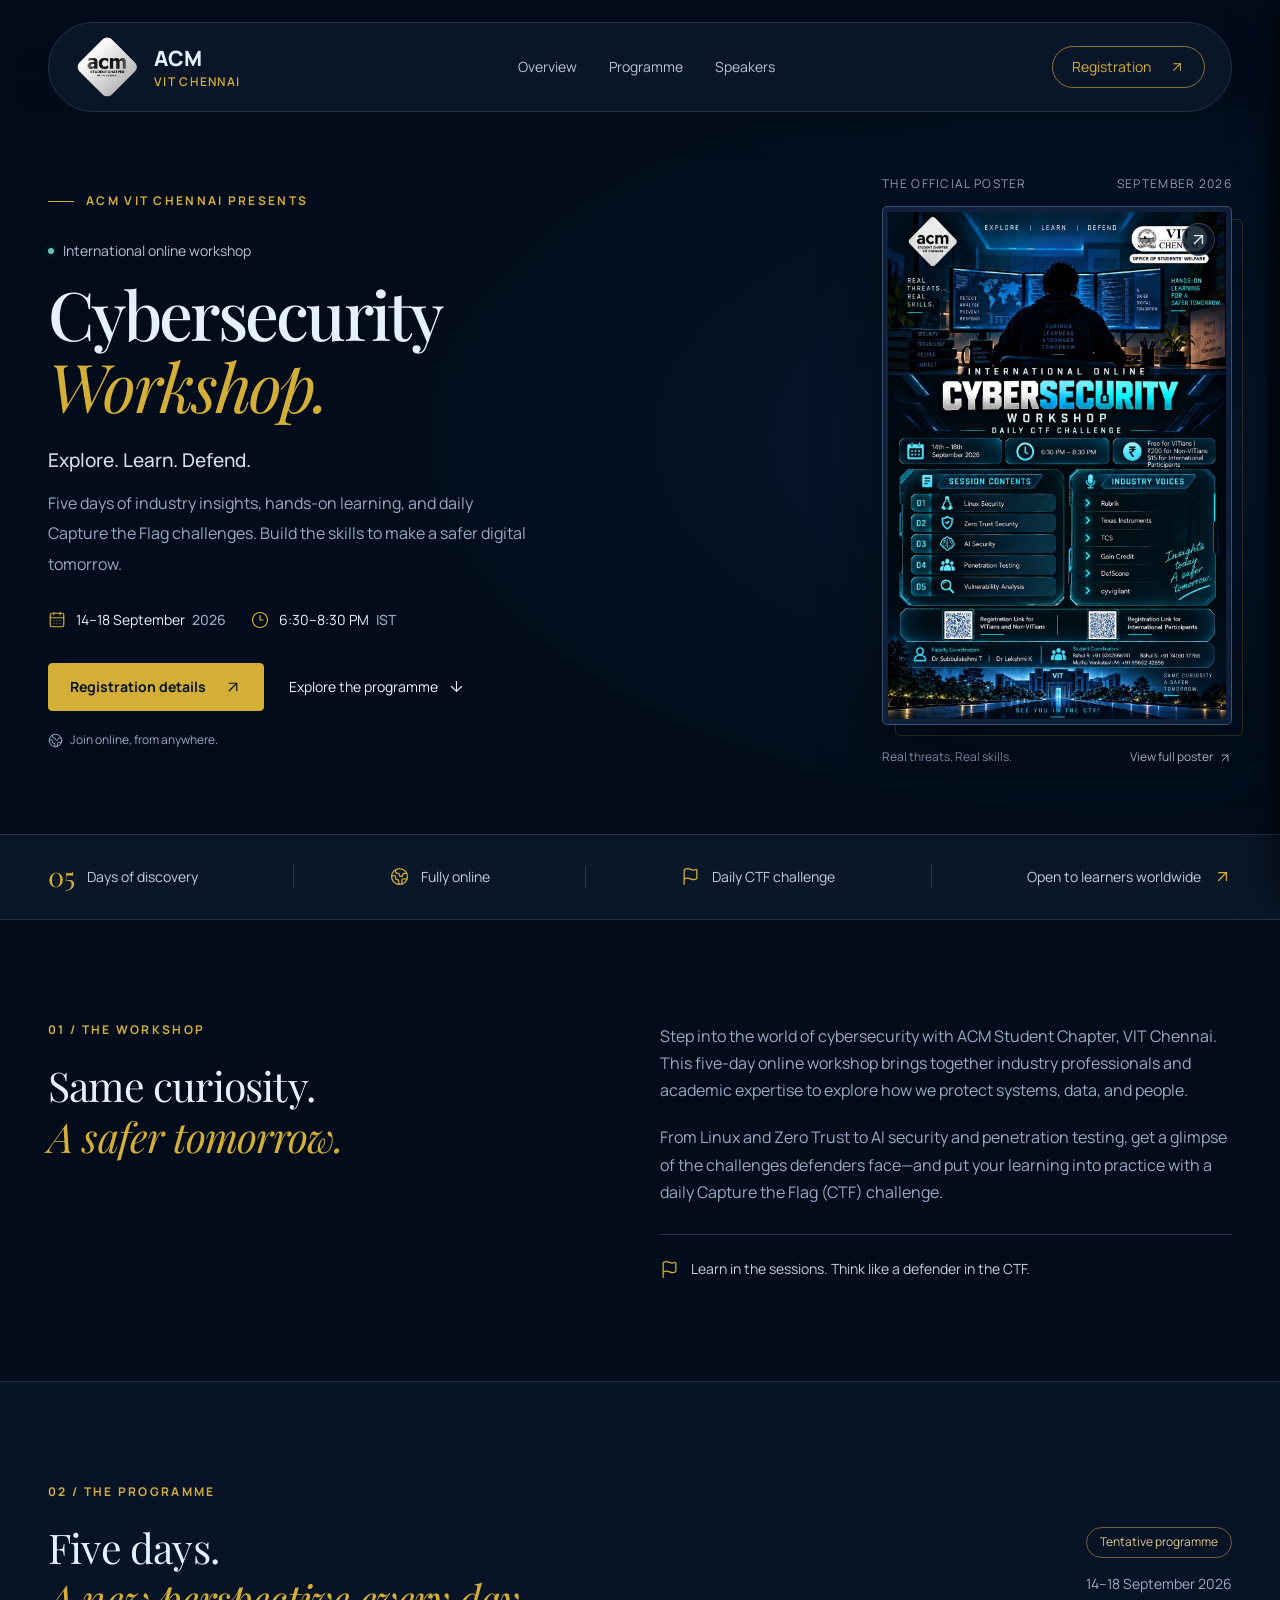
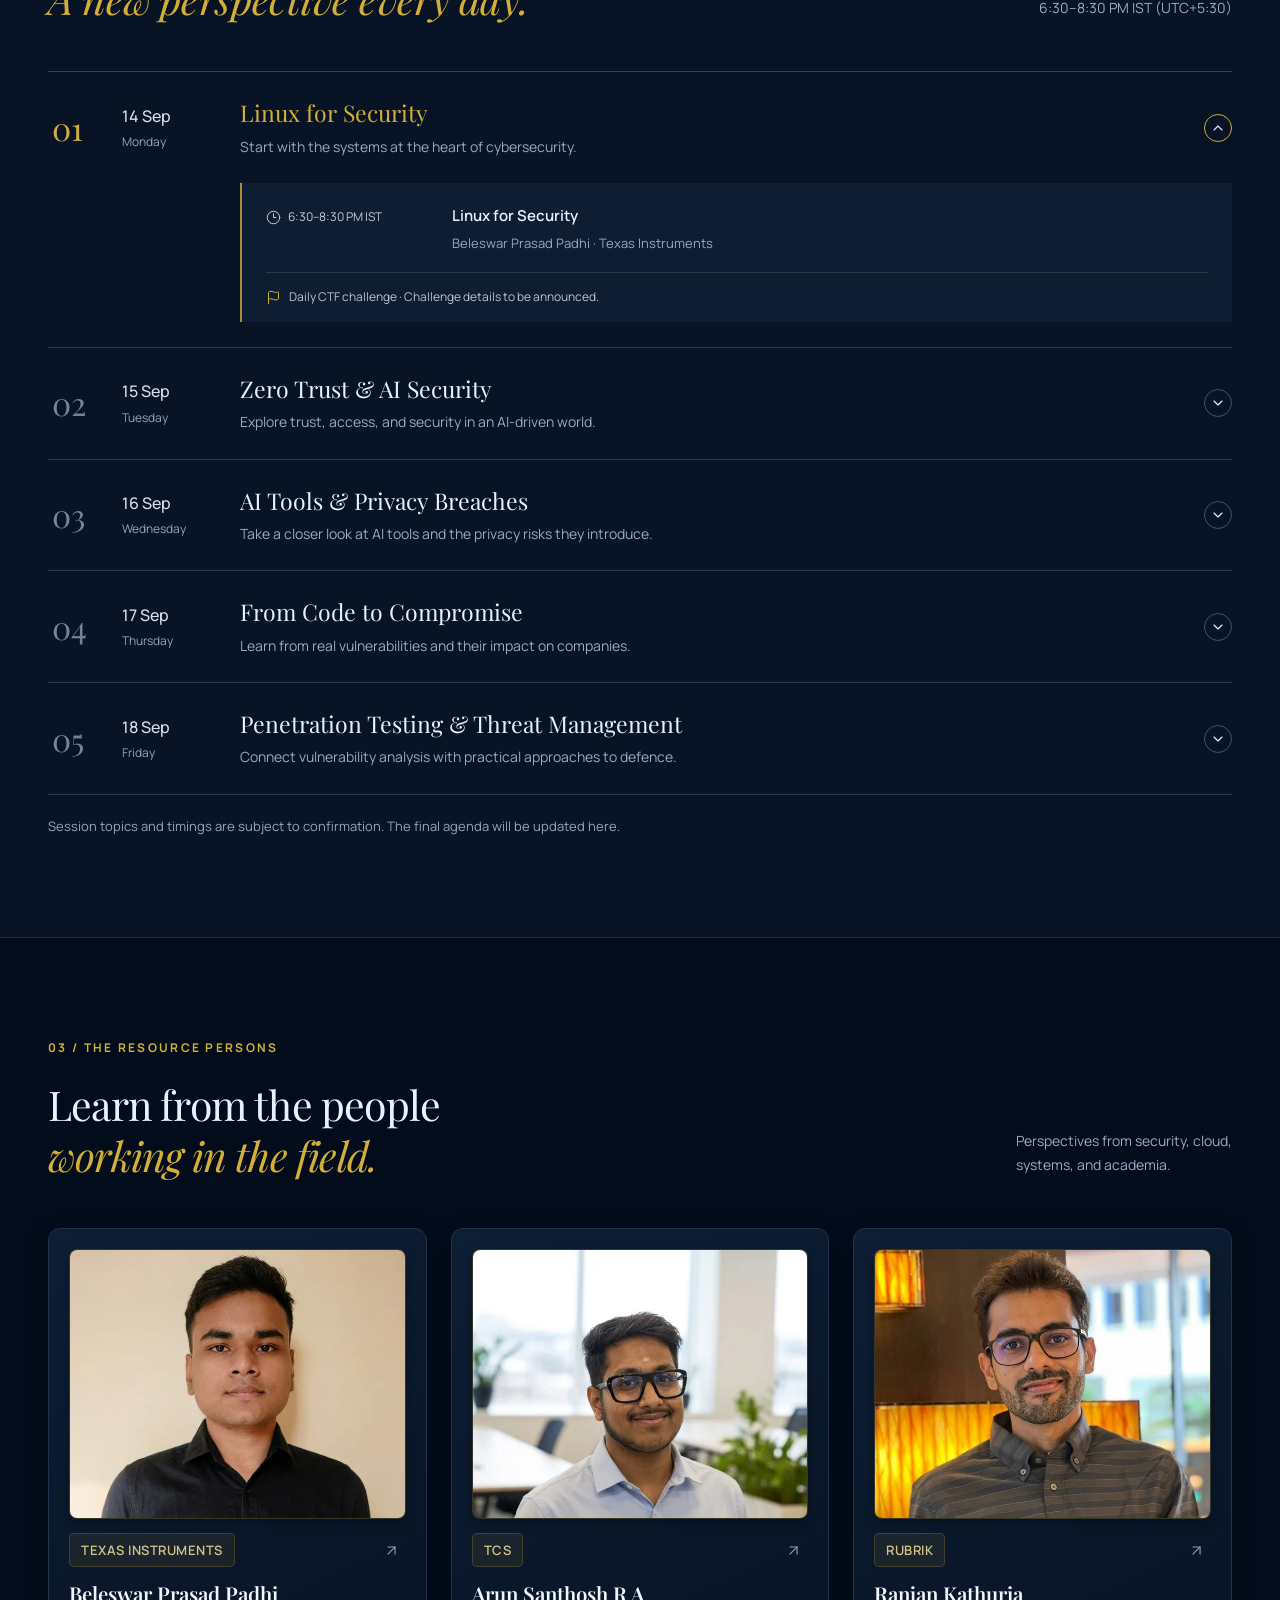
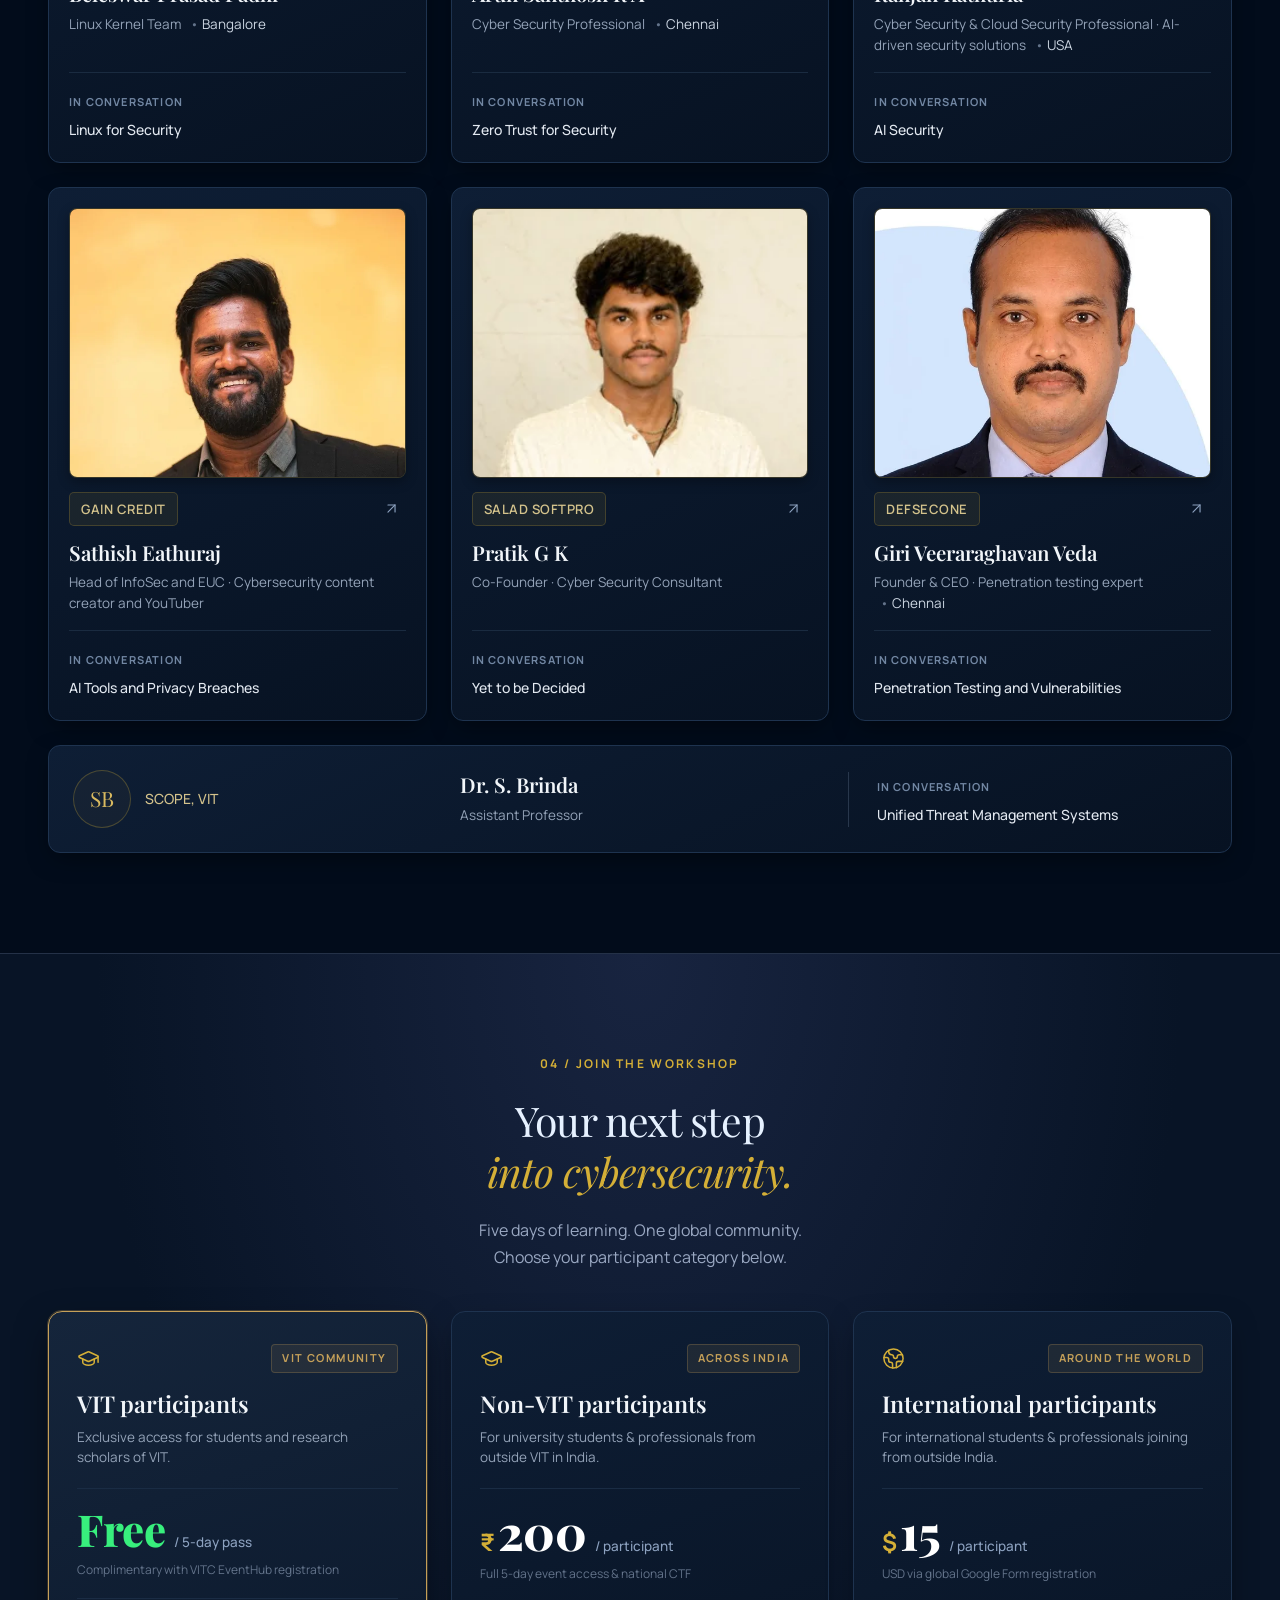
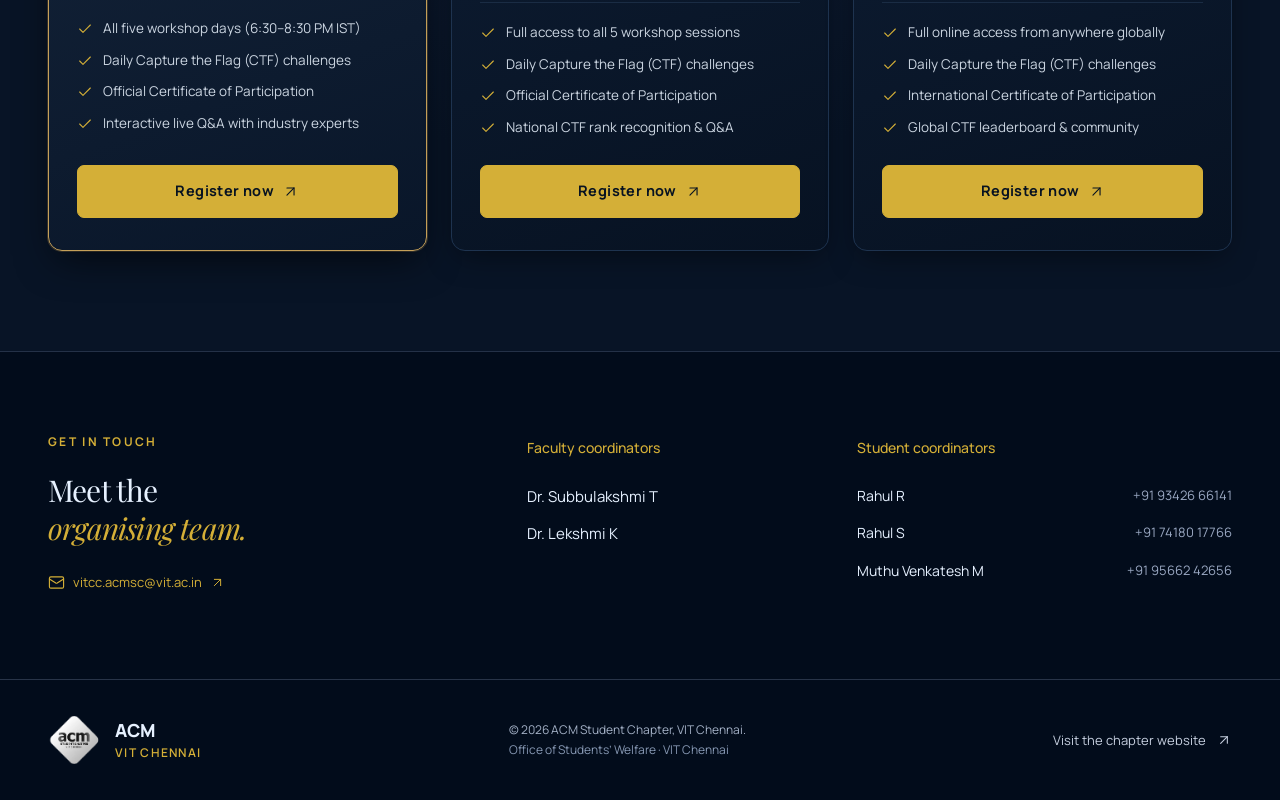
==== commit f7997901: "Merge pull request #60 from Hareekshith/old Directory listing and other vulnerabilities mitigated" ====
--- a/cybersecurity-workshop/index.html
+++ b/cybersecurity-workshop/index.html
@@ -713,7 +713,7 @@
           <span>THE OFFICIAL POSTER</span>
           <span>SEPTEMBER 2026</span>
         </div>
-        <a href="images/workshop-poster.jpg" target="_blank" rel="noreferrer" class="poster-link"
+        <a href="images/workshop-poster.jpg" target="_blank" rel="noreferrer noopener" class="poster-link"
           aria-label="View the full event poster in a new tab">
           <img class="poster" src="images/workshop-poster.jpg"
             alt="International Online Cybersecurity Workshop poster, ACM VIT Chennai, 14–18 September 2026. Topics include Linux, Zero Trust, AI security, penetration testing, and vulnerability analysis."
@@ -729,7 +729,7 @@
         </a>
         <figcaption>
           Real threats. Real skills.
-          <a href="images/workshop-poster.jpg" target="_blank" rel="noreferrer">
+          <a href="images/workshop-poster.jpg" target="_blank" rel="noreferrer noopener">
             View full poster
             <svg xmlns="http://www.w3.org/2000/svg" width="14" height="14" viewBox="0 0 24 24" fill="none"
               stroke="currentColor" stroke-width="2" stroke-linecap="round" stroke-linejoin="round"
@@ -1119,8 +1119,8 @@
             <img class="speaker-portrait" src="images/speakers/beleswar-prasad-padhi.webp" alt="Beleswar Prasad Padhi"
               width="640" height="640" loading="lazy" />
             <span class="speaker-organisation">Texas Instruments</span>
-            <a class="speaker-link" href="https://www.linkedin.com/in/3v3ryone/" target="_blank" rel="noreferrer"
-              aria-label="View Beleswar Prasad Padhi on LinkedIn (opens in a new tab)">
+            <a class="speaker-link" href="https://www.linkedin.com/in/3v3ryone/" target="_blank"
+              rel="noreferrer noopener" aria-label="View Beleswar Prasad Padhi on LinkedIn (opens in a new tab)">
               <svg xmlns="http://www.w3.org/2000/svg" width="17" height="17" viewBox="0 0 24 24" fill="none"
                 stroke="currentColor" stroke-width="2" stroke-linecap="round" stroke-linejoin="round"
                 class="lucide lucide-arrow-up-right">
@@ -1146,7 +1146,7 @@
               height="640" loading="lazy" />
             <span class="speaker-organisation">TCS</span>
             <a class="speaker-link" href="https://www.linkedin.com/in/arun-santhosh-r-a-/" target="_blank"
-              rel="noreferrer" aria-label="View Arun Santhosh R A on LinkedIn (opens in a new tab)">
+              rel="noreferrer noopener" aria-label="View Arun Santhosh R A on LinkedIn (opens in a new tab)">
               <svg xmlns="http://www.w3.org/2000/svg" width="17" height="17" viewBox="0 0 24 24" fill="none"
                 stroke="currentColor" stroke-width="2" stroke-linecap="round" stroke-linejoin="round"
                 class="lucide lucide-arrow-up-right">
@@ -1171,8 +1171,8 @@
             <img class="speaker-portrait" src="images/speakers/ranjan-kathuria.webp" alt="Ranjan Kathuria" width="640"
               height="640" loading="lazy" />
             <span class="speaker-organisation">Rubrik</span>
-            <a class="speaker-link" href="https://www.linkedin.com/in/kathuriaranjan/" target="_blank" rel="noreferrer"
-              aria-label="View Ranjan Kathuria on LinkedIn (opens in a new tab)">
+            <a class="speaker-link" href="https://www.linkedin.com/in/kathuriaranjan/" target="_blank"
+              rel="noreferrer noopener" aria-label="View Ranjan Kathuria on LinkedIn (opens in a new tab)">
               <svg xmlns="http://www.w3.org/2000/svg" width="17" height="17" viewBox="0 0 24 24" fill="none"
                 stroke="currentColor" stroke-width="2" stroke-linecap="round" stroke-linejoin="round"
                 class="lucide lucide-arrow-up-right">
@@ -1198,7 +1198,7 @@
             <img class="speaker-portrait" src="images/speakers/sathish-eathuraj.webp" alt="Sathish Eathuraj" width="640"
               height="640" loading="lazy" />
             <span class="speaker-organisation">Gain Credit</span>
-            <a class="speaker-link" href="https://www.linkedin.com/in/satzzz/" target="_blank" rel="noreferrer"
+            <a class="speaker-link" href="https://www.linkedin.com/in/satzzz/" target="_blank" rel="noreferrer noopener"
               aria-label="View Sathish Eathuraj on LinkedIn (opens in a new tab)">
               <svg xmlns="http://www.w3.org/2000/svg" width="17" height="17" viewBox="0 0 24 24" fill="none"
                 stroke="currentColor" stroke-width="2" stroke-linecap="round" stroke-linejoin="round"
@@ -1218,14 +1218,14 @@
           </div>
         </article>
 
-        <!-- 5. Abhishek Kumar -->
+        <!-- 5. Pratik G K -->
         <article class="speaker-card">
           <div class="speaker-top">
-            <img class="speaker-portrait" src="images/speakers/abhishek-kumar.webp" alt="Abhishek Kumar" width="640"
-              height="640" loading="lazy" />
-            <span class="speaker-organisation">cyvigilant</span>
-            <a class="speaker-link" href="https://www.linkedin.com/in/abhishek-kumar-284849215/" target="_blank"
-              rel="noreferrer" aria-label="View Abhishek Kumar on LinkedIn (opens in a new tab)">
+            <img class="speaker-portrait" src="images/speakers/pratik.webp" alt="Pratik G K" width="640" height="640"
+              loading="lazy" />
+            <span class="speaker-organisation">Salad SoftPro</span>
+            <a class="speaker-link" href="https://www.linkedin.com/in/pratik-g-k/" target="_blank"
+              rel="noreferrer noopener" aria-label="View Pratik G K on LinkedIn (opens in a new tab)">
               <svg xmlns="http://www.w3.org/2000/svg" width="17" height="17" viewBox="0 0 24 24" fill="none"
                 stroke="currentColor" stroke-width="2" stroke-linecap="round" stroke-linejoin="round"
                 class="lucide lucide-arrow-up-right">
@@ -1235,12 +1235,12 @@
             </a>
           </div>
           <div class="speaker-bio">
-            <h3>Abhishek Kumar</h3>
-            <p>Founder · CTF mentor</p>
+            <h3>Pratik G K</h3>
+            <p>Co-Founder · Cyber Security Consultant</p>
           </div>
           <div class="speaker-topic">
             <span>IN CONVERSATION</span>
-            <p>From Code to Compromise</p>
+            <p>Yet to be Decided</p>
           </div>
         </article>
 
@@ -1250,7 +1250,7 @@
             <img class="speaker-portrait" src="images/speakers/giri-veeraraghavan.webp" alt="Giri Veeraraghavan Veda"
               width="640" height="640" loading="lazy" />
             <span class="speaker-organisation">DefSecone</span>
-            <a class="speaker-link" href="https://www.linkedin.com/in/girivv/" target="_blank" rel="noreferrer"
+            <a class="speaker-link" href="https://www.linkedin.com/in/girivv/" target="_blank" rel="noreferrer noopener"
               aria-label="View Giri Veeraraghavan Veda on LinkedIn (opens in a new tab)">
               <svg xmlns="http://www.w3.org/2000/svg" width="17" height="17" viewBox="0 0 24 24" fill="none"
                 stroke="currentColor" stroke-width="2" stroke-linecap="round" stroke-linejoin="round"
@@ -1364,7 +1364,7 @@
             </ul>
 
             <a href="https://eventhubcc.vit.ac.in/EventHub/#:~:text=International%20Cyber%20Security%20workshop"
-              target="_blank" rel="noreferrer" class="button button-gold registration-button">
+              target="_blank" rel="noreferrer noopener" class="button button-gold registration-button">
               Register now
               <svg xmlns="http://www.w3.org/2000/svg" width="17" height="17" viewBox="0 0 24 24" fill="none"
                 stroke="currentColor" stroke-width="2" stroke-linecap="round" stroke-linejoin="round"
@@ -1436,7 +1436,7 @@
             </ul>
 
             <a href="https://eventhubcc.vit.ac.in/EventHub/#:~:text=International%20Cyber%20Security%20workshop"
-              target="_blank" rel="noreferrer" class="button button-gold registration-button">
+              target="_blank" rel="noreferrer noopener" class="button button-gold registration-button">
               Register now
               <svg xmlns="http://www.w3.org/2000/svg" width="17" height="17" viewBox="0 0 24 24" fill="none"
                 stroke="currentColor" stroke-width="2" stroke-linecap="round" stroke-linejoin="round"
@@ -1509,7 +1509,7 @@
             </ul>
 
             <a href="https://docs.google.com/forms/d/e/1FAIpQLSfN8755ADzcqv5Q9g_KzAChJqnT4mM28CUGQ47uvHP7UQpHhw/viewform?pli=1"
-              target="_blank" rel="noreferrer" class="button button-gold registration-button">
+              target="_blank" rel="noreferrer noopener" class="button button-gold registration-button">
               Register now
               <svg xmlns="http://www.w3.org/2000/svg" width="17" height="17" viewBox="0 0 24 24" fill="none"
                 stroke="currentColor" stroke-width="2" stroke-linecap="round" stroke-linejoin="round"
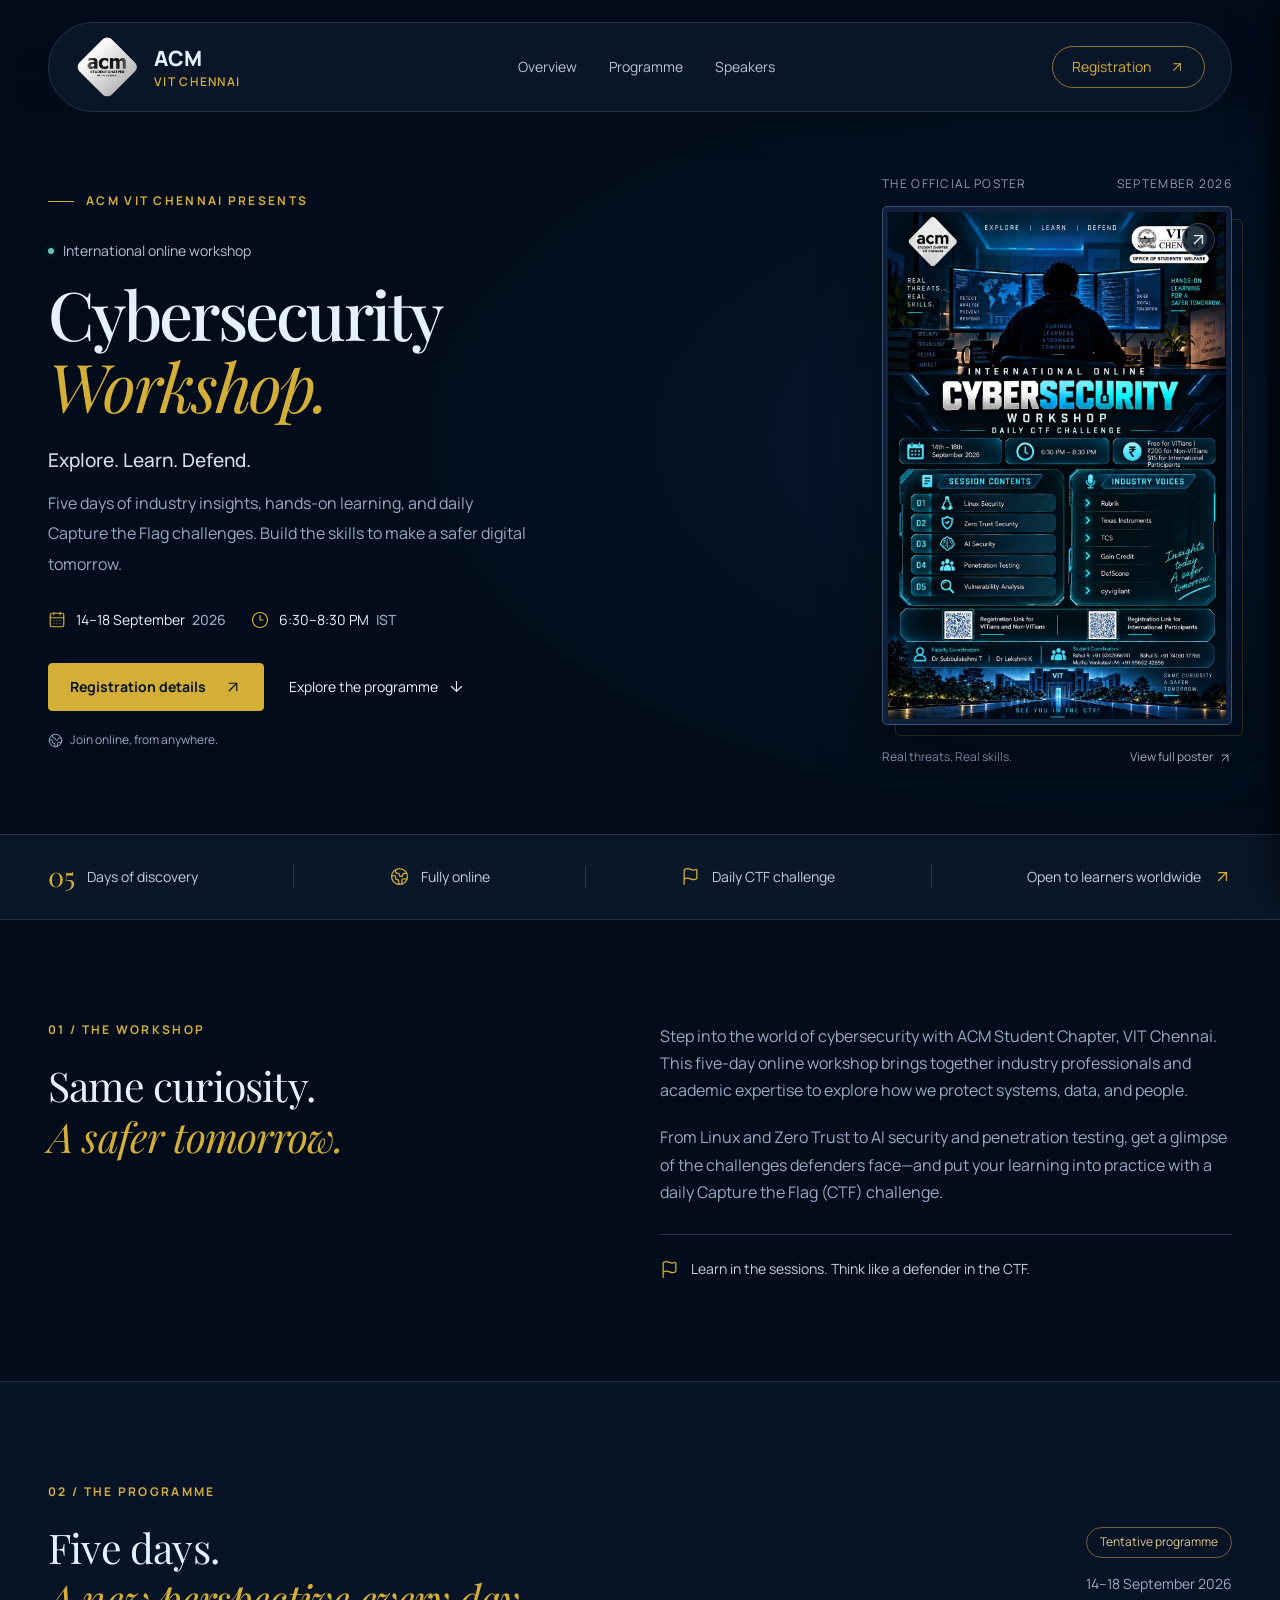
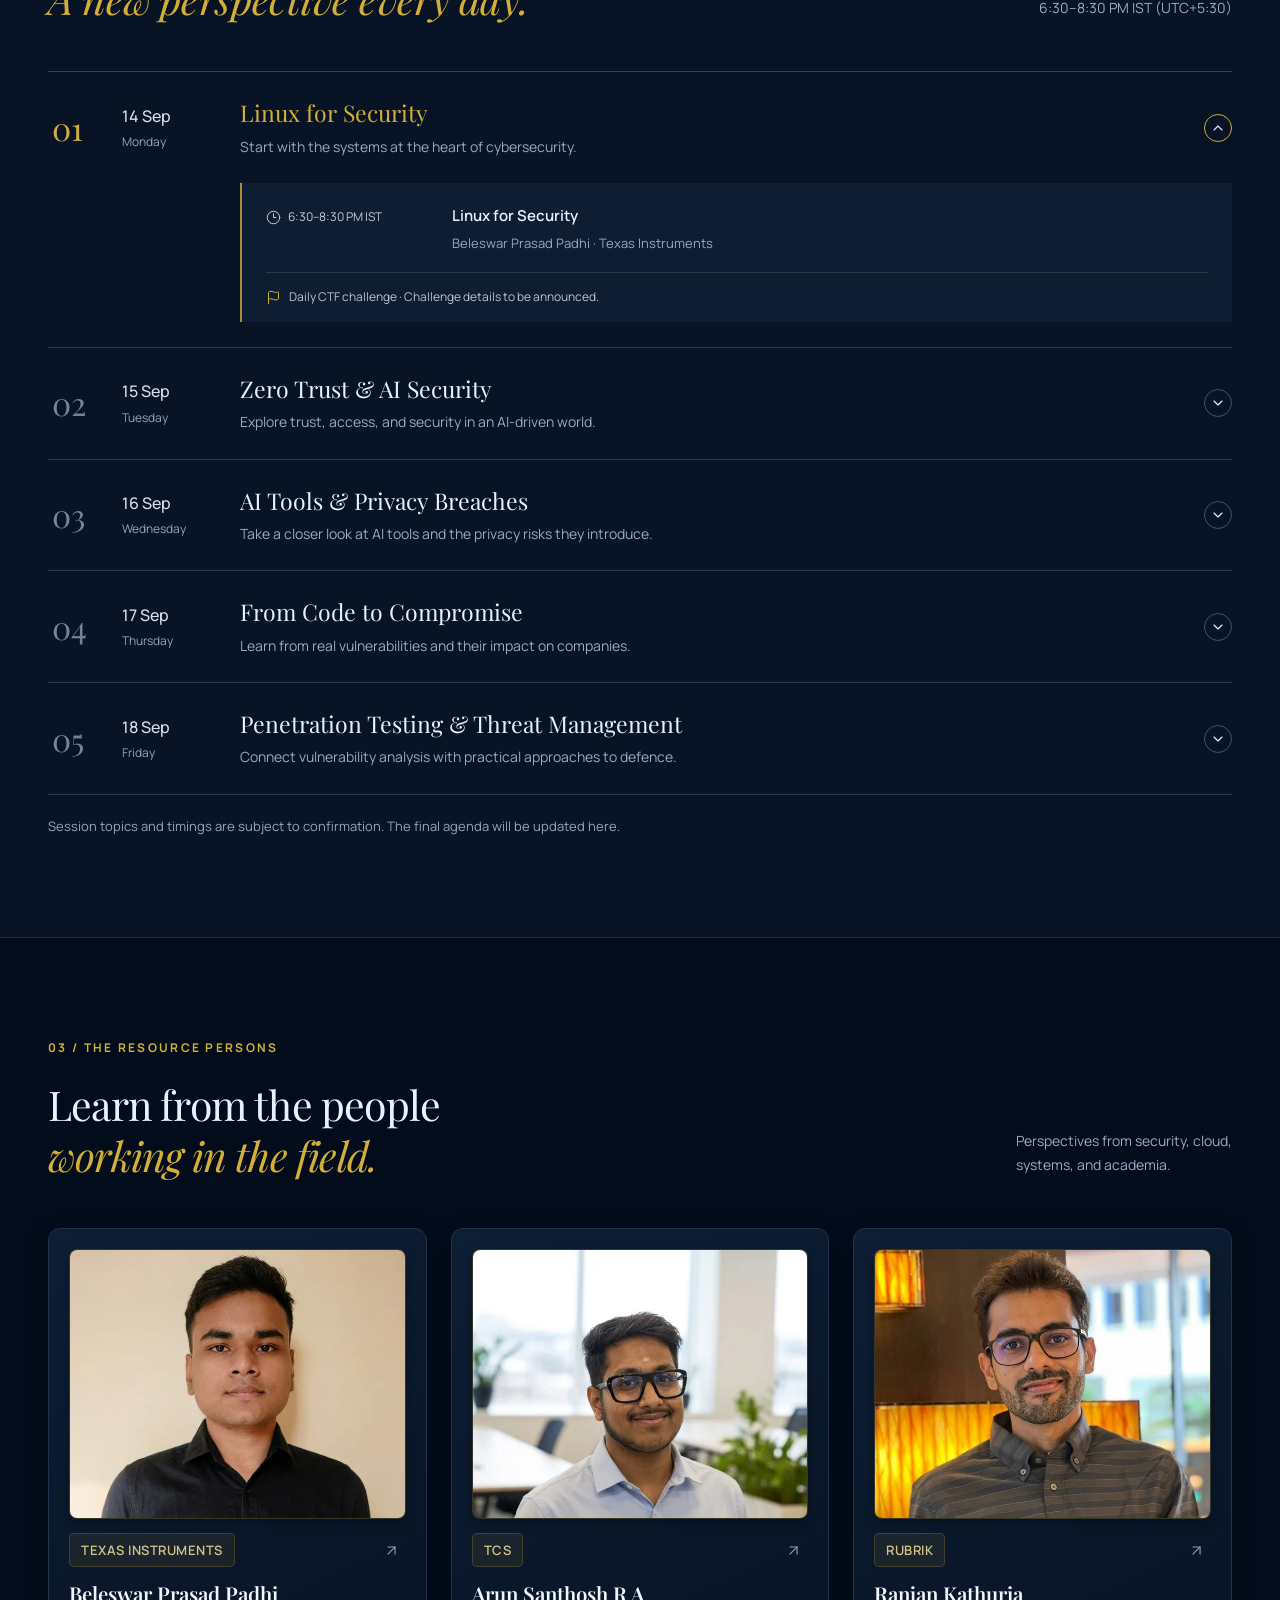
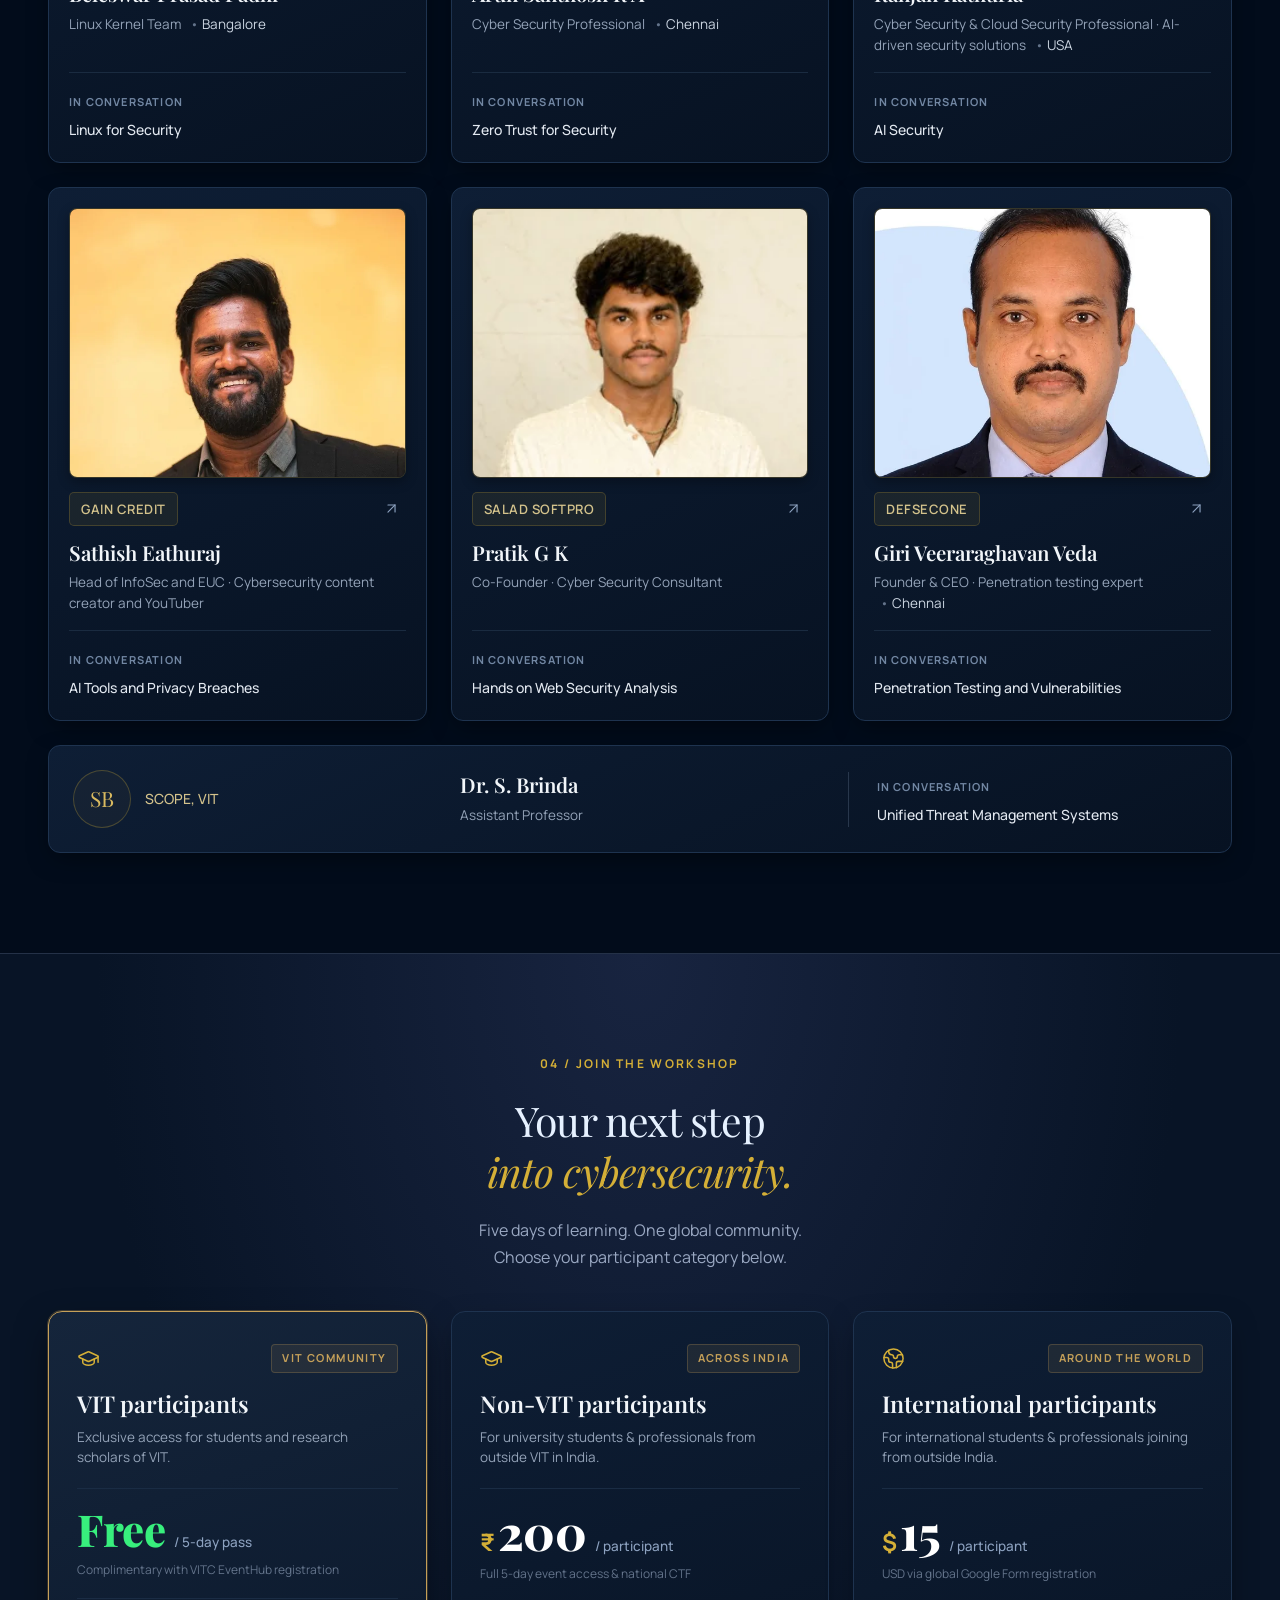
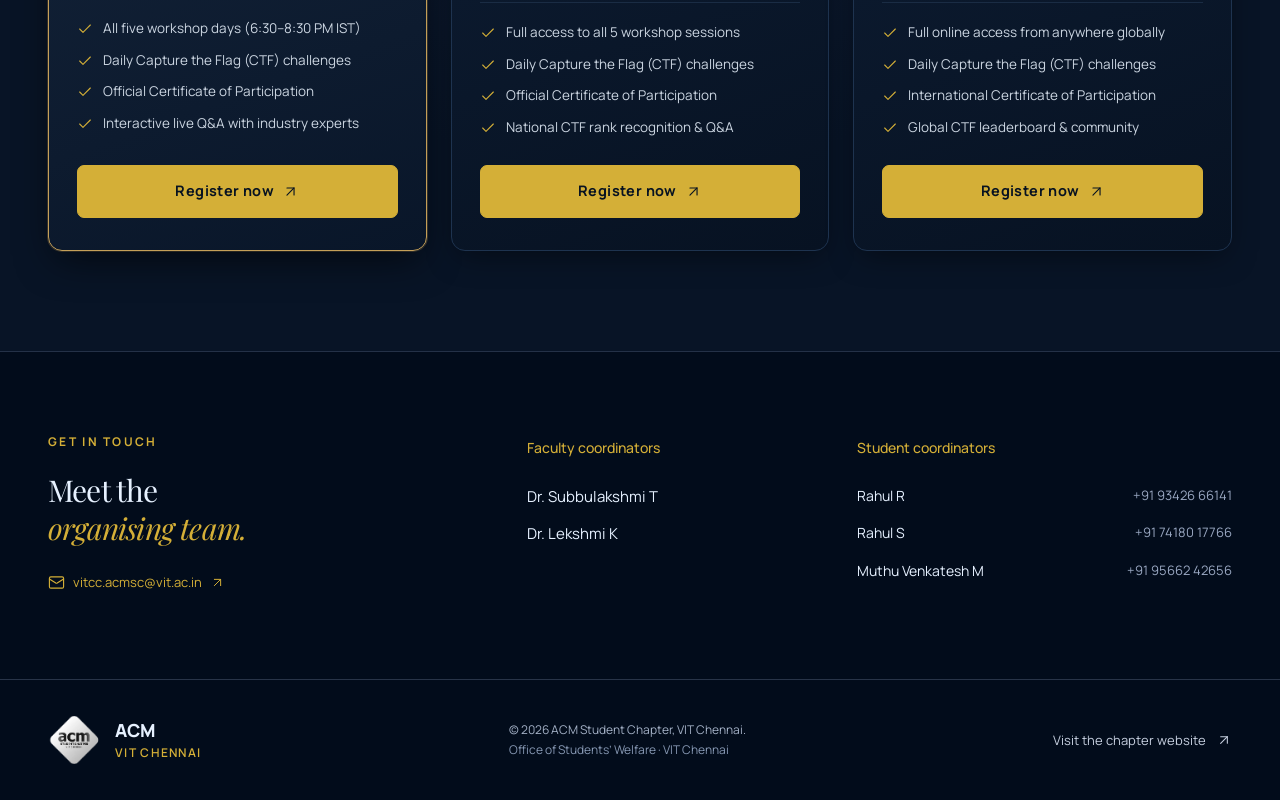
==== commit 010e06d5: "Merge pull request #61 from Hareekshith/old Updated topic for Pratik" ====
--- a/cybersecurity-workshop/index.html
+++ b/cybersecurity-workshop/index.html
@@ -1240,7 +1240,7 @@
           </div>
           <div class="speaker-topic">
             <span>IN CONVERSATION</span>
-            <p>Yet to be Decided</p>
+            <p>Hands on Web Security Analysis</p>
           </div>
         </article>
 
@@ -1668,4 +1668,4 @@
   </script>
 </body>
 
-</html>+</html>
